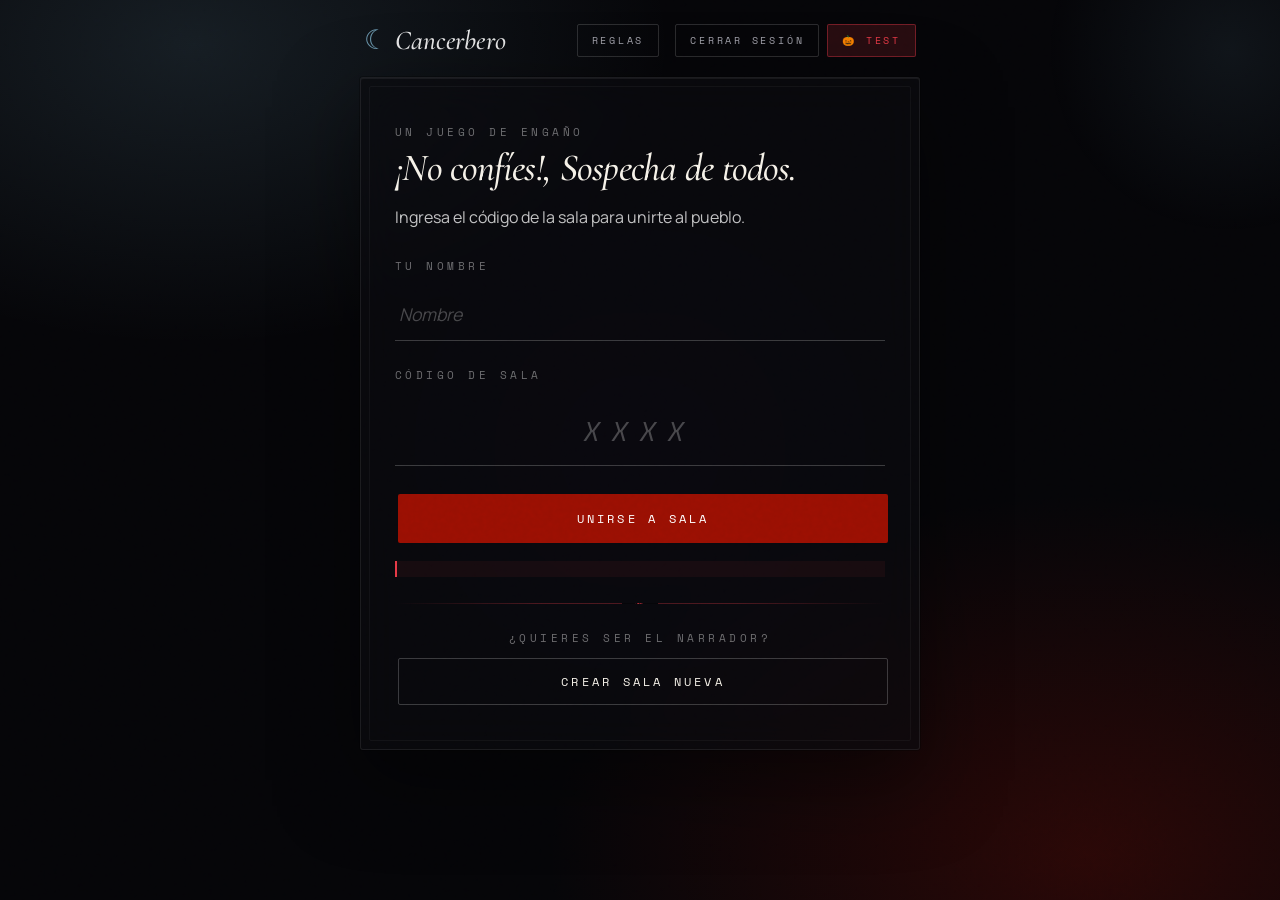
==== frontend/index.html @ 73fcdf0d "prueba de scream1" ====
<!DOCTYPE html>
<html lang="es">
<head>
<meta charset="UTF-8">
<meta name="viewport" content="width=device-width, initial-scale=1">
<title>Cancerbero · Nahuales vs Rancheros</title>
<link href="https://fonts.googleapis.com/css2?family=Cormorant+Garamond:ital,wght@0,400;0,500;0,600;0,700;1,400;1,600&family=Manrope:wght@300;400;500;600;700;800&family=Space+Mono:wght@400;700&display=swap" rel="stylesheet">
<link rel="stylesheet" href="css/style.css">
</head>
<body>

<div class="top-bar">
  <h1>Cancerbero</h1>
  <div style="display: flex; gap: 8px;">
    <button class="logout-btn" onclick="document.getElementById('modal-reglas').style.display='flex'">Reglas</button>
    <button class="logout-btn" onclick="salirDePartida()">Cerrar sesión</button>
    <button class="logout-btn" onclick="activarScreamer()" style="background:rgba(230,57,70,0.15); color:var(--blood-light); border:1px solid rgba(230,57,70,0.4);">
  🎃 Test
</button>
  </div>
</div>

<!-- PANTALLA 1: LOGIN -->
<div id="pantalla-login" class="pantalla">
  <p class="overline">Un juego de engaño</p>
  <h2 style="font-style: italic; margin-top: 4px;">¡No confíes!, Sospecha de todos.</h2>
  <p style="margin-bottom: 28px;">Ingresa el código de la sala para unirte al pueblo.</p>

  <label class="overline">Tu nombre</label>
  <input type="text" id="input-nombre" placeholder="Nombre">

  <label class="overline" style="margin-top:18px; display:block;">Código de sala</label>
  <input type="text" id="input-codigo" placeholder="XXXX" maxlength="4">

  <button onclick="unirseSala()" style="width:100%; margin-top: 20px; padding: 16px;">Unirse a sala</button>
  <p id="mensaje-error"></p>

  <hr>
  <p class="overline" style="text-align:center;">¿Quieres ser el narrador?</p>
  <button onclick="crearSala()" style="width:100%; background: transparent; color: var(--text-primary); border: 1px solid rgba(255,255,255,0.2);"
    onmouseover="this.style.background='rgba(255,255,255,0.08)'" onmouseout="this.style.background='transparent'">
    Crear sala nueva
  </button>
</div>

<!-- PANTALLA 2: LOBBY -->
<div id="pantalla-lobby" class="pantalla" style="display: none;">
  <p class="overline" id="titulo-sala">Sala activa · <span id="display-codigo"></span></p>
  <p style="margin-top: 8px;"><span id="etiqueta-rol">Tu rol · </span><strong id="display-rol">Esperando inicio…</strong></p>

  <h3 id="titulo-jugadores" style="margin-top: 22px;">Reunidos en el pueblo</h3>
  <ul id="lista-jugadores"></ul>

  <button id="btn-iniciar" onclick="iniciarPartida()" style="display:none; background-color: white; color: black; width: 100%; margin-top: 16px; padding: 18px;">
    Comenzar partida
  </button>

  <div id="seleccion-roles" style="display:none; margin-top:18px;">
    <p class="overline">Roles especiales a incluir</p>
    <label><input type="checkbox" class="rol-especial" value="Vidente" checked> Vidente</label><br>
    <label><input type="checkbox" class="rol-especial" value="Bruja" checked> Bruja</label><br>
    <label><input type="checkbox" class="rol-especial" value="Cupido" checked> Cupido</label><br>
    <label><input type="checkbox" class="rol-especial" value="Cazador" checked> Cazador</label><br>
    <label><input type="checkbox" class="rol-especial" value="Niña" checked> Niña</label>
  </div>
</div>

<!-- MODAL DE REGLAS -->
<div id="modal-reglas" class="modal-overlay" style="display: none;">
  <div class="pantalla modal-content">
    <button class="cerrar-modal" onclick="document.getElementById('modal-reglas').style.display='none'">✕</button>
    
    <p class="overline">Guía Rápida</p>
    <h2 style="margin-top: 0; margin-bottom: 4px;">¿Cómo Jugar?</h2>
    
    <div class="contenido-scroll">
        <h3 style="color: var(--daylight); margin-top: 20px;">El Objetivo del Juego</h3>
        <p>El pueblo está dividido en dos bandos. Nadie sabe quién es quién.</p>
        <ul>
            <li><strong>El Pueblo:</strong> Ganan si logran descubrir y eliminar a todos los Lobos.</li>
            <li><strong>Los Lobos:</strong> Ganan si logran eliminar a suficientes aldeanos hasta que su número sea igual o mayor al de los vivos.</li>
        </ul>

        <h3 style="color: var(--moonlight); margin-top: 32px;">La Dinámica</h3>
        <p>El juego se divide en dos fases que se repiten hasta que un bando gane:</p>
        <ul>
            <li><strong>La Noche:</strong> El Narrador despertará uno por uno a los roles especiales y a los Lobos para que usen sus poderes en secreto a través de la pantalla.</li>
            <li><strong>El Día:</strong> El Narrador anuncia quién murió. El pueblo debate y vota para linchar a un sospechoso (también pueden votar por abstenerse). El más votado es eliminado.</li>
        </ul>

        <h3 style="color: var(--blood-light); margin-top: 32px;">Los Roles</h3>
        
        <p class="overline" style="color: var(--blood-light); font-size: 0.8rem; margin-top: 16px;">El Bando Oscuro</p>
        <ul>
            <li><strong>Hombre Lobo:</strong> Cada noche, despierta junto a los otros lobos. Deben ponerse de acuerdo y votar por la misma víctima para eliminarla.</li>
        </ul>
        
        <p class="overline" style="color: var(--emerald); font-size: 0.8rem; margin-top: 24px;">El Bando del Pueblo</p>
        <ul>
            <li><strong>Aldeano:</strong> No tiene poderes nocturnos. Su arma es la deducción, el debate y su voto durante el día.</li>
            <li><strong>Vidente:</strong> Cada noche investiga a un jugador. La Bola de cristal le revelará en secreto cuál es el verdadero rol de esa persona.</li>
            <li><strong>Bruja:</strong> Tiene dos pociones de un solo uso en toda la partida:<br>
            <em style="color: var(--emerald);">Poción de Vida:</em> Salva al jugador que los lobos acaban de atacar.<br>
            <em style="color: var(--blood-light);">Poción de Muerte:</em> Elimina a cualquier jugador.</li>
            <li><strong>Cazador:</strong> Juega como un aldeano normal, pero si muere, tiene derecho a un último disparo para llevarse a cualquier jugador con él a la tumba.</li>
            <li><strong>Cupido:</strong> Despierta solo la primera noche. Elige a dos jugadores para enamorarlos. Desde ese momento, sus destinos están unidos: si uno muere, el otro morirá instantáneamente de tristeza.</li>
            <li><strong>Niña:</strong> Durante la noche puede arriesgarse a "espiar" para descubrir a un Lobo al azar. Pero cuidado: si lo hace, hay un alto riesgo de que los lobos la descubran y la devoren en ese mismo instante.</li>
        </ul>
    </div>
  </div>
</div>

<!-- MODAL DINÁMICO PARA EL JUEGO (Vidente, Niña, etc.) -->
<div id="modal-juego" class="modal-overlay" style="display: none; z-index: 2000;">
  <div class="pantalla modal-content" style="max-width: 420px; text-align: center; padding: 30px 24px; min-height: auto;">
    <h3 id="modal-juego-titulo" style="margin-top: 0; font-size: 1.8rem;">Mensaje</h3>
    <p id="modal-juego-mensaje" style="font-size: 1.15rem; margin: 18px 0; color: rgba(255,255,255,0.85);"></p>
    
    <div id="modal-juego-botones" style="display: flex; gap: 12px; justify-content: center; margin-top: 24px;">
      <!-- Los botones se inyectan desde JavaScript -->
    </div>
  </div>
</div>

<script>
        //const API_URL = "http://127.0.0.1:8000";
        let API_URL = "http://127.0.0.1:8000"; //multiples jugadores prueba 
        //const API_URL = "https://nahuales-vs-rancheros.onrender.com";   
        let miNombre = "";
        let miSala = "";
        let miToken = "";
        let intervaloActualizacion;
        let pollingPausado = false;

        //Pruebas en pantalla
        

        // Función para mostrar alertas y confirmaciones integradas al juego
        function mostrarModalJuego(titulo, mensaje, tipo, callbackConfirmacion = null) {
            document.getElementById('modal-juego-titulo').innerHTML = titulo;
            document.getElementById('modal-juego-mensaje').innerHTML = mensaje;
            
            const contenedorBotones = document.getElementById('modal-juego-botones');
            contenedorBotones.innerHTML = ''; // Limpiamos botones anteriores

            const modal = document.getElementById('modal-juego');

            if (tipo === 'confirmacion') {
                const btnCancelar = document.createElement('button');
                btnCancelar.innerText = 'Mejor no';
                btnCancelar.style.cssText = 'background: transparent !important; color: var(--text-secondary) !important; border: 1px solid rgba(255,255,255,0.2);';
                btnCancelar.onclick = () => { modal.style.display = 'none'; };

                const btnAceptar = document.createElement('button');
                btnAceptar.innerText = 'Me arriesgo';
                btnAceptar.onclick = () => { 
                    modal.style.display = 'none'; 
                    if (callbackConfirmacion) callbackConfirmacion(); 
                };

                contenedorBotones.appendChild(btnCancelar);
                contenedorBotones.appendChild(btnAceptar);
            } else {
                const btnEntendido = document.createElement('button');
                btnEntendido.innerText = 'Entendido';
                btnEntendido.style.cssText = 'background: rgba(142,202,230,0.15) !important; color: var(--moonlight) !important; border: 1px solid rgba(142,202,230,0.5);';
                btnEntendido.onclick = () => { modal.style.display = 'none'; };
                
                contenedorBotones.appendChild(btnEntendido);
            }

            modal.style.display = 'flex';
        }


        // Función maestra del Screamer
        function activarScreamer(claveUnica) {
            // La bandera ahora es por sala+jugador+muerte específica, no un flag global —
            // así cada jugador (o cada iframe en la consola de pruebas) tiene su propio candado
            // y no se pisan entre sí, pero sigue sin repetirse si el mismo jugador recarga la página.
            const clave = `screamer_visto_${claveUnica}`;
            if (sessionStorage.getItem(clave) === "true") return;

            const audio = document.getElementById("audio-screamer");
            const contenedor = document.getElementById("contenedor-screamer");

            // Reproducimos el sonido al máximo volumen
            audio.volume = 1.0;
            audio.play().catch(e => console.log("El navegador bloqueó el autoplay del audio."));

            // Mostramos la imagen aterradora
            contenedor.style.display = "flex";

            // Marcamos que ya se asustó para que no vuelva a pasar
            sessionStorage.setItem(clave, "true");

            // Ocultamos la imagen después de 2.5 segundos (el tiempo perfecto para un susto)
            setTimeout(() => {
                contenedor.style.display = "none";
            }, 2500);
        }


       // Función 1: Crear Sala
        async function crearSala() {
    miNombre = document.getElementById("input-nombre").value;
    if (!miNombre) return alert("Pon un nombre");

    const respuesta = await fetch(`${API_URL}/crear-sala`, {
        method: "POST",
        headers: {"Content-Type": "application/json"},
        body: JSON.stringify({ nombre_narrador: miNombre })
    });
    
    if (respuesta.ok) {
        const datos = await respuesta.json();
        miSala = datos.codigo;
        miToken = datos.token;
        
        localStorage.setItem("lobo_nombre", miNombre);
        localStorage.setItem("lobo_sala", miSala);
        localStorage.setItem("lobo_token", miToken);
        localStorage.setItem("es_narrador", "true");

        entrarAlLobby(true);
    }
}

        // Función 2: Unirse a Sala
        async function unirseSala() {
    miNombre = document.getElementById("input-nombre").value;
    miSala = document.getElementById("input-codigo").value.trim().toUpperCase();
    if (!miNombre || !miSala) return alert("Faltan datos");

    const respuesta = await fetch(`${API_URL}/unirse-sala`, {
        method: "POST",
        headers: {"Content-Type": "application/json"},
        body: JSON.stringify({ 
            nombre_jugador: miNombre, 
            codigo_sala: miSala,
            token: localStorage.getItem("lobo_token") || null
        })
    });

    if (respuesta.ok) {
        const datos = await respuesta.json();
        miToken = datos.token;

        localStorage.setItem("lobo_nombre", miNombre);
        localStorage.setItem("lobo_sala", miSala);
        localStorage.setItem("lobo_token", miToken);
        localStorage.setItem("es_narrador", "false");

        entrarAlLobby(false);
    } else {
        const error = await respuesta.json();
        document.getElementById("mensaje-error").innerText = error.detail;
    }
}

        function entrarAlLobby(esNarrador) {
            document.getElementById("pantalla-login").style.display = "none";
            document.getElementById("pantalla-lobby").style.display = "block";
            document.getElementById("display-codigo").innerText = miSala;
            
            // Mantenemos tu lógica original:
            if (esNarrador) {
        document.getElementById("btn-iniciar").style.display = "block";
        document.getElementById("seleccion-roles").style.display = "block";
        document.getElementById("display-rol").innerText = "NARRADOR";
    } else {
        document.getElementById("btn-iniciar").style.display = "none";
        document.getElementById("seleccion-roles").style.display = "none";
    }

            actualizarSala();

            if (intervaloActualizacion) clearInterval(intervaloActualizacion);
            
            intervaloActualizacion = setInterval(actualizarSala, 2000);
        }
            let enamoradosElegidos = [];

        function seleccionarEnamorado(nombre) {
            if (enamoradosElegidos.length >= 2) return;
            if (enamoradosElegidos.includes(nombre)) return;
            enamoradosElegidos.push(nombre);
            document.getElementById("seleccion-cupido").innerText = "Elegidos: " + enamoradosElegidos.join(" y ");
            if (enamoradosElegidos.length === 2) {
                document.getElementById("btn-confirmar-cupido").style.display = "block";
            }
        }

        async function usarCazador(nombreObjetivo) {
    await fetch(`${API_URL}/accion/cazador`, {
        method: "POST",
        headers: {"Content-Type": "application/json"},
        body: JSON.stringify({ codigo_sala: miSala, nombre_cazador: miNombre, nombre_objetivo: nombreObjetivo, token: miToken })
    });
}

async function enviarCupido() {
    await fetch(`${API_URL}/accion/cupido`, {
        method: "POST",
        headers: {"Content-Type": "application/json"},
        body: JSON.stringify({ codigo_sala: miSala, nombre_cupido: miNombre, enamorado_1: enamoradosElegidos[0], enamorado_2: enamoradosElegidos[1], token: miToken })
    });
    enamoradosElegidos = []; 
    pollingPausado = false; 
}

async function votarLobo(nombreVictima) {
    await fetch(`${API_URL}/accion/lobos`, {
        method: "POST",
        headers: {"Content-Type": "application/json"},
        body: JSON.stringify({ codigo_sala: miSala, nombre_lobo: miNombre, nombre_objetivo: nombreVictima, token: miToken })
    });
}

async function votarDia(nombreAcusado) {
    await fetch(`${API_URL}/accion/votar-dia`, {
        method: "POST",
        headers: {"Content-Type": "application/json"},
        body: JSON.stringify({ codigo_sala: miSala, nombre_votante: miNombre, nombre_acusado: nombreAcusado, token: miToken })
    });
}

async function usarVidente(nombreObjetivo) {
            const respuesta = await fetch(`${API_URL}/accion/vidente`, {
                method: "POST",
                headers: {"Content-Type": "application/json"},
                body: JSON.stringify({ codigo_sala: miSala, nombre_vidente: miNombre, nombre_objetivo: nombreObjetivo, token: miToken })
            });
            if (respuesta.ok) {
                const resultado = await respuesta.json();
                // Usamos el nuevo modal con colores para resaltar los roles
                mostrarModalJuego(
                    "Visión Revelada", 
                    `Tu bola de cristal muestra que <strong style="color:var(--emerald);">${nombreObjetivo}</strong> es <strong style="color:var(--daylight);">${resultado.rol_descubierto}</strong>`, 
                    "alerta"
                );
            } else {
                const error = await respuesta.json();
                alert("Error: " + error.detail); // Este se queda normal porque es error de sistema
            }
        }

function espiarNina() {
            mostrarModalJuego(
                "La Oscuridad",
                "Ruleta rusa: Tienes una alta probabilidad de que los lobos te descubran y mueras en el acto. <br><br>¿Te arriesgas a espiar?",
                "confirmacion",
                ejecutarEspionajeNina
            );
        }

        async function ejecutarEspionajeNina() {
            const respuesta = await fetch(`${API_URL}/accion/nina`, {
                method: "POST",
                headers: {"Content-Type": "application/json"},
                body: JSON.stringify({
                    codigo_sala: miSala,
                    nombre_nina: miNombre,
                    token: miToken
                })
            });

            if (respuesta.ok) {
                const datos = await respuesta.json();
                if (datos.hizo_ruido) {
                    mostrarModalJuego("¡Te descubrieron!...", datos.mensaje, "alerta");
                } else {
                    // Aquí personalizamos el texto usando el dato de la base de datos
                    mostrarModalJuego(
                        "Espionaje Exitoso", 
                        `Lograste acercarte en silencio... <br><br>Has descubierto que <strong style="color:var(--blood-light); font-size:1.3rem;">${datos.lobo_revelado}</strong> es un Hombre Lobo.`, 
                        "alerta"
                    );
                }
            } else {
                const error = await respuesta.json();
                alert("Error: " + error.detail);
            }
        }

async function anunciarDia() {
    await fetch(`${API_URL}/narrador/avanzar`, {
        method: "POST",
        headers: {"Content-Type": "application/json"},
        body: JSON.stringify({ codigo_sala: miSala, nombre_narrador: miNombre, token: miToken })
    });
}

async function anunciarNoche() {
    await fetch(`${API_URL}/narrador/avanzar`, {
        method: "POST",
        headers: {"Content-Type": "application/json"},
        body: JSON.stringify({ codigo_sala: miSala, nombre_narrador: miNombre, token: miToken })
    });
}

async function anunciarAmanecer() {
    await fetch(`${API_URL}/narrador/avanzar`, {
        method: "POST",
        headers: {"Content-Type": "application/json"},
        body: JSON.stringify({ codigo_sala: miSala, nombre_narrador: miNombre, token: miToken })
    });
}

async function usarBruja(salvar, objetivoMuerte) {
    await fetch(`${API_URL}/accion/bruja`, {
        method: "POST",
        headers: {"Content-Type": "application/json"},
        body: JSON.stringify({ codigo_sala: miSala, nombre_bruja: miNombre, usar_pocion_vida: salvar, objetivo_pocion_muerte: objetivoMuerte, token: miToken })
    });
}
        //let ultimoEstadoConocido = ""; 
        // Función 4: Obtener datos de la sala en tiempo real

        async function actualizarSala() {
            if (pollingPausado) return;
            const tiempo = new Date().getTime();
            const respuesta = await fetch(`${API_URL}/sala/${miSala}?t=${tiempo}`, { 
                cache: "no-store",
                headers: {
                    'Pragma': 'no-cache',
                    'Cache-Control': 'no-cache'
                }
            });

            if (respuesta.status === 404) {
                if (intervaloActualizacion) clearInterval(intervaloActualizacion);
                localStorage.clear(); // Borramos su huella del navegador
                alert("La partida ha sido reiniciada o finalizada. Volviendo al menú principal.");
                location.reload(); // Recargamos la página al inicio
                return;
            }

            const sala = await respuesta.json();
            const ul = document.getElementById("lista-jugadores");
            ul.innerHTML = ""; 
            let miRol = "narrador";
            let estoyVivo = true;

            const cicloCurrent = sala.ciclo || 1;
            const estadosNocturnosOcultos = ["turno_cupido", "turno_vidente", "turno_lobos", "turno_bruja", "confirmando_lobos", "esperando_narrador_dia", "turno_cazador"];
            sala.jugadores.forEach(jugador => {
                const li = document.createElement("li");
                const muertoEsteCiclo = jugador.ciclo_muerte === cicloCurrent;
                const esFaseNocturna = estadosNocturnosOcultos.includes(sala.estado);
                const ocultarPorNoche = muertoEsteCiclo && esFaseNocturna;
                const muertoAntes = jugador.vivo === false && (jugador.ciclo_muerte || 0) < cicloCurrent;
                const mostrarMuerto = (jugador.vivo === false && !ocultarPorNoche) || muertoAntes;

                let texto = `${jugador.nombre} - ${mostrarMuerto ? "💀 MUERTO" : "VIVO"}`;
                if (sala.estado === "esperando_jugadores" || miNombre === jugador.nombre || miNombre === sala.jugadores[0].nombre) {
                    texto += ` (${jugador.rol})`; 
                }
                li.innerText = texto;
                ul.appendChild(li);
                
                if(jugador.nombre === miNombre) {
                    miRol = jugador.rol;
                    estoyVivo = jugador.vivo;
                    if(sala.estado !== "esperando_jugadores" && miRol !== "narrador") {
                        const soyMuertoEsteCiclo = jugador.ciclo_muerte === cicloCurrent;
                        const soyMuertoAntes = !estoyVivo && (jugador.ciclo_muerte || 0) < cicloCurrent;
                        const mostrarComoMuerto = soyMuertoAntes || (!estoyVivo && !(soyMuertoEsteCiclo && esFaseNocturna));
                        document.getElementById("display-rol").innerText = miRol + (mostrarComoMuerto ? " (FANTASMA)" : "");
                    }
                }
            });

            // --- INICIO DE CAMBIO: Ocultar info a jugadores ---
            const esNarrador = (miRol === "narrador");
            document.getElementById("titulo-sala").style.display = esNarrador ? "block" : "none";
            document.getElementById("titulo-jugadores").style.display = esNarrador ? "block" : "none";
            document.getElementById("lista-jugadores").style.display = esNarrador ? "block" : "none";
            document.getElementById("etiqueta-rol").style.display = "inline"; // <-- ¡Ahora siempre será visible!
            // --- FIN DE CAMBIO ---

            // 2. Control del botón de inicio (solo Narrador)
            if(sala.estado !== "esperando_jugadores") {
                document.getElementById("btn-iniciar").style.display = "none";
                const selRoles = document.getElementById("seleccion-roles");
                if (selRoles) selRoles.style.display = "none";
            }

            // 3. MÁQUINA DE ESTADOS VISUAL (Lo que se ve en depende del turno)
           
            let controlesHTML = esNarrador ? `<h3>Estado: ${sala.estado.replace(/_/g, ' ').toUpperCase()}</h3>` : ``;

            const miJugador = sala.jugadores.find(j => j.nombre === miNombre);
            const soyMuertoEsteCicloControles = miJugador?.ciclo_muerte === cicloCurrent;
            const soyMuertoAntesControles = !estoyVivo && (miJugador?.ciclo_muerte || 0) < cicloCurrent;
            const mostrarComoMuertoEnControles = soyMuertoAntesControles || (!estoyVivo && !(soyMuertoEsteCicloControles && estadosNocturnosOcultos.includes(sala.estado)));

            // --- DETONADOR DE SCREAMER (Muerte nocturna) ---
            if (!estoyVivo && miRol !== "narrador") {
                const muertesNocturnas = sala.reporte_muertes || [];
                const moriEstaNoche = muertesNocturnas.includes(miNombre);
                
                // Solo asustar si fui víctima nocturna Y el narrador está anunciando el amanecer
                if (moriEstaNoche && ["esperando_narrador_dia", "turno_cazador"].includes(sala.estado)) {
                    // Le mandamos la clave con el ciclo actual para que sepa exactamente en qué noche murió
                    activarScreamer(`${miSala}_${miNombre}_muerte_noche_${cicloCurrent}`);
                }
            }
            // -----------------------------------------------


            if (mostrarComoMuertoEnControles && sala.estado !== "turno_cazador" && sala.estado !== "victoria_lobos" && sala.estado !== "victoria_aldeanos") {
                controlesHTML += `<p>Estás muerto. Observa en silencio.</p>`;
            }
            // TURNO: CUPIDO
            else if (sala.estado === "turno_cupido" && miRol === "Cupido") {
                pollingPausado = true; 
                controlesHTML += `<p>Selecciona a dos enamorados:</p>`;
                sala.jugadores.filter(j => j.rol !== 'narrador').forEach(j => {
                    controlesHTML += `<button onclick="seleccionarEnamorado('${j.nombre}')">${j.nombre}</button> `;
                });
                controlesHTML += `<p id="seleccion-cupido"></p>
                                <button id="btn-confirmar-cupido" style="display:none; background: #00ff00; color: black;" onclick="enviarCupido()">Lanzar Flechas</button>`;
            } 
            // TURNO: VIDENTE (Faltaba en la nueva)
            else if (sala.estado === "turno_vidente" && miRol === "Vidente") {
                controlesHTML += `<p style="color:#aaa; font-style:italic;">La oscuridad no puede ocultar todos los secretos.<br>Vidente, abre los ojos.<br>El destino te concede una oportunidad para descubrir la verdad... úsala con sabiduría.</p>`;
                controlesHTML += `<p>¿A quién quieres investigar?</p>`;
                sala.jugadores.filter(j => j.nombre !== miNombre && j.rol !== 'narrador').forEach(j => {
                    controlesHTML += `<button onclick="usarVidente('${j.nombre}')">Ver rol de ${j.nombre}</button> `;
                });
            }

            // TURNO: NIÑA (espiar durante turno de los lobos)
            else if (sala.estado === "turno_lobos" && miRol === "Niña" && estoyVivo) {
                const miJug = sala.jugadores.find(j => j.nombre === miNombre);
                const yaEspio = miJug?.espio_esta_noche;

                controlesHTML += `<p style="color:#aaa; font-style:italic;">
                    Puedes abrir un ojo en la oscuridad...<br>
                    Pero cuidado: los lobos podrían olerte.
                </p>`;

                if (yaEspio) {
                    controlesHTML += `<p style="color:#34D399">Ya espiaste esta noche. funciono ser la chismosa del pueblo.</p>`;
                } else {
                    controlesHTML += `<button onclick="espiarNina()" style="background:#8ECAE6;color:black">
                        Espiar a los lobos
                    </button>`;
                    controlesHTML += `<p style="color:gray;font-size:0.85em">
                        Si lo haces, hay un alta probabilidad de que te descubran y mueras. Si sobrevives, sabrás quién es un lobo.
                    </p>`;
                }
            }
                    
            // TURNO: LOBOS
            else if (sala.estado === "turno_lobos" && miRol === "Hombre Lobo") {
                controlesHTML += `<p style="color:#aaa; font-style:italic;">En la oscuridad... los depredadores despiertan.<br>Lobos, abran los ojos.<br>Su presa duerme sin sospechar. Elijan con cuidado... porque esta decisión cambiará el destino de la aldea.</p>`;
                const votosLobos = sala.votos_lobos || [];
                const yoVote = votosLobos.find(v => v.lobo === miNombre);

                if (yoVote) {
                    controlesHTML += `<p style="color:#00ff00">Seleccionaste a <strong>${yoVote.voto}</strong> para eliminarlo.</p>`;
                } else {
                    controlesHTML += `<p>¿A quién van a devorar?</p>`;
                    sala.jugadores.filter(j => j.vivo && j.rol !== 'narrador' && j.rol !== 'Hombre Lobo').forEach(j => {
                        controlesHTML += `<button onclick="votarLobo('${j.nombre}')">Matar a ${j.nombre}</button> `;
                    });
                }

                controlesHTML += `<p style="margin-top:10px">Votos actuales:</p>`;
                const lobosVivos = sala.jugadores.filter(j => j.rol === 'Hombre Lobo' && j.vivo);
                lobosVivos.forEach(lobo => {
                    const voto = votosLobos.find(v => v.lobo === lobo.nombre);
                    controlesHTML += `<p>${lobo.nombre}: ${voto ? `→ ${voto.voto}` : "esperando..."}</p>`;
                });

                if (votosLobos.length === lobosVivos.length && votosLobos.length > 0) {
                    const todosIgual = votosLobos.every(v => v.voto === votosLobos[0].voto);
                    if (todosIgual) {
                        controlesHTML += `<p style="color:red">¡Consenso! Eliminando a ${votosLobos[0].voto} en 5 segundos...</p>`;
                    } else {
                        controlesHTML += `<p style="color:orange">No hay unanimidad. Nadie morirá esta noche.</p>`;
                    }
                }
            }
            
            // CONFIRMACION LOBOS
            else if (sala.estado === "confirmando_lobos" && miRol === "Hombre Lobo") {
                if (sala.nina_atrapada) {
                    controlesHTML += `<p style="color:var(--blood-light); font-size:1.3rem; font-weight:bold; text-align:center;">🐺 ¡Se descubrió a ${sala.victima_lobos} espiando!</p>`;
                    controlesHTML += `<p style="color:var(--daylight); text-align:center; font-style:italic;">Su curiosidad le ha costado caro... será devorada esta noche.</p>`;
                } else {
                    const votosLobos = sala.votos_lobos || [];
                    const yoVote = votosLobos.find(v => v.lobo === miNombre);
                    const todosIgual = votosLobos.length > 0 && votosLobos.every(v => v.voto === votosLobos[0].voto);

                    if (yoVote) {
                        controlesHTML += `<p style="color:#00ff00">Seleccionaste a <strong>${yoVote.voto}</strong> para eliminarlo.</p>`;
                    }

                    controlesHTML += `<p style="margin-top:10px">Votos finales:</p>`;
                    votosLobos.forEach(v => {
                        controlesHTML += `<p>${v.lobo} → <strong>${v.voto}</strong></p>`;
                    });

                    if (todosIgual) {
                        controlesHTML += `<p style="color:red">¡Consenso! <strong>${votosLobos[0].voto}</strong> será eliminado...</p>`;
                    } else {
                        controlesHTML += `<p style="color:orange">Sin unanimidad. Nadie muere esta noche.</p>`;
                    }
                }
            }

            // TURNO: Bruja
            else if (sala.estado === "turno_bruja" && miRol === "Bruja") {
                const brujaData = sala.jugadores.find(j => j.nombre === miNombre); 
                const tienePocionVida = brujaData?.pocion_vida !== false;
                const tienePocionMuerte = brujaData?.pocion_muerte !== false;

                if (!tienePocionVida && !tienePocionMuerte) {
                    // CASO 1: Sin pociones (Oculta a la víctima y la hace disimular)
                    controlesHTML += `<p style="color:#aaa; font-style:italic;">Tus frascos están vacíos. Ya no tienes magia para alterar el destino.</p>`;
                    controlesHTML += `<p style="color:var(--text-mute); font-size:0.9rem;">Finge tomar una decisión durante unos segundos para que los lobos no descubran tu secreto.</p>`;
                    controlesHTML += `<br><button onclick="usarBruja(false, null)" style="background:transparent; color:var(--text-secondary); border:1px solid rgba(255,255,255,0.2);">Volver a dormir</button>`;
                } else {
                    // CASO 2: Con pociones (Muestra a la víctima y las opciones)
                    controlesHTML += `<p style="color:#aaa; font-style:italic;">No toda la magia sirve para destruir.<br>Bruja, despierta.<br>En tus manos está el poder de alterar el destino... salvar una vida... o dejar que la noche cobre otra víctima.</p>`;
                    const victima = sala.victima_lobos;
                    controlesHTML += `<p>Los lobos van a matar a: <strong>${victima ?? "nadie"}</strong></p>`;

                    if (victima && tienePocionVida) {
                        controlesHTML += `<button onclick="usarBruja(true, null)">Salvar a ${victima} (poción de vida)</button> `;
                    }

                    if (tienePocionMuerte) {
                        controlesHTML += `<p>¿Usar poción de muerte?</p>`;
                        sala.jugadores.filter(j => j.vivo && j.rol !== 'narrador' && j.nombre !== miNombre).forEach(j => {
                            controlesHTML += `<button onclick="usarBruja(false, '${j.nombre}')">Matar a ${j.nombre}</button> `;
                        });
                    }
                    
                    // También estilizamos este botón para que encaje mejor con el CSS oscuro
                    controlesHTML += `<br><button onclick="usarBruja(false, null)" style="background:transparent; color:var(--text-secondary); border:1px solid rgba(255,255,255,0.2);">Pasar (guardar magia)</button>`;
                }
            }

            else if (sala.estado === "turno_cazador" && miRol === "Cazador") {
                controlesHTML += `<p style="color:red; font-weight:bold;">¡ÚLTIMO ALIENTO!</p>`;
                controlesHTML += `<p>Has muerto, pero puedes llevarte a alguien contigo.</p>`;
                controlesHTML += `<p>¿A quién dispararás?</p>`;
                
                sala.jugadores.filter(j => j.vivo && j.rol !== 'narrador' && j.nombre !== miNombre).forEach(j => {
                    controlesHTML += `<button onclick="usarCazador('${j.nombre}')">Disparar a ${j.nombre}</button> `;
                });
            }
            // TURNO: DÍA (Votación)
            else if (sala.estado === "dia" && miRol !== "narrador") {
                const votosDia = sala.votos_dia || [];
                const yoVote = votosDia.find(v => v.votante === miNombre);

                // Anuncio de muertes de la noche - solo se ve cuando ya es de día
                const reporteMuertes = sala.reporte_muertes || [];
                if (reporteMuertes.length > 0) {
                    controlesHTML += `<p style="color:red">Esta noche murieron: <strong>${reporteMuertes.join(", ")}</strong></p>`;
                } else {
                    controlesHTML += `<p style="color:gray">Esta noche no murió nadie.</p>`;
                }
                const jugadoresVivos = sala.jugadores.filter(j => j.vivo && j.rol !== 'narrador');

                // En la sección else if (sala.estado === "dia" && miRol !== "narrador")
                if (yoVote) {
                    controlesHTML += `<p style="color:#00ff00">Votaste por <strong>${yoVote.acusado === 'abstencion' ? 'Abstenerse' : yoVote.acusado}</strong>.</p>`;
                } else {
                    controlesHTML += `<p>¿A quién quieren linchar?</p>`;
                    
                    // Botones para votar a jugadores
                    sala.jugadores.filter(j => j.vivo && j.rol !== 'narrador' && j.nombre !== miNombre).forEach(j => {
                        controlesHTML += `<button onclick="votarDia('${j.nombre}')">Votar por ${j.nombre}</button> `;
                    });

                    // --- NUEVO BOTÓN DE ABSTENCIÓN ---
                    controlesHTML += `<br><button onclick="votarDia('abstencion')" style="background-color: #555; color: white;"> No votar </button>`;
                }

                // Conteo de votos en tiempo real
                controlesHTML += `<p style="margin-top:10px">Votos actuales (${votosDia.length}/${jugadoresVivos.length}):</p>`;
                
                // Contar cuántos votos tiene cada acusado
                const conteo = {};
                votosDia.forEach(v => {
                    conteo[v.acusado] = (conteo[v.acusado] || 0) + v.peso;
                });

                // Mostrar a cada jugador vivo con sus votos
                sala.jugadores.filter(j => j.vivo && j.rol !== 'narrador').forEach(j => {
                    const votos = conteo[j.nombre] || 0;
                    const barra = votos > 0 ? `→ ${votos} voto${votos > 1 ? 's' : ''}` : 'sin votos';
                    controlesHTML += `<p>${j.nombre}: ${barra}</p>`;
                });
            }
            // FIN DEL JUEGO 
            else if (sala.estado === "victoria_lobos" || sala.estado === "victoria_aldeanos") {
                const ganador = sala.estado === "victoria_lobos" ? "Los Hombres Lobo ": "Los aldeanos ";
                controlesHTML += `<h2 style="color: gold;">¡JUEGO TERMINADO!</h2>
                                <h3>Ganadores: ${ganador}</h3>
                                <button onclick="location.reload()">Jugar otra vez</button>`;
            } 
            // PANEL DEL NARRADOR
else if (miRol === "narrador") {
    if (sala.estado === "esperando_jugadores") {
        controlesHTML += `<p>Esperando jugadores... cuando estén todos presiona EMPEZAR JUEGO.</p>`;
    } else {

        const diaActual = sala.ciclo || 1;
        controlesHTML += `<p class="overline" style="text-align: center; margin-bottom: 18px; border-bottom: 1px solid var(--border-subtle); padding-bottom: 12px;">
            Noches en el Pueblo · ${diaActual}
        </p>`;

        //controlesHTML += `<p style="color:yellow">--- PANEL DEL NARRADOR ---</p>`;

        // Info de enamorados (estilizado en tarjeta)
        const enamorados = sala.jugadores.filter(j => j.enamorado);
        if (enamorados.length > 0) {
            controlesHTML += `
            <div style="background: rgba(0,0,0,0.25); padding: 12px 16px; border-radius: 4px; border-left: 2px solid #EC4899; margin-bottom: 12px;">
                <p style="margin: 0; color: #EC4899; font-family: 'Cormorant Garamond', serif; font-size: 1.25rem; font-style: italic;">
                    Enamorados: <strong>${enamorados.map(j => j.nombre).join(" y ")}</strong>
                </p>
            </div>`;
        }

        // Info de la Bruja (estilizado y organizado)
        const bruja = sala.jugadores.find(j => j.rol === "Bruja" && j.vivo);
        if (bruja) {
            const pocionVida = bruja.pocion_vida 
                ? `<span style="color: var(--emerald);">Disponible</span>` 
                : `<span style="color: var(--blood-light);">Gastada</span>`;
            const pocionMuerte = bruja.pocion_muerte 
                ? `<span style="color: var(--emerald);">Disponible</span>` 
                : `<span style="color: var(--blood-light);">Gastada</span>`;
                
            controlesHTML += `
            <div style="background: rgba(0,0,0,0.25); padding: 14px 16px; border-radius: 4px; border-left: 2px solid var(--violet); margin-bottom: 24px;">
                <p style="margin: 0 0 12px 0; color: var(--violet); font-family: 'Cormorant Garamond', serif; font-size: 1.25rem; font-style: italic;">
                    Bruja: <strong>${bruja.nombre}</strong>
                </p>
                <div style="display: flex; gap: 12px; font-family: 'Space Mono', monospace; font-size: 0.8rem; text-transform: uppercase;">
                    <div style="flex: 1; background: rgba(255,255,255,0.03); padding: 10px; border-radius: 2px; border: 1px solid rgba(255,255,255,0.05); text-align: center;">
                        <span style="color: var(--text-mute); display: block; margin-bottom: 6px; font-size: 0.65rem; letter-spacing: 0.1em;">Poción Vida</span>
                        ${pocionVida}
                    </div>
                    <div style="flex: 1; background: rgba(255,255,255,0.03); padding: 10px; border-radius: 2px; border: 1px solid rgba(255,255,255,0.05); text-align: center;">
                        <span style="color: var(--text-mute); display: block; margin-bottom: 6px; font-size: 0.65rem; letter-spacing: 0.1em;">Poción Muerte</span>
                        ${pocionMuerte}
                    </div>
                </div>
            </div>`;
        }

        // Botón "Se hizo de día" - o si el Cazador murió, dale primero su turno
        if (sala.estado === "esperando_narrador_dia") {
            const reporteMuertes = sala.reporte_muertes || [];
            const cazadorMurioEstaNoche = sala.jugadores.some(j => j.rol === "Cazador" && reporteMuertes.includes(j.nombre));

            if (reporteMuertes.length > 0) {
                controlesHTML += `<p style="color:red"> Murieron esta noche: <strong>${reporteMuertes.join(", ")}</strong></p>`;
            } else {
                controlesHTML += `<p style="color:gray">Esta noche no murió nadie.</p>`;
            }

            if (cazadorMurioEstaNoche) {
                controlesHTML += `
                    <p style="color:orange">El Cazador cayó esta noche. Anúncialo y dale paso a su última bala:</p>
                    <button style="background:orange;color:black;margin-top:10px" onclick="anunciarDia()">Dar el turno al Cazador</button>
                `;
            } else {
                controlesHTML += `
                    <p style="color:gray">Anuncia las muertes y presiona:</p>
                    <button style="background:orange;color:black;margin-top:10px" onclick="anunciarDia()"> Se hizo de día</button>
                `;
            }
        }

        // Turno del Cazador en curso — el Narrador solo espera
        if (sala.estado === "turno_cazador") {
            controlesHTML += `<p style="color:orange">Esperando a que el Cazador dispare su última bala...</p>`;
        }

        // El Cazador ya disparó — ahora sí, anunciar el amanecer
        if (sala.estado === "esperando_narrador_amanecer") {
            controlesHTML += `
                <p style="color:gray">El Cazador ya disparó. Anúncialo y cuando estés listo:</p>
                <button style="background:orange;color:black;margin-top:10px" onclick="anunciarAmanecer()">☀️ Que amanezca</button>
            `;
        }

        // Fase de día - muestra el desglose de votos para el Narrador
        if (sala.estado === "dia") {
            const votosDia = sala.votos_dia || [];
            const jugadoresVivos = sala.jugadores.filter(j => j.vivo && j.rol !== "narrador");
            
            controlesHTML += `<p style="color:var(--daylight); font-family:'Space Mono', monospace; font-size:0.75rem; letter-spacing:0.25em; text-transform:uppercase; margin-bottom: 12px;">La votación del pueblo está en curso...</p>`;
            controlesHTML += `<p style="margin-bottom: 8px;">Votos emitidos: ${votosDia.length} / ${jugadoresVivos.length}</p>`;
            
            // Lógica de conteo de votos
            const conteo = {};
            votosDia.forEach(v => {
                conteo[v.acusado] = (conteo[v.acusado] || 0) + v.peso;
            });

            // Diseño tipo "tarjeta" para mostrar el progreso de la votación
            controlesHTML += `<div style="background: rgba(255,255,255,0.03); border: 1px solid var(--border-subtle); padding: 12px; border-radius: 4px;">`;
            
            sala.jugadores.filter(j => j.vivo && j.rol !== 'narrador').forEach(j => {
                const votos = conteo[j.nombre] || 0;
                // Colorear de naranja si tiene votos, gris si no tiene
                const textoVotos = votos > 0 
                    ? `<span style="color:var(--daylight)">→ ${votos} voto${votos > 1 ? 's' : ''}</span>` 
                    : `<span style="color:var(--text-mute)">sin votos</span>`;
                controlesHTML += `<p style="margin: 4px 0;">${j.nombre}: ${textoVotos}</p>`;
            });

            // Añadir el conteo de abstenciones al final de la lista si alguien votó por no linchar
            const votosAbstencion = conteo['abstencion'] || 0;
            if (votosAbstencion > 0) {
                controlesHTML += `<p style="margin: 4px 0; border-top: 1px solid var(--border-subtle); padding-top: 8px; margin-top: 8px;">Abstención: <span style="color:var(--daylight)">→ ${votosAbstencion} voto${votosAbstencion > 1 ? 's' : ''}</span></p>`;
            }
            
            controlesHTML += `</div>`;
        }

        // Botón "Se hizo de noche" - cuando la votación terminó y el narrador anuncia
        if (sala.estado === "esperando_narrador_noche") {
            const ultimoLinchado = sala.ultimo_linchado || [];
            if (ultimoLinchado.length > 0) {
                controlesHTML += `<p style="color:red"> Eliminados: <strong>${ultimoLinchado.join(", ")}</strong></p>`;
            } else {
                controlesHTML += `<p style="color:gray">Hubo empate, nadie fue eliminado.</p>`;
            }
            controlesHTML += `
                <p style="color:gray">Anuncia al eliminado y presiona:</p>
                <button style="background:yellow;color:black;margin-top:10px" onclick="anunciarNoche()">🌙 Se hizo de noche</button>
            `;
        }
    }
}

            // ESPERANDO QUE EL NARRADOR ANUNCIE EL DÍA
            else if (sala.estado === "esperando_narrador_dia" && miRol !== "narrador") {
                controlesHTML += `<p style="color:#aaa; font-style:italic;">La noche termina... y los primeros rayos del sol iluminan la aldea.<br>Pero no todos despertarán esta mañana.<br>Abran los ojos...</p>`;
            }

            // ESPERANDO AL DISPARO DEL CAZADOR O AL AMANECER
            else if ((sala.estado === "esperando_narrador_amanecer") && miRol !== "narrador") {
                controlesHTML += `<p style="color:#aaa; font-style:italic;">Un último disparo rompe el silencio de la noche.<br>El Cazador se ha ido... pero aún falta que amanezca.</p>`;
            }

            // ESPERANDO QUE EL NARRADOR ANUNCIE LA NOCHE
            else if (sala.estado === "esperando_narrador_noche" && miRol !== "narrador") {
                const ultimoLinchado = sala.ultimo_linchado || [];
                if (ultimoLinchado.length > 0) {
                    controlesHTML += `<p style="color:red"> Eliminados: <strong>${ultimoLinchado.join(", ")}</strong></p>`;
                } else {
                    controlesHTML += `<p style="color:gray">Hubo empate, nadie fue eliminado.</p>`;
                }
                controlesHTML += `<p> El día termina se esta ocultando el sol...</p>`;
            }

            // ESPERA jugadores normales
            else {
                const esDeNoche = ["turno_cupido", "turno_vidente", "turno_lobos", "confirmando_lobos", "turno_bruja", "turno_cazador", "esperando_narrador_noche"].includes(sala.estado);
                
                if (esDeNoche) {
                    controlesHTML += `<p style="color:#aaa; font-style:italic;">El sol desaparece detrás de las montañas.<br>Una niebla cubre la aldea y el silencio reemplaza las risas.<br>Cierren los ojos... la noche ha comenzado.<br>Y recuerden... quien abra los ojos cuando no debe... podría descubrir algo que desearía no haber visto jamás.</p>`;
                } else {
                    controlesHTML += `<p>Espera tu turno...</p>`;
                }
            }

            // Inyectamos los controles en un div nuevo
            let divControles = document.getElementById("controles-juego");
            if (!divControles) {
                divControles = document.createElement("div");
                divControles.id = "controles-juego";
                document.getElementById("pantalla-lobby").appendChild(divControles);
            }
            divControles.innerHTML = controlesHTML;
        }

        // Función 5: Iniciar Juego (Solo Narrador)
        async function iniciarPartida() {
            const rolesSeleccionados = Array.from(document.querySelectorAll(".rol-especial:checked")).map(cb => cb.value);

            const respuesta = await fetch(`${API_URL}/iniciar-juego`, {
                method: "POST",
                headers: {"Content-Type": "application/json"},
                body: JSON.stringify({
                    codigo_sala: miSala,
                    nombre_narrador: miNombre,
                    token: miToken,
                    roles_seleccionados: rolesSeleccionados
                })
            });

            if (!respuesta.ok) {
                const error = await respuesta.json();
                alert("No se pudo iniciar: " + error.detail);
            }
        }

        // Para volver Al cargar la página, revisamos si ya había una sesión activa
        window.onload = async function() {

            // --- MODO DEBUG: si la URL trae estos datos, entra directo sin tocar localStorage ---
            const params = new URLSearchParams(window.location.search);
            const debugNombre = params.get("debug_nombre");
            const debugSala = params.get("debug_sala");
            const debugToken = params.get("debug_token");
            const debugApi = params.get("debug_api");

            if (debugNombre && debugSala && debugToken) {
                if (debugApi) API_URL = debugApi;
                miNombre = debugNombre;
                miSala = debugSala;
                miToken = debugToken;
                entrarAlLobby(params.get("debug_narrador") === "true");
                return; // no usamos localStorage aquí, así cada iframe queda independiente
            }

            // Borrar solo para pruebas 

    const nombreGuardado = localStorage.getItem("lobo_nombre");
    const salaGuardada = localStorage.getItem("lobo_sala");
    const tokenGuardado = localStorage.getItem("lobo_token");
    const eraNarrador = localStorage.getItem("es_narrador") === "true";

    if (nombreGuardado && salaGuardada && tokenGuardado) {
        const verificacion = await fetch(`${API_URL}/sala/${salaGuardada}`);
        if (!verificacion.ok) {
            localStorage.clear();
            return;
        }
        const sala = await verificacion.json();
        if (sala.estado === "victoria_lobos" || sala.estado === "victoria_aldeanos") {
            localStorage.clear();
            return;
        }

        miNombre = nombreGuardado;
        miSala = salaGuardada;
        miToken = tokenGuardado;

        if (eraNarrador) {
            entrarAlLobby(true);
            return;
        }

        const estoyEnLaSala = sala.jugadores.some(j => j.nombre.toLowerCase() === miNombre.toLowerCase());
        if (estoyEnLaSala) {
            entrarAlLobby(false);
        } else {
            localStorage.clear();
            location.reload();
        }
    }
};

        function salirDePartida() {
        if(confirm("¿Seguro que quieres salir? no puedes regresar al juego actual.")) {
            localStorage.clear(); // Limpia la memoria
            location.reload();    // Recarga al login
        }
}



</script>

<!-- SISTEMA DE SCREAMER -->
<audio id="audio-screamer" src="media/lobo_atacando.mp3" preload="auto"></audio>
<div id="contenedor-screamer" style="display: none;">
    <img src="media/screamer_lobo.jpg" alt="Screamer">
</div>

</body>
</html>
---- frontend/css/style.css ----
:root{
  --bg-base:#050508; --bg-card:rgba(10,10,15,0.72); --bg-elev:rgba(20,20,30,0.55);
  --text-primary:#F5F1E8; --text-secondary:#A1A1AA; --text-mute:rgba(255,255,255,0.4);
  --blood-red:#990F02; --blood-light:#E63946; --moonlight:#8ECAE6;
  --daylight:#F59E0B; --parchment:#F0E6D2; --violet:#A78BFA; --emerald:#34D399;
  --border-subtle:rgba(255,255,255,0.08); --border-focus:rgba(230,57,70,0.4);
}
*{box-sizing:border-box}
html,body{margin:0;min-height:100vh;background:var(--bg-base);color:var(--text-primary);
  font-family:'Manrope',system-ui,sans-serif;-webkit-font-smoothing:antialiased}
body{
  background:
    radial-gradient(ellipse 800px 500px at 15% 5%, rgba(142,202,230,.12) 0%, transparent 60%),
    radial-gradient(ellipse 900px 600px at 85% 95%, rgba(153,15,2,.25) 0%, transparent 60%),
    radial-gradient(circle 400px at 50% 50%, rgba(40,20,60,.15) 0%, transparent 70%),
    var(--bg-base);
  background-attachment:fixed;padding:24px 16px;overflow-x:hidden;position:relative;
}
body::before{content:"";position:fixed;inset:0;pointer-events:none;z-index:100;opacity:.09;mix-blend-mode:overlay;
  background-image:url("data:image/svg+xml;utf8,<svg viewBox='0 0 200 200' xmlns='http://www.w3.org/2000/svg'><filter id='n'><feTurbulence type='fractalNoise' baseFrequency='0.9' numOctaves='3' stitchTiles='stitch'/></filter><rect width='100%25' height='100%25' filter='url(%23n)'/></svg>")}
body::after{content:"";position:fixed;top:-150px;right:-150px;width:400px;height:400px;border-radius:50%;pointer-events:none;z-index:0;
  background:radial-gradient(circle,rgba(142,202,230,.08) 0%,transparent 65%);animation:moonPulse 8s ease-in-out infinite}
@keyframes moonPulse{0%,100%{transform:scale(1);opacity:.7}50%{transform:scale(1.08);opacity:1}}

h1,h2,h3{font-family:'Cormorant Garamond',serif;font-weight:500;letter-spacing:-.015em;margin:.4em 0}
h1{font-size:clamp(2.5rem,6vw,4.5rem);line-height:.95}
h2{font-size:clamp(1.6rem,4vw,2.4rem);line-height:1.05}
h3{font-size:1.4rem;color:#d5d0c0}
p{line-height:1.65;color:rgba(255,255,255,.75);margin:.6em 0}
strong{color:#fff;font-weight:600}
em,i{color:rgba(255,255,255,.85);font-family:'Cormorant Garamond',serif;font-style:italic}
hr{border:none;height:1px;background:linear-gradient(to right,transparent,rgba(230,57,70,.3) 30%,rgba(230,57,70,.3) 70%,transparent);margin:26px 0;position:relative}
hr::after{content:"❦";position:absolute;left:50%;top:50%;transform:translate(-50%,-50%);background:var(--bg-base);color:var(--blood-light);padding:0 12px;font-size:.9rem}

.pantalla{position:relative;background:var(--bg-card);backdrop-filter:blur(20px) saturate(1.2);-webkit-backdrop-filter:blur(20px) saturate(1.2);
  border:1px solid var(--border-subtle);box-shadow:inset 0 1px 1px rgba(255,255,255,.07),0 30px 80px rgba(0,0,0,.5),0 0 0 1px rgba(0,0,0,.3);
  padding:40px 34px;max-width:560px;margin:20px auto;border-radius:3px;animation:cardIn .6s cubic-bezier(.22,1,.36,1)}
.pantalla::before{content:"";position:absolute;inset:8px;border:1px solid rgba(255,255,255,.04);pointer-events:none;border-radius:2px}
@keyframes cardIn{from{opacity:0;transform:translateY(20px)}to{opacity:1;transform:translateY(0)}}

input,input[type=text]{background:transparent;border:none;border-bottom:1px solid rgba(255,255,255,.2);outline:none;
  color:var(--text-primary);font-family:'Manrope',sans-serif;font-size:1.1rem;padding:14px 4px;width:100%;
  transition:border-color .3s ease,transform .2s ease;margin:8px 0}
input:focus{border-color:var(--blood-light);box-shadow:0 1px 0 0 rgba(230,57,70,.4)}
input::placeholder{color:rgba(255,255,255,.25);font-style:italic}
input#input-codigo{font-family:'Space Mono',monospace;letter-spacing:.4em;text-transform:uppercase;text-align:center;font-size:1.7rem;color:var(--daylight)}

button{background:var(--blood-red);color:#fff;border:none;font-family:'Space Mono',monospace;font-size:.72rem;
  letter-spacing:.28em;text-transform:uppercase;padding:14px 22px;cursor:pointer;position:relative;overflow:hidden;
  transition:background-color .25s,transform .15s,box-shadow .25s,letter-spacing .25s;margin:4px 3px;border-radius:2px}
button:hover{background:var(--blood-light);box-shadow:0 0 32px rgba(230,57,70,.4),inset 0 1px 0 rgba(255,255,255,.15);letter-spacing:.32em}
button:active{transform:scale(.96)}
button:disabled{opacity:.3;cursor:not-allowed;pointer-events:none}
button::after{content:"";position:absolute;top:0;left:-100%;width:100%;height:100%;background:linear-gradient(90deg,transparent,rgba(255,255,255,.15),transparent);transition:left .5s}
button:hover::after{left:100%}

button[style*="background:#8ECAE6"],
button[style*="background: #8ECAE6"] {
    background: rgba(142,202,230,0.15) !important;
    color: var(--moonlight) !important;
    border: 1px solid rgba(142,202,230,0.5);
}
button[style*="background:#8ECAE6"]:hover {
    background: rgba(142,202,230,0.25) !important;
    box-shadow: 0 0 24px rgba(142,202,230,0.4);
}

button[style*="background: #00ff00"],button[style*="background:#00ff00"]{background:rgba(52,211,153,.15)!important;color:var(--emerald)!important;border:1px solid rgba(52,211,153,.5)}
button[style*="background: #00ff00"]:hover,button[style*="background:#00ff00"]:hover{background:rgba(52,211,153,.25)!important;box-shadow:0 0 24px rgba(52,211,153,.4)}
button[style*="background: red"],button[style*="background:red"]{background:rgba(230,57,70,.18)!important;color:var(--blood-light)!important;border:1px solid rgba(230,57,70,.5)}
button[style*="background: orange"],button[style*="background:orange"],button[style*="background:yellow"]{background:rgba(245,158,11,.14)!important;color:var(--daylight)!important;border:1px solid rgba(245,158,11,.45)}
button[style*="background: orange"]:hover,button[style*="background:orange"]:hover,button[style*="background:yellow"]:hover{background:rgba(245,158,11,.22)!important;box-shadow:0 0 24px rgba(245,158,11,.4)}
button[style*="background:#555"],button[style*="background: #555"]{background:transparent!important;color:var(--text-secondary)!important;border:1px solid rgba(255,255,255,.2)}
button[style*="background-color: white"]{background:var(--blood-red)!important;color:#fff!important;animation:pulseBlood 2.6s ease-in-out infinite;font-size:.82rem;padding:18px 24px}
@keyframes pulseBlood{0%,100%{box-shadow:0 0 0 0 rgba(230,57,70,.5),inset 0 1px 0 rgba(255,255,255,.15)}50%{box-shadow:0 0 44px 8px rgba(230,57,70,0),inset 0 1px 0 rgba(255,255,255,.15)}}

label{color:var(--text-secondary);font-size:.92rem;display:inline-block;margin:6px 0;cursor:pointer;transition:color .2s}
label:hover{color:var(--text-primary)}
label input[type=checkbox]{accent-color:var(--blood-light);margin-right:10px;transform:scale(1.1)}

ul{list-style:none;padding:0;margin:12px 0}
ul li{padding:12px 16px;border:1px solid var(--border-subtle);margin:8px 0;font-family:'Cormorant Garamond',serif;
  font-size:1.25rem;background:var(--bg-elev);border-radius:2px;transition:border-color .2s,transform .2s;position:relative;padding-left:32px}
ul li:hover{border-color:rgba(255,255,255,.2)}
ul li::before{content:"◆";position:absolute;left:14px;top:50%;transform:translateY(-50%);color:var(--blood-light);font-size:.6rem;opacity:.6}

#display-codigo{font-family:'Space Mono',monospace;letter-spacing:.35em;
  background:linear-gradient(180deg,#F59E0B 0%,#E63946 65%,#990F02 100%);
  -webkit-background-clip:text;background-clip:text;color:transparent;font-size:2.4rem;font-weight:700;
  text-shadow:0 0 40px rgba(230,57,70,.3)}
#display-rol{font-family:'Cormorant Garamond',serif;font-size:1.6rem;font-style:italic;
  background:linear-gradient(180deg,#F5F1E8 0%,#8ECAE6 100%);
  -webkit-background-clip:text;background-clip:text;color:transparent}
#mensaje-error{font-size:.85rem;color:var(--blood-light)!important;font-family:'Space Mono',monospace;letter-spacing:.1em;margin-top:14px;padding:8px 12px;border-left:2px solid var(--blood-light);background:rgba(230,57,70,.06)}
#etiqueta-rol{color:var(--text-mute);font-family:'Space Mono',monospace;font-size:.68rem;text-transform:uppercase;letter-spacing:.3em}
#seleccion-cupido{color:#EC4899;font-family:'Cormorant Garamond',serif;font-size:1.4rem;font-style:italic;margin:12px 0}
#seleccion-roles{background:rgba(0,0,0,.35);padding:20px 22px;border:1px solid var(--border-subtle)!important;border-radius:3px;margin-top:20px}
#seleccion-roles label{display:block;padding:6px 0}

#controles-juego{margin-top:28px;padding-top:24px;border-top:1px solid var(--border-subtle);animation:fadeUp .5s ease}
#controles-juego p{margin:12px 0}
#controles-juego h2,#controles-juego h3{color:#fff;margin-top:20px;font-style:italic}
#controles-juego p[style*="color:#aaa"]{background:rgba(0,0,0,.3);border-left:2px solid rgba(255,255,255,.15);padding:14px 18px;font-family:'Cormorant Garamond',serif;font-size:1.15rem;line-height:1.5}
#controles-juego p[style*="color:red"]{color:var(--blood-light)!important;font-family:'Cormorant Garamond',serif;font-size:1.3rem;font-style:italic}
#controles-juego p[style*="color:#00ff00"]{color:var(--emerald)!important;font-family:'Space Mono',monospace;font-size:.85rem;letter-spacing:.15em;padding:8px 12px;background:rgba(52,211,153,.08);border-left:2px solid var(--emerald)}
#controles-juego p[style*="color:orange"]{color:var(--daylight)!important;font-style:italic}
#controles-juego p[style*="color:yellow"]{color:var(--daylight)!important;font-family:'Space Mono',monospace;font-size:.75rem;letter-spacing:.25em;text-transform:uppercase}
#controles-juego p[style*="color:gold"]{background:linear-gradient(180deg,#F59E0B,#E63946);-webkit-background-clip:text;background-clip:text;color:transparent!important;font-family:'Cormorant Garamond',serif;font-size:2.2rem!important;font-style:italic}
#controles-juego p[style*="color:gray"]{color:var(--text-mute)!important;font-size:.9rem}
@keyframes fadeUp{from{opacity:0;transform:translateY(8px)}to{opacity:1;transform:translateY(0)}}

.top-bar{max-width:560px;margin:0 auto 16px;display:flex;justify-content:space-between;align-items:center;padding:0 4px}
.top-bar h1{font-size:1.7rem;font-style:italic;margin:0;color:rgba(255,255,255,.9);letter-spacing:.01em}
.top-bar h1::before{content:"☾ ";color:var(--moonlight);font-style:normal;opacity:.7}
.top-bar .logout-btn{background:transparent;color:var(--text-secondary);border:1px solid rgba(255,255,255,.15);padding:8px 14px;font-size:.62rem;margin:0}
.top-bar .logout-btn:hover{background:rgba(230,57,70,.1);color:var(--blood-light);border-color:rgba(230,57,70,.4);box-shadow:none}

.overline{font-family:'Space Mono',monospace;font-size:.68rem;letter-spacing:.32em;text-transform:uppercase;color:var(--text-mute);display:block;margin:6px 0}

::selection{background:rgba(230,57,70,.4);color:#fff}
::-webkit-scrollbar{width:6px;height:6px}
::-webkit-scrollbar-track{background:transparent}
::-webkit-scrollbar-thumb{background:rgba(255,255,255,.1);border-radius:3px}
::-webkit-scrollbar-thumb:hover{background:rgba(230,57,70,.4)}

@media(max-width:520px){
  body{padding:16px 12px}
  .pantalla{padding:28px 20px}
  h1{font-size:2.2rem}
  #display-codigo{font-size:1.9rem}
  button{padding:12px 16px;font-size:.68rem;letter-spacing:.22em}
}

/* --- MODAL DE REGLAS --- */
.modal-overlay {
  position: fixed; inset: 0; background: rgba(5,5,8,0.85); backdrop-filter: blur(8px); -webkit-backdrop-filter: blur(8px);
  display: flex; justify-content: center; align-items: center; z-index: 1000; padding: 16px;
  animation: fadeIn 0.3s ease;
}
.modal-content {
  width: 100%; max-width: 650px; padding: 30px 24px 20px; margin: 0; position: relative;
  max-height: 85vh; display: flex; flex-direction: column;
}
.contenido-scroll {
  overflow-y: auto; padding-right: 12px; margin-top: 10px;
}
.cerrar-modal {
  position: absolute; top: 16px; right: 16px; background: transparent !important; 
  color: var(--text-secondary) !important; border: none; font-size: 1.5rem; 
  padding: 0 8px; margin: 0; box-shadow: none !important; letter-spacing: 0; width: auto;
}
.cerrar-modal::after { display: none !important; }
.cerrar-modal:hover { color: var(--blood-light) !important; background: transparent !important; transform: scale(1.1); }
@keyframes fadeIn { from { opacity: 0; } to { opacity: 1; } }

/* Estilizado del texto dentro del scroll */
.contenido-scroll ul li { font-size: 1.05rem; }
.contenido-scroll p { font-size: 1rem; }

/* --- SCREAMER JUMPSCARE --- */
#contenedor-screamer {
    position: fixed;
    top: 0; left: 0; width: 100vw; height: 100vh;
    background-color: black;
    z-index: 9999; /* Por encima de cualquier modal */
    display: flex;
    justify-content: center;
    align-items: center;
    pointer-events: none; /* Para que no bloquee clics por accidente */
}

#contenedor-screamer img {
    width: 100%;
    height: 100%;
    object-fit: cover; /* Asegura que no queden bordes negros */
    animation: vibrarScreamer 0.1s infinite, flashRojo 0.2s infinite;
}

@keyframes vibrarScreamer {
    0% { transform: translate(0, 0) scale(1.1); }
    25% { transform: translate(-15px, 15px) scale(1.15); }
    50% { transform: translate(15px, -15px) scale(1.1); }
    75% { transform: translate(-15px, -15px) scale(1.15); }
    100% { transform: translate(15px, 15px) scale(1.1); }
}

@keyframes flashRojo {
    0%, 100% { filter: contrast(1.5) brightness(1) sepia(1) hue-rotate(-50deg) saturate(3); }
    50% { filter: contrast(2) brightness(1.5); }
}



/* ============ SCREAMER OVERLAY ============ */
#screamer-overlay {
  display: none;
  position: fixed;
  inset: 0;
  z-index: 99999;
  background: #000;
  animation: screamerShake 0.35s infinite, screamerFadeIn 0.15s ease-out;
}
#screamer-overlay img,
#screamer-overlay #screamer-img {
  width: 100%;
  height: 100%;
  object-fit: cover;
  filter: contrast(1.15) saturate(1.1) brightness(0.95);
}
#screamer-overlay::after {
  content: "";
  position: absolute;
  inset: 0;
  background:
    radial-gradient(circle at center, transparent 40%, rgba(120,0,0,0.55) 100%),
    repeating-linear-gradient(0deg, rgba(0,0,0,0.15) 0px, rgba(0,0,0,0.15) 2px, transparent 2px, transparent 4px);
  pointer-events: none;
  mix-blend-mode: multiply;
}
@keyframes screamerShake {
  0%,100% { transform: translate(0,0) scale(1.02); }
  15% { transform: translate(-12px,6px) scale(1.03); }
  30% { transform: translate(10px,-8px) scale(1.01); }
  45% { transform: translate(-6px,10px) scale(1.04); }
  60% { transform: translate(12px,4px) scale(1.02); }
  75% { transform: translate(-10px,-6px) scale(1.03); }
  90% { transform: translate(8px,8px) scale(1.01); }
}
@keyframes screamerFadeIn {
  from { opacity: 0; } to { opacity: 1; }
}

/* ============ MODAL DE REGLAS (gótico) ============ */
.modal-reglas,
#modal-reglas {
  background: rgba(5,5,8,0.85) !important;
  backdrop-filter: blur(12px);
  -webkit-backdrop-filter: blur(12px);
}
.modal-reglas .contenido,
#modal-reglas > div {
  background: var(--bg-card) !important;
  backdrop-filter: blur(24px) saturate(1.2);
  border: 1px solid var(--border-subtle) !important;
  box-shadow: inset 0 1px 1px rgba(255,255,255,.07), 0 40px 100px rgba(0,0,0,.7);
  border-radius: 3px !important;
  padding: 40px 34px !important;
  position: relative;
}
.modal-reglas .contenido::before,
#modal-reglas > div::before {
  content: "";
  position: absolute;
  inset: 8px;
  border: 1px solid rgba(255,255,255,.04);
  pointer-events: none;
  border-radius: 2px;
}
.modal-reglas h2,
#modal-reglas h2 {
  font-family: 'Cormorant Garamond', serif !important;
  font-style: italic;
  background: linear-gradient(180deg, #F5F1E8 0%, #8ECAE6 100%);
  -webkit-background-clip: text; background-clip: text; color: transparent;
}
.modal-reglas h3,
#modal-reglas h3 {
  font-family: 'Cormorant Garamond', serif !important;
  color: var(--blood-light) !important;
  font-style: italic;
  border-bottom: 1px solid rgba(230,57,70,.2);
  padding-bottom: 8px;
  margin-top: 24px;
}
.modal-reglas ul,
#modal-reglas ul { padding-left: 8px; }
.modal-reglas ul li,
#modal-reglas ul li {
  background: transparent !important;
  border: none !important;
  border-left: 2px solid rgba(230,57,70,.25) !important;
  border-radius: 0 !important;
  padding: 10px 16px !important;
  font-family: 'Manrope', sans-serif !important;
  font-size: 0.95rem !important;
  color: rgba(255,255,255,0.78) !important;
}
.modal-reglas ul li::before,
#modal-reglas ul li::before { display: none; }
.modal-reglas ul li strong,
#modal-reglas ul li strong {
  font-family: 'Cormorant Garamond', serif;
  font-size: 1.15rem;
  color: var(--daylight);
  font-style: italic;
}
.modal-reglas .cerrar,
#modal-reglas .cerrar,
#modal-reglas button[onclick*="close"],
#modal-reglas button[onclick*="cerrar"] {
  position: absolute;
  top: 16px; right: 16px;
  background: transparent !important;
  color: var(--text-secondary) !important;
  border: 1px solid rgba(255,255,255,.15) !important;
  width: 36px; height: 36px;
  padding: 0 !important;
  font-size: 1rem !important;
  letter-spacing: 0 !important;
  border-radius: 50% !important;
}
.modal-reglas .cerrar:hover,
#modal-reglas .cerrar:hover {
  background: rgba(230,57,70,.15) !important;
  color: var(--blood-light) !important;
  border-color: rgba(230,57,70,.4) !important;
}

/* Botón "Reglas" en la top-bar */
.top-bar button[onclick*="reglas"],
.top-bar button[onclick*="Reglas"],
#btn-reglas {
  background: transparent !important;
  color: var(--text-secondary) !important;
  border: 1px solid rgba(255,255,255,.15) !important;
  padding: 8px 14px !important;
  font-size: .62rem !important;
  margin: 0 8px 0 0;
}
.top-bar button[onclick*="reglas"]:hover,
#btn-reglas:hover {
  background: rgba(142,202,230,.1) !important;
  color: var(--moonlight) !important;
  border-color: rgba(142,202,230,.4) !important;
  box-shadow: none !important;
}
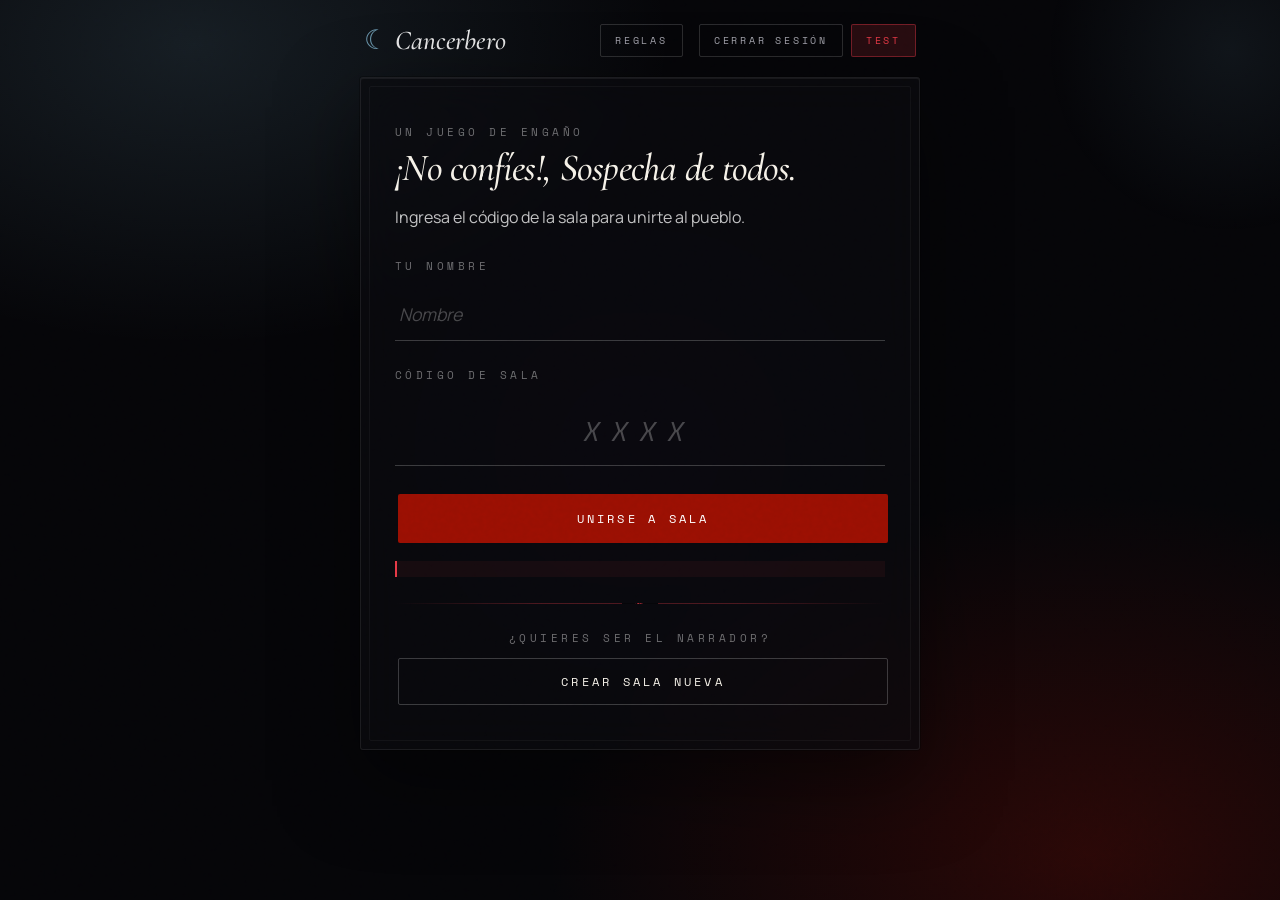
==== commit a61f18aa: "prueba de scream2" ====
--- a/frontend/index.html
+++ b/frontend/index.html
@@ -14,8 +14,8 @@
   <div style="display: flex; gap: 8px;">
     <button class="logout-btn" onclick="document.getElementById('modal-reglas').style.display='flex'">Reglas</button>
     <button class="logout-btn" onclick="salirDePartida()">Cerrar sesión</button>
-    <button class="logout-btn" onclick="activarScreamer()" style="background:rgba(230,57,70,0.15); color:var(--blood-light); border:1px solid rgba(230,57,70,0.4);">
-  🎃 Test
+    <button class="logout-btn" onclick="activarScreamer('test_' + Date.now())" style="background:rgba(230,57,70,0.15); color:var(--blood-light); border:1px solid rgba(230,57,70,0.4);">
+  Test
 </button>
   </div>
 </div>
@@ -124,8 +124,8 @@
 
 <script>
         //const API_URL = "http://127.0.0.1:8000";
-        let API_URL = "http://127.0.0.1:8000"; //multiples jugadores prueba 
-        //const API_URL = "https://nahuales-vs-rancheros.onrender.com";   
+        //let API_URL = "http://127.0.0.1:8000"; //multiples jugadores prueba 
+        const API_URL = "https://nahuales-vs-rancheros.onrender.com";   
         let miNombre = "";
         let miSala = "";
         let miToken = "";
@@ -174,30 +174,38 @@
 
 
         // Función maestra del Screamer
-        function activarScreamer(claveUnica) {
-            // La bandera ahora es por sala+jugador+muerte específica, no un flag global —
-            // así cada jugador (o cada iframe en la consola de pruebas) tiene su propio candado
-            // y no se pisan entre sí, pero sigue sin repetirse si el mismo jugador recarga la página.
+        function activarScreamer(claveUnica, duracionMs = 2500) {
             const clave = `screamer_visto_${claveUnica}`;
             if (sessionStorage.getItem(clave) === "true") return;
 
+            const overlay = document.getElementById("contenedor-screamer");
             const audio = document.getElementById("audio-screamer");
-            const contenedor = document.getElementById("contenedor-screamer");
-
-            // Reproducimos el sonido al máximo volumen
-            audio.volume = 1.0;
-            audio.play().catch(e => console.log("El navegador bloqueó el autoplay del audio."));
-
-            // Mostramos la imagen aterradora
-            contenedor.style.display = "flex";
-
-            // Marcamos que ya se asustó para que no vuelva a pasar
+            if (!overlay) return;
+
+            // Forzar reset de animación (por si alguna vez se llama dos veces seguidas)
+            overlay.style.display = "none";
+            overlay.style.animation = "none";
+            void overlay.offsetWidth; // fuerza al navegador a "olvidar" el estado
+            overlay.style.animation = "";
+            overlay.style.display = "flex"; // tu CSS de #contenedor-screamer centra con flex
+
+            if (audio) {
+                audio.currentTime = 0;
+                audio.volume = 1.0;
+                audio.play().catch(err => console.log("Audio bloqueado:", err));
+            }
+
+            if (navigator.vibrate) navigator.vibrate([100, 50, 200, 50, 300]);
+
             sessionStorage.setItem(clave, "true");
 
-            // Ocultamos la imagen después de 2.5 segundos (el tiempo perfecto para un susto)
             setTimeout(() => {
-                contenedor.style.display = "none";
-            }, 2500);
+                overlay.style.display = "none";
+                if (audio) {
+                    audio.pause();
+                    audio.currentTime = 0;
+                }
+            }, duracionMs);
         }
 
 
@@ -980,7 +988,7 @@
 <!-- SISTEMA DE SCREAMER -->
 <audio id="audio-screamer" src="media/lobo_atacando.mp3" preload="auto"></audio>
 <div id="contenedor-screamer" style="display: none;">
-    <img src="media/screamer_lobo.jpg" alt="Screamer">
+    <img src="media/screamer_lobo.webp" alt="Screamer">
 </div>
 
 </body>
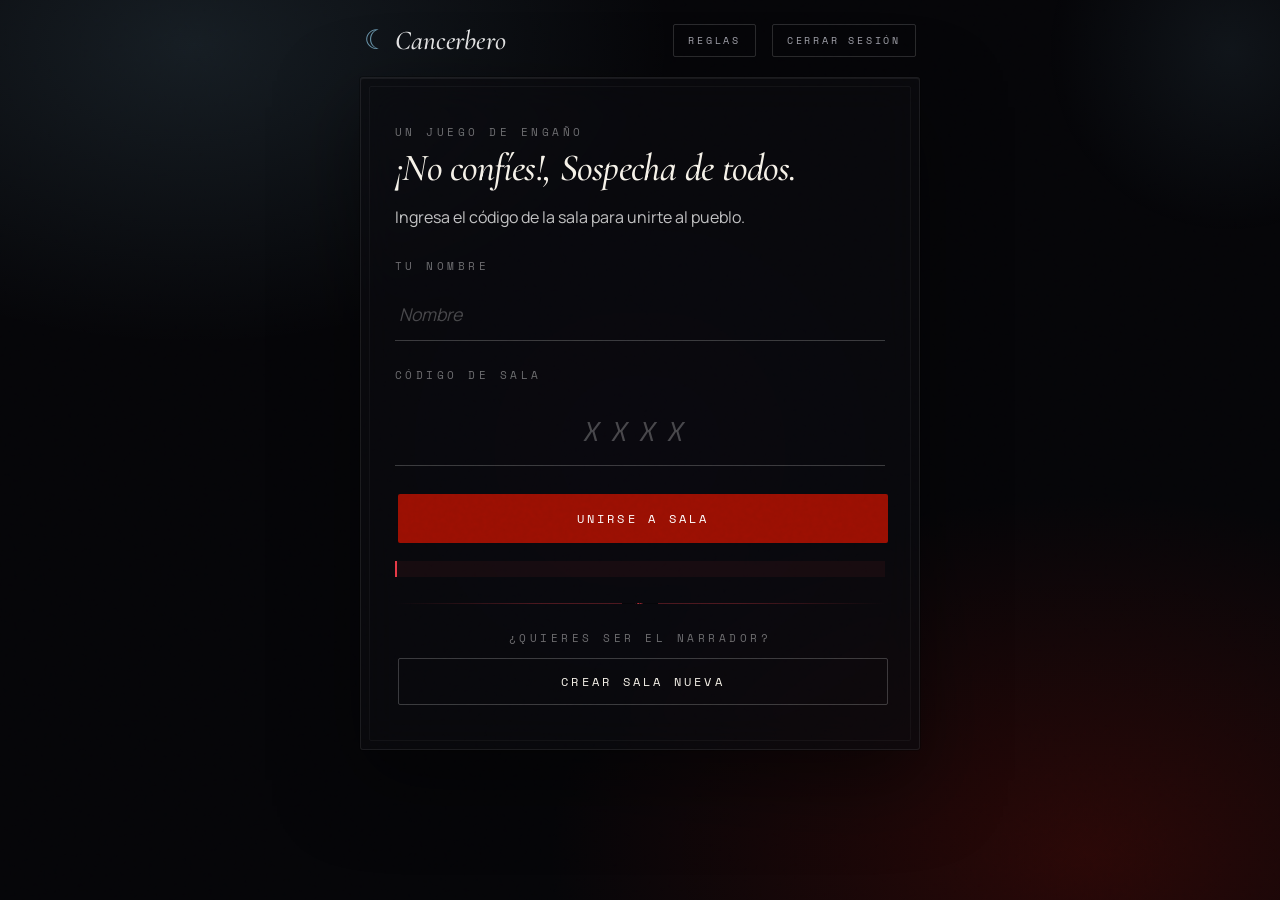
==== commit fc8d931a: "Actualizacion de base de datos" ====
--- a/frontend/index.html
+++ b/frontend/index.html
@@ -14,9 +14,9 @@
   <div style="display: flex; gap: 8px;">
     <button class="logout-btn" onclick="document.getElementById('modal-reglas').style.display='flex'">Reglas</button>
     <button class="logout-btn" onclick="salirDePartida()">Cerrar sesión</button>
-    <button class="logout-btn" onclick="activarScreamer('test_' + Date.now())" style="background:rgba(230,57,70,0.15); color:var(--blood-light); border:1px solid rgba(230,57,70,0.4);">
+    <!-- <button class="logout-btn" onclick="activarScreamer('test_' + Date.now())" style="background:rgba(230,57,70,0.15); color:var(--blood-light); border:1px solid rgba(230,57,70,0.4);">
   Test
-</button>
+</button> -->
   </div>
 </div>
 
@@ -209,6 +209,48 @@
         }
 
 
+        // --- SISTEMA DE AUDIO AMBIENTAL ---
+        let timeoutSonidoAleatorio;
+        
+        // Lista exacta de tus archivos de media (puedes quitar o agregar los que quieras)
+        const listaSonidosAmbientales = [
+            "media/aleteo_pajaros.mp3",
+            "media/alguien_entre_los_arbustos.mp3",
+            "media/aullido_lobo.mp3",
+            "media/buho.mp3",
+            "media/caminata_sobre_hojas.mp3",
+            "media/cuervos.mp3",
+            "media/grillos.mp3",
+            "media/ramas_quebrandose.mp3",
+            "media/viento_misterioso.mp3",
+            "media/viento.mp3"
+        ];
+
+        function iniciarSonidosAleatorios() {
+            // Elige un tiempo de espera al azar entre 10 y 35 segundos
+            const tiempoEspera = Math.floor(Math.random() * (60000 - 30000 + 1)) + 30000;            
+            timeoutSonidoAleatorio = setTimeout(() => {
+                const reproductorRandom = document.getElementById("audio-random");
+                
+                if (reproductorRandom) {
+                    // 1. Escoge un archivo al azar de tu lista
+                    const sonidoElegido = listaSonidosAmbientales[Math.floor(Math.random() * listaSonidosAmbientales.length)];
+                    reproductorRandom.src = sonidoElegido;
+                    
+                    // 2. Le da un volumen aleatorio (entre 30% y 80%) para simular cercanía/lejanía
+                    reproductorRandom.volume = Math.random() * 0.5 + 0.3;
+                    
+                    // 3. Lo reproduce
+                    reproductorRandom.play().catch(e => console.log("Navegador bloqueó el audio", e));
+                }
+                
+                // 4. Vuelve a llamarse a sí misma para crear el ciclo infinito
+                iniciarSonidosAleatorios();
+            }, tiempoEspera);
+        }
+        // ----------------------------------
+
+
        // Función 1: Crear Sala
         async function crearSala() {
     miNombre = document.getElementById("input-nombre").value;
@@ -234,11 +276,20 @@
     }
 }
 
-        // Función 2: Unirse a Sala
-        async function unirseSala() {
+    // Función 2: Unirse a Sala
+async function unirseSala() {
     miNombre = document.getElementById("input-nombre").value;
     miSala = document.getElementById("input-codigo").value.trim().toUpperCase();
     if (!miNombre || !miSala) return alert("Faltan datos");
+
+    // --- NUEVO: Bloquear el botón para evitar doble clic ---
+    const btnUnirse = document.querySelector("button[onclick='unirseSala()']");
+    if (btnUnirse) {
+        btnUnirse.disabled = true;
+        btnUnirse.innerText = "Entrando...";
+        btnUnirse.style.opacity = "0.5"; // Lo hace ver "apagado"
+    }
+    // -------------------------------------------------------
 
     const respuesta = await fetch(`${API_URL}/unirse-sala`, {
         method: "POST",
@@ -263,6 +314,13 @@
     } else {
         const error = await respuesta.json();
         document.getElementById("mensaje-error").innerText = error.detail;
+        // --- NUEVO: Reactivar el botón si hubo un error (ej. contraseña mal) ---
+                if (btnUnirse) {
+                    btnUnirse.disabled = false;
+                    btnUnirse.innerText = "Unirse a sala";
+                    btnUnirse.style.opacity = "1";
+                }
+                // -----------------------------------------------------------------------
     }
 }
 
@@ -271,25 +329,37 @@
             document.getElementById("pantalla-lobby").style.display = "block";
             document.getElementById("display-codigo").innerText = miSala;
             
+            // --- ACTIVACIÓN DE AUDIO POR ROL ---
+            if (esNarrador) {
+                // El Narrador escucha el loop de fondo suavemente
+                const audioNarrador = document.getElementById("audio-bosque-loop");
+                audioNarrador.volume = 0.4; 
+                audioNarrador.play().catch(e => console.log("Audio de narrador bloqueado"));
+            } else {
+                // Los jugadores comienzan a recibir sonidos aleatorios
+                iniciarSonidosAleatorios(); 
+            }
+            // -----------------------------------
+
             // Mantenemos tu lógica original:
             if (esNarrador) {
-        document.getElementById("btn-iniciar").style.display = "block";
-        document.getElementById("seleccion-roles").style.display = "block";
-        document.getElementById("display-rol").innerText = "NARRADOR";
-    } else {
-        document.getElementById("btn-iniciar").style.display = "none";
-        document.getElementById("seleccion-roles").style.display = "none";
-    }
+            document.getElementById("btn-iniciar").style.display = "block";
+            document.getElementById("seleccion-roles").style.display = "block";
+            document.getElementById("display-rol").innerText = "NARRADOR";
+            } else {
+            document.getElementById("btn-iniciar").style.display = "none";
+            document.getElementById("seleccion-roles").style.display = "none";
+            }
 
             actualizarSala();
 
             if (intervaloActualizacion) clearInterval(intervaloActualizacion);
             
             intervaloActualizacion = setInterval(actualizarSala, 2000);
-        }
+            }
             let enamoradosElegidos = [];
 
-        function seleccionarEnamorado(nombre) {
+            function seleccionarEnamorado(nombre) {
             if (enamoradosElegidos.length >= 2) return;
             if (enamoradosElegidos.includes(nombre)) return;
             enamoradosElegidos.push(nombre);
@@ -445,6 +515,23 @@
             }
 
             const sala = await respuesta.json();
+
+            // --- NUEVO DETONADOR DE SCREAMER (Frena la interfaz) ---
+            const datosScreamer = sala.jugadores.find(j => j.nombre === miNombre);
+            if (datosScreamer && !datosScreamer.vivo && datosScreamer.rol !== "narrador") {
+                const muertesNocturnas = sala.reporte_muertes || [];
+                
+                // ¡REGLA ESTRICTA! Solo se activa en "dia" o "turno_cazador"
+                if (muertesNocturnas.includes(miNombre) && ["dia", "turno_cazador"].includes(sala.estado)) {
+                    const claveSusto = `${miSala}_${miNombre}_muerte_noche_${sala.ciclo || 1}`;
+                    
+                    if (sessionStorage.getItem("screamer_visto_" + claveSusto) !== "true") {
+                        activarScreamer(claveSusto);
+                        return; // 🛑 Frena la actualización para que el texto de muerte no haga spoiler
+                    }
+                }
+            }
+            // -------------------------------------------------------
             const ul = document.getElementById("lista-jugadores");
             ul.innerHTML = ""; 
             let miRol = "narrador";
@@ -494,6 +581,7 @@
                 if (selRoles) selRoles.style.display = "none";
             }
 
+
             // 3. MÁQUINA DE ESTADOS VISUAL (Lo que se ve en depende del turno)
            
             let controlesHTML = esNarrador ? `<h3>Estado: ${sala.estado.replace(/_/g, ' ').toUpperCase()}</h3>` : ``;
@@ -502,19 +590,6 @@
             const soyMuertoEsteCicloControles = miJugador?.ciclo_muerte === cicloCurrent;
             const soyMuertoAntesControles = !estoyVivo && (miJugador?.ciclo_muerte || 0) < cicloCurrent;
             const mostrarComoMuertoEnControles = soyMuertoAntesControles || (!estoyVivo && !(soyMuertoEsteCicloControles && estadosNocturnosOcultos.includes(sala.estado)));
-
-            // --- DETONADOR DE SCREAMER (Muerte nocturna) ---
-            if (!estoyVivo && miRol !== "narrador") {
-                const muertesNocturnas = sala.reporte_muertes || [];
-                const moriEstaNoche = muertesNocturnas.includes(miNombre);
-                
-                // Solo asustar si fui víctima nocturna Y el narrador está anunciando el amanecer
-                if (moriEstaNoche && ["esperando_narrador_dia", "turno_cazador"].includes(sala.estado)) {
-                    // Le mandamos la clave con el ciclo actual para que sepa exactamente en qué noche murió
-                    activarScreamer(`${miSala}_${miNombre}_muerte_noche_${cicloCurrent}`);
-                }
-            }
-            // -----------------------------------------------
 
 
             if (mostrarComoMuertoEnControles && sala.estado !== "turno_cazador" && sala.estado !== "victoria_lobos" && sala.estado !== "victoria_aldeanos") {
@@ -658,7 +733,13 @@
                 controlesHTML += `<p>Has muerto, pero puedes llevarte a alguien contigo.</p>`;
                 controlesHTML += `<p>¿A quién dispararás?</p>`;
                 
-                sala.jugadores.filter(j => j.vivo && j.rol !== 'narrador' && j.nombre !== miNombre).forEach(j => {
+                sala.jugadores.filter(j => {
+                    // Para evitar spoilers, incluimos a los vivos Y a los que murieron ESTA MISMA noche
+                    const murioEstaNoche = (j.vivo === false && j.ciclo_muerte === cicloCurrent);
+                    const esBlancoValido = (j.vivo || murioEstaNoche);
+                    
+                    return esBlancoValido && j.rol !== 'narrador' && j.nombre !== miNombre;
+                }).forEach(j => {
                     controlesHTML += `<button onclick="usarCazador('${j.nombre}')">Disparar a ${j.nombre}</button> `;
                 });
             }
@@ -991,5 +1072,11 @@
     <img src="media/screamer_lobo.webp" alt="Screamer">
 </div>
 
+<!-- SISTEMA DE AMBIENTE -->
+<!-- Loop infinito para el Narrador -->
+<audio id="audio-bosque-loop" src="media/loop_bosque_noche.mp3" loop preload="auto"></audio>
+<!-- Reproductor dinámico para los sustos de los jugadores -->
+<audio id="audio-random" preload="auto"></audio>
+
 </body>
 </html>
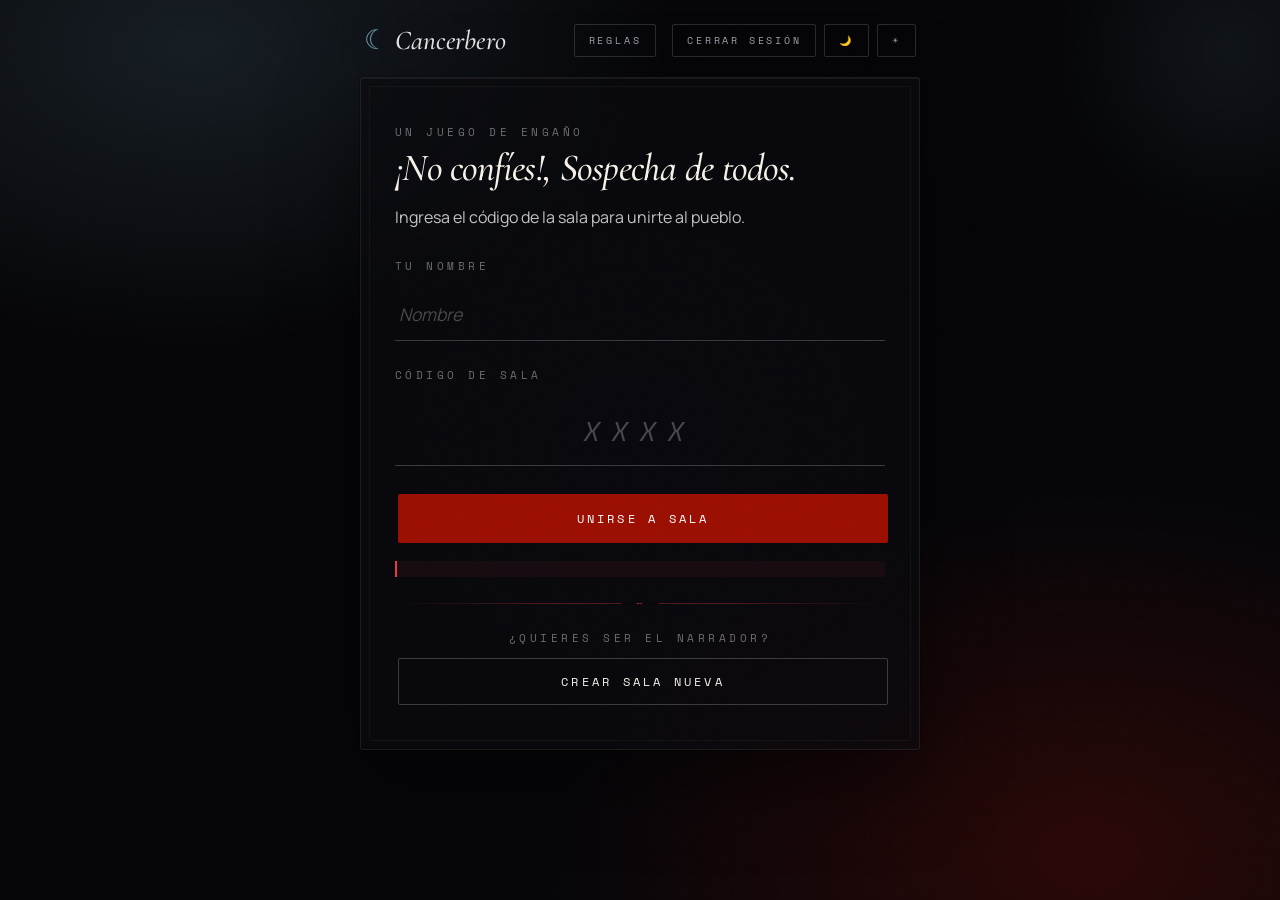
==== commit 438479ce: "cartas,qr y animaciones de dia/ noche" ====
--- a/frontend/index.html
+++ b/frontend/index.html
@@ -14,6 +14,10 @@
   <div style="display: flex; gap: 8px;">
     <button class="logout-btn" onclick="document.getElementById('modal-reglas').style.display='flex'">Reglas</button>
     <button class="logout-btn" onclick="salirDePartida()">Cerrar sesión</button>
+
+    <button class="logout-btn" onclick="mostrarTransicionCiclo('noche')">🌙</button>
+    <button class="logout-btn" onclick="mostrarTransicionCiclo('dia')">☀️</button>
+
     <!-- <button class="logout-btn" onclick="activarScreamer('test_' + Date.now())" style="background:rgba(230,57,70,0.15); color:var(--blood-light); border:1px solid rgba(230,57,70,0.4);">
   Test
 </button> -->
@@ -45,8 +49,21 @@
 
 <!-- PANTALLA 2: LOBBY -->
 <div id="pantalla-lobby" class="pantalla" style="display: none;">
-  <p class="overline" id="titulo-sala">Sala activa · <span id="display-codigo"></span></p>
-  <p style="margin-top: 8px;"><span id="etiqueta-rol">Tu rol · </span><strong id="display-rol">Esperando inicio…</strong></p>
+  
+<p class="overline" id="titulo-sala">Sala activa · <span id="display-codigo"></span></p>
+  
+  <!-- NUEVO CONTENEDOR FLEX: Alinea el texto y la carta horizontalmente -->
+  <div style="display: flex; align-items: center; gap: 16px; margin-top: 12px; margin-bottom: 24px;">
+    <p style="margin: 0;"><span id="etiqueta-rol">Tu rol · </span><strong id="display-rol">Esperando inicio…</strong></p>
+    
+    <!-- La mini carta ahora vive aquí -->
+    <div class="mini-carta" id="mini-carta" style="display:none;" onclick="verMiCartaOtraVez()">
+      <img id="mini-carta-img" src="">
+    </div>
+  </div>
+
+  <!-- ✅ AQUÍ AGREGAMOS EL CONTENEDOR EXCLUSIVO PARA EL QR -->
+  <div id="contenedor-qr-sala" style="display: none; text-align: center; margin-bottom: 24px;"></div>
 
   <h3 id="titulo-jugadores" style="margin-top: 22px;">Reunidos en el pueblo</h3>
   <ul id="lista-jugadores"></ul>
@@ -132,7 +149,59 @@
         let intervaloActualizacion;
         let pollingPausado = false;
 
-        //Pruebas en pantalla
+        // codigo qr 
+        window.addEventListener('DOMContentLoaded', (event) => {
+            // Leemos la barra de direcciones del navegador
+            const parametros = new URLSearchParams(window.location.search);
+            const salaEscaneada = parametros.get("sala"); // Busca si dice ?sala=ALGO
+
+                if (salaEscaneada) {
+                    // Reemplaza 'input-codigo-sala' por el ID real que tenga tu cuadro de texto donde escriben el código
+                    const inputSala = document.getElementById("input-codigo-sala"); 
+                        
+                    if (inputSala) {
+                        inputSala.value = salaEscaneada.toUpperCase(); // Escribe el código automáticamente
+                            
+                        // (Opcional) Si tienes tu menú dividido en "Pantalla de inicio" y "Pantalla para unirse", 
+                        // aquí podrías ocultar el inicio y mostrar directamente el formulario de unirse 
+                        // para que el jugador solo tenga que escribir su nombre.
+                    }
+                }
+        });
+            //codigo qr
+
+        // --- Historial persistente de la partida (vive mientras no recargues la página) ---
+        let historialEventos = [];
+        let historialClavesRegistradas = new Set();
+
+        function registrarHistorialSiNuevo(sala) {
+            const ciclo = sala.ciclo || 1;
+
+            const claveNoche = `noche_${ciclo}`;
+            if (!historialClavesRegistradas.has(claveNoche) &&
+                ["esperando_narrador_dia", "turno_cazador", "esperando_narrador_amanecer", "dia"].includes(sala.estado)) {
+                const muertes = sala.reporte_muertes || [];
+                historialClavesRegistradas.add(claveNoche);
+                historialEventos.push(
+                    muertes.length > 0
+                        ? ` Noche ${ciclo}: murieron <strong>${muertes.join(", ")}</strong>.`
+                        : ` Noche ${ciclo}: nadie murió.`
+                );
+            }
+
+            const claveDia = `dia_${ciclo}`;
+            if (!historialClavesRegistradas.has(claveDia) && sala.estado === "esperando_narrador_noche") {
+                const linchados = sala.ultimo_linchado || [];
+                historialClavesRegistradas.add(claveDia);
+                historialEventos.push(
+                    linchados.length > 0
+                        ? ` Día ${ciclo}: el pueblo linchó a <strong>${linchados.join(", ")}</strong>.`
+                        : ` Día ${ciclo}: hubo empate, nadie fue linchado.`
+                );
+            }
+        }
+
+        //------------------------------------------
         
 
         // Función para mostrar alertas y confirmaciones integradas al juego
@@ -206,6 +275,64 @@
                     audio.currentTime = 0;
                 }
             }, duracionMs);
+
+            //
+            const miniCarta = document.getElementById("mini-carta");
+            if (miniCarta) miniCarta.classList.add("carta-muerte");
+            //
+
+        }
+
+
+        // ============ SISTEMA DE CARTAS ============
+        const cartasRuta = {
+        "Aldeano": "media/aldeano_carta.webp",
+        "Vidente": "media/vidente_carta.webp",
+        "Bruja": "media/bruja_carta.webp",
+        "Cupido": "media/cupido_carta.webp",
+        "Cazador": "media/cazador_carta.webp",
+        "Niña": "media/nina_carta.webp",
+        "Hombre Lobo": "media/lobo_carta.webp"
+        };
+
+        let cartaYaMostrada = false;
+
+        function mostrarMiCarta(rol) {
+        if (cartaYaMostrada || rol === "narrador" || rol === "por_asignar") return;
+        cartaYaMostrada = true;
+
+        const modal = document.getElementById("modal-carta");
+        const img = document.getElementById("mi-carta-img");
+        const carta = document.getElementById("mi-carta");
+
+        img.src = cartasRuta[rol] || "media/aldeano_carta.webp";
+        carta.classList.remove("volteada");
+        modal.classList.add("activo");
+
+        // Actualizar mini-carta también
+        document.getElementById("mini-carta-img").src = cartasRuta[rol];
+        document.getElementById("mini-carta").style.display = "block";
+        }
+
+        function cerrarCarta() {
+        document.getElementById("modal-carta").classList.remove("activo");
+        }
+
+        function verMiCartaOtraVez() {
+        const modal = document.getElementById("modal-carta");
+        document.getElementById("mi-carta").classList.add("volteada"); // ya revelada
+        modal.classList.add("activo");
+        }
+
+        function mostrarRevealVidente(nombreObjetivo, rolDescubierto) {
+        const reveal = document.getElementById("reveal-vidente");
+        document.getElementById("reveal-img").src = cartasRuta[rolDescubierto] || "media/aldeano_carta.webp";
+        document.getElementById("reveal-texto").innerText = `${nombreObjetivo} es ${rolDescubierto}`;
+        reveal.classList.add("activo");
+        }
+
+        function cerrarReveal() {
+        document.getElementById("reveal-vidente").classList.remove("activo");
         }
 
 
@@ -333,7 +460,7 @@
             if (esNarrador) {
                 // El Narrador escucha el loop de fondo suavemente
                 const audioNarrador = document.getElementById("audio-bosque-loop");
-                audioNarrador.volume = 0.4; 
+                audioNarrador.volume = 0.7; 
                 audioNarrador.play().catch(e => console.log("Audio de narrador bloqueado"));
             } else {
                 // Los jugadores comienzan a recibir sonidos aleatorios
@@ -485,6 +612,16 @@
     });
 }
 
+//
+async function revelarResultado() {
+    await fetch(`${API_URL}/narrador/avanzar`, {
+        method: "POST",
+        headers: {"Content-Type": "application/json"},
+        body: JSON.stringify({ codigo_sala: miSala, nombre_narrador: miNombre, token: miToken })
+    });
+}
+//
+
 async function usarBruja(salvar, objetivoMuerte) {
     await fetch(`${API_URL}/accion/bruja`, {
         method: "POST",
@@ -506,7 +643,7 @@
                 }
             });
 
-            if (respuesta.status === 404) {
+if (respuesta.status === 404) {
                 if (intervaloActualizacion) clearInterval(intervaloActualizacion);
                 localStorage.clear(); // Borramos su huella del navegador
                 alert("La partida ha sido reiniciada o finalizada. Volviendo al menú principal.");
@@ -516,7 +653,7 @@
 
             const sala = await respuesta.json();
 
-            // --- NUEVO DETONADOR DE SCREAMER (Frena la interfaz) ---
+            // --- DETONADOR DE SCREAMER (Tu versión original) ---
             const datosScreamer = sala.jugadores.find(j => j.nombre === miNombre);
             if (datosScreamer && !datosScreamer.vivo && datosScreamer.rol !== "narrador") {
                 const muertesNocturnas = sala.reporte_muertes || [];
@@ -527,12 +664,18 @@
                     
                     if (sessionStorage.getItem("screamer_visto_" + claveSusto) !== "true") {
                         activarScreamer(claveSusto);
-                        return; // 🛑 Frena la actualización para que el texto de muerte no haga spoiler
+                        return; // Frena la actualización de UI para que el texto de muerte no haga spoiler
                     }
                 }
             }
             // -------------------------------------------------------
+
+            // EL ÚNICO CAMBIO: Le pasamos 'sala' entera en lugar de 'sala.estado'
+            detectarCambioCiclo(sala);
+
+            // 3. CONTINUAMOS ACTUALIZANDO LOS TEXTOS Y PANTALLAS
             const ul = document.getElementById("lista-jugadores");
+            
             ul.innerHTML = ""; 
             let miRol = "narrador";
             let estoyVivo = true;
@@ -556,6 +699,11 @@
                 
                 if(jugador.nombre === miNombre) {
                     miRol = jugador.rol;
+                    //
+                    if (miRol && miRol !== "narrador" && miRol !== "por_asignar") {
+                        mostrarMiCarta(miRol);
+                    }
+                    //
                     estoyVivo = jugador.vivo;
                     if(sala.estado !== "esperando_jugadores" && miRol !== "narrador") {
                         const soyMuertoEsteCiclo = jugador.ciclo_muerte === cicloCurrent;
@@ -565,13 +713,20 @@
                     }
                 }
             });
-
-            // --- INICIO DE CAMBIO: Ocultar info a jugadores ---
+            //posible remplazo
+
             const esNarrador = (miRol === "narrador");
             document.getElementById("titulo-sala").style.display = esNarrador ? "block" : "none";
-            document.getElementById("titulo-jugadores").style.display = esNarrador ? "block" : "none";
-            document.getElementById("lista-jugadores").style.display = esNarrador ? "block" : "none";
-            document.getElementById("etiqueta-rol").style.display = "inline"; // <-- ¡Ahora siempre será visible!
+            document.getElementById("titulo-jugadores").style.display = "none"; // el Registro General de abajo ya lo reemplaza
+            document.getElementById("lista-jugadores").style.display = "none"; // el Registro General de abajo ya lo reemplaza
+            document.getElementById("etiqueta-rol").style.display = "inline";
+
+            // --- INICIO DE CAMBIO: Ocultar info a jugadores ---
+            //const esNarrador = (miRol === "narrador");
+            //document.getElementById("titulo-sala").style.display = esNarrador ? "block" : "none";
+            //document.getElementById("titulo-jugadores").style.display = esNarrador ? "block" : "none";
+            //document.getElementById("lista-jugadores").style.display = esNarrador ? "block" : "none";
+            //document.getElementById("etiqueta-rol").style.display = "inline"; // <-- ¡Ahora siempre será visible!
             // --- FIN DE CAMBIO ---
 
             // 2. Control del botón de inicio (solo Narrador)
@@ -584,8 +739,8 @@
 
             // 3. MÁQUINA DE ESTADOS VISUAL (Lo que se ve en depende del turno)
            
-            let controlesHTML = esNarrador ? `<h3>Estado: ${sala.estado.replace(/_/g, ' ').toUpperCase()}</h3>` : ``;
-
+            //let controlesHTML = esNarrador ? `<h3>Estado: ${sala.estado.replace(/_/g, ' ').toUpperCase()}</h3>` : ``;
+            let controlesHTML = (esNarrador && sala.estado !== "esperando_jugadores") ? `<h3>Estado: ${sala.estado.replace(/_/g, ' ').toUpperCase()}</h3>` : ``;
             const miJugador = sala.jugadores.find(j => j.nombre === miNombre);
             const soyMuertoEsteCicloControles = miJugador?.ciclo_muerte === cicloCurrent;
             const soyMuertoAntesControles = !estoyVivo && (miJugador?.ciclo_muerte || 0) < cicloCurrent;
@@ -795,142 +950,272 @@
                                 <h3>Ganadores: ${ganador}</h3>
                                 <button onclick="location.reload()">Jugar otra vez</button>`;
             } 
+            // --- CONTROL DEL QR EN LA PARTE SUPERIOR ---
+            const qrContainer = document.getElementById("contenedor-qr-sala");
+            if (qrContainer) {
+                if (esNarrador && sala.estado === "esperando_jugadores") {
+                    qrContainer.style.display = "block"; // Lo mostramos
+                    
+                    if (qrContainer.innerHTML === "") { // Solo lo dibujamos una vez
+                        const urlBase = "https://incredible-cupcake-22a8f8.netlify.app/"; // <-- website base donde se aloja el juego
+                        const urlInvitacion = encodeURIComponent(`${urlBase}?sala=${miSala}`);
+                        qrContainer.innerHTML = `
+                            <p style="color:var(--text-mute); font-size: 0.85rem; margin-bottom: 12px;">Escanea este código para unirte a la sala:</p>
+                            <div style="background: white; padding: 12px; border-radius: 8px; display: inline-block;">
+                                <img src="https://api.qrserver.com/v1/create-qr-code/?size=150x150&data=${urlInvitacion}" width="150" height="150" alt="QR Sala">
+                            </div>
+                        `;
+                    }
+                } else {
+                    qrContainer.style.display = "none"; // Lo ocultamos cuando el juego empiece
+                }
+            }
+            // -------------------------------------------
+
             // PANEL DEL NARRADOR
-else if (miRol === "narrador") {
-    if (sala.estado === "esperando_jugadores") {
-        controlesHTML += `<p>Esperando jugadores... cuando estén todos presiona EMPEZAR JUEGO.</p>`;
-    } else {
+            else if (miRol === "narrador") {
+                if (sala.estado === "esperando_jugadores") {
+                    // Lo dejamos completamente vacío para que no estorbe en el diseño de abajo
+                    controlesHTML += ``; 
+                } else {
 
         const diaActual = sala.ciclo || 1;
         controlesHTML += `<p class="overline" style="text-align: center; margin-bottom: 18px; border-bottom: 1px solid var(--border-subtle); padding-bottom: 12px;">
             Noches en el Pueblo · ${diaActual}
         </p>`;
 
-        //controlesHTML += `<p style="color:yellow">--- PANEL DEL NARRADOR ---</p>`;
-
-        // Info de enamorados (estilizado en tarjeta)
+        // BALANCE DE PODER
+        const lobosVivosCount = sala.jugadores.filter(j => j.rol === "Hombre Lobo" && j.vivo).length;
+        const aldeanosVivosCount = sala.jugadores.filter(j => j.rol !== "Hombre Lobo" && j.rol !== "narrador" && j.vivo).length;
+        const totalVivos = lobosVivosCount + aldeanosVivosCount;
+        const pctLobos = totalVivos > 0 ? (lobosVivosCount / totalVivos * 100) : 0;
+        controlesHTML += `
+        <div style="margin-bottom:18px;">
+            <div style="display:flex; justify-content:space-between; font-size:0.7rem; color:var(--text-mute); text-transform:uppercase; letter-spacing:0.08em; margin-bottom:4px;">
+                <span>Lobos: ${lobosVivosCount}</span>
+                <span>Aldeanos: ${aldeanosVivosCount}</span>
+            </div>
+            <div style="height:8px; border-radius:4px; overflow:hidden; background:var(--emerald); display:flex;">
+                <div style="width:${pctLobos}%; background:var(--blood-red);"></div>
+            </div>
+            ${lobosVivosCount >= aldeanosVivosCount && totalVivos > 0 ? `<p style="color:var(--blood-light); font-size:0.75rem; text-align:center; margin-top:6px;"> Los lobos están en paridad o mayoría — la próxima muerte puede terminar el juego.</p>` : ''}
+        </div>`;
+
+        // REGISTRO GENERAL (reemplaza la lista vieja de jugadores)
+        controlesHTML += `
+        <div style="background: rgba(0,0,0,0.4); border: 1px solid rgba(255,255,255,0.1); border-radius: 6px; padding: 14px; margin-bottom: 20px; box-shadow: inset 0 2px 10px rgba(0,0,0,0.5);">
+            <p class="overline" style="margin-top: 0; color: var(--moonlight); border-bottom: 1px solid rgba(142,202,230,0.2); padding-bottom: 6px;"> Registro General</p>
+            <div style="display: grid; grid-template-columns: 1fr 1fr; gap: 8px;">`;
+
+        sala.jugadores.filter(j => j.rol !== 'narrador').forEach(j => {
+            const colorVivo = j.vivo ? "#fff" : "var(--blood-red)";
+            const opacidad = j.vivo ? "1" : "0.5";
+            const tachado = j.vivo ? "none" : "line-through";
+            const iconoMuerto = j.vivo ? "" : " muerto";
+            const iconoAmor = j.enamorado ? " enamorado" : "";
+            const iconoEspia = (j.rol === "Niña" && j.espio_esta_noche) ? " espio" : "";
+
+            let colorBorde = "var(--emerald)";
+            if (j.rol === "Hombre Lobo") colorBorde = "var(--blood-light)";
+            else if (["Vidente", "Bruja", "Cupido", "Cazador", "Niña"].includes(j.rol)) colorBorde = "var(--daylight)";
+
+            controlesHTML += `
+            <div style="background: rgba(255,255,255,0.03); border-left: 3px solid ${colorBorde}; padding: 6px 10px; border-radius: 3px; opacity: ${opacidad};">
+                <strong style="color: ${colorVivo}; text-decoration: ${tachado}; font-size: 0.95rem;">${j.nombre}${iconoMuerto}${iconoAmor}${iconoEspia}</strong><br>
+                <span style="color: var(--text-mute); font-family: 'Space Mono', monospace; font-size: 0.65rem; text-transform: uppercase;">${j.rol}</span>
+            </div>`;
+        });
+        controlesHTML += `</div></div>`;
+
+        // ALERTA: Niña espiando
+        const ninaViva = sala.jugadores.find(j => j.rol === "Niña" && j.vivo);
+        if (ninaViva && ninaViva.espio_esta_noche && (sala.estado === "turno_lobos" || sala.estado === "confirmando_lobos")) {
+            controlesHTML += `
+            <div style="background: rgba(230,57,70,0.15); border: 1px dashed var(--blood-light); padding: 12px; border-radius: 4px; margin-bottom: 16px; text-align: center; animation: pulse 1.5s infinite;">
+                <span style="font-size: 1.2rem;">""</span><br>
+                <strong style="color: var(--blood-light); font-size: 0.9rem;">¡ALERTA! La Niña (${ninaViva.nombre}) está espiando esta noche.</strong>
+            </div>`;
+        }
+
+        // Enamorados + Bruja, lado a lado
         const enamorados = sala.jugadores.filter(j => j.enamorado);
-        if (enamorados.length > 0) {
-            controlesHTML += `
-            <div style="background: rgba(0,0,0,0.25); padding: 12px 16px; border-radius: 4px; border-left: 2px solid #EC4899; margin-bottom: 12px;">
-                <p style="margin: 0; color: #EC4899; font-family: 'Cormorant Garamond', serif; font-size: 1.25rem; font-style: italic;">
-                    Enamorados: <strong>${enamorados.map(j => j.nombre).join(" y ")}</strong>
-                </p>
+        const bruja = sala.jugadores.find(j => j.rol === "Bruja");
+        if (enamorados.length > 0 || bruja) {
+            controlesHTML += `<div style="display:flex; gap:12px; margin-bottom: 20px; flex-wrap:wrap;">`;
+            if (enamorados.length > 0) {
+                const vivos1 = enamorados[0].vivo ? "#fff" : "var(--blood-red)";
+                const vivos2 = enamorados[1] ? (enamorados[1].vivo ? "#fff" : "var(--blood-red)") : "#fff";
+                controlesHTML += `
+                <div style="flex:1; min-width:140px; background: rgba(0,0,0,0.25); border-left: 2px solid #EC4899; padding: 10px; border-radius: 4px;">
+                    <span style="color: #EC4899; font-size: 0.7rem; text-transform: uppercase; letter-spacing: 0.1em; display:block; margin-bottom:4px;">Enamorados</span>
+                    <span style="color:${vivos1}; font-size: 0.85rem;">${enamorados[0].nombre}</span>${enamorados[1] ? ` & <span style="color:${vivos2}; font-size: 0.85rem;">${enamorados[1].nombre}</span>` : ''}
+                </div>`;
+            }
+            if (bruja) {
+                const pVida = bruja.pocion_vida ? `<span style="color:var(--emerald)">✓</span>` : `<span style="color:var(--blood-light)">✗</span>`;
+                const pMuerte = bruja.pocion_muerte ? `<span style="color:var(--emerald)">✓</span>` : `<span style="color:var(--blood-light)">✗</span>`;
+                const estadoBruja = bruja.vivo ? "Viva" : "Muerta";
+                controlesHTML += `
+                <div style="flex:1; min-width:140px; background: rgba(0,0,0,0.25); border-left: 2px solid var(--violet); padding: 10px; border-radius: 4px;">
+                    <span style="color: var(--violet); font-size: 0.7rem; text-transform: uppercase; letter-spacing: 0.1em; display:block; margin-bottom:4px;">Bruja (${estadoBruja})</span>
+                    <span style="font-size: 0.85rem; color: #fff;">Vida: ${pVida} | Muerte: ${pMuerte}</span>
+                </div>`;
+            }
+            controlesHTML += `</div>`;
+        }
+
+        // ZONA DE ACCIÓN EN VIVO
+        //controlesHTML += `<p class="overline" style="color: var(--daylight); border-bottom: 1px solid rgba(245, 158, 11, 0.2); padding-bottom: 6px;"> En vivo: ${sala.estado.replace(/_/g, ' ').toUpperCase()}</p>`;
+
+        if (sala.estado === "turno_cupido") {
+            const cupido = sala.jugadores.find(j => j.rol === "Cupido");
+            controlesHTML += `<div style="background: rgba(236,72,153,0.08); border: 1px dashed #EC4899; padding: 12px; border-radius: 4px; margin-bottom: 16px; text-align:center;">
+                <span style="font-size:1.2rem;">enamorados</span><br>
+                <span style="color:#EC4899; font-size:0.9rem;">Esperando a que <strong>${cupido ? cupido.nombre : "Cupido"}</strong> elija a los enamorados...</span>
             </div>`;
         }
 
-        // Info de la Bruja (estilizado y organizado)
-        const bruja = sala.jugadores.find(j => j.rol === "Bruja" && j.vivo);
-        if (bruja) {
-            const pocionVida = bruja.pocion_vida 
-                ? `<span style="color: var(--emerald);">Disponible</span>` 
-                : `<span style="color: var(--blood-light);">Gastada</span>`;
-            const pocionMuerte = bruja.pocion_muerte 
-                ? `<span style="color: var(--emerald);">Disponible</span>` 
-                : `<span style="color: var(--blood-light);">Gastada</span>`;
-                
-            controlesHTML += `
-            <div style="background: rgba(0,0,0,0.25); padding: 14px 16px; border-radius: 4px; border-left: 2px solid var(--violet); margin-bottom: 24px;">
-                <p style="margin: 0 0 12px 0; color: var(--violet); font-family: 'Cormorant Garamond', serif; font-size: 1.25rem; font-style: italic;">
-                    Bruja: <strong>${bruja.nombre}</strong>
-                </p>
-                <div style="display: flex; gap: 12px; font-family: 'Space Mono', monospace; font-size: 0.8rem; text-transform: uppercase;">
-                    <div style="flex: 1; background: rgba(255,255,255,0.03); padding: 10px; border-radius: 2px; border: 1px solid rgba(255,255,255,0.05); text-align: center;">
-                        <span style="color: var(--text-mute); display: block; margin-bottom: 6px; font-size: 0.65rem; letter-spacing: 0.1em;">Poción Vida</span>
-                        ${pocionVida}
-                    </div>
-                    <div style="flex: 1; background: rgba(255,255,255,0.03); padding: 10px; border-radius: 2px; border: 1px solid rgba(255,255,255,0.05); text-align: center;">
-                        <span style="color: var(--text-mute); display: block; margin-bottom: 6px; font-size: 0.65rem; letter-spacing: 0.1em;">Poción Muerte</span>
-                        ${pocionMuerte}
-                    </div>
-                </div>
+        else if (sala.estado === "turno_vidente") {
+            const vidente = sala.jugadores.find(j => j.rol === "Vidente" && j.vivo);
+            controlesHTML += `<div style="background: rgba(142,202,230,0.08); border: 1px dashed var(--moonlight); padding: 12px; border-radius: 4px; margin-bottom: 16px; text-align:center;">
+                <span style="font-size:1.2rem;">revelacion</span><br>
+                <span style="color:var(--moonlight); font-size:0.9rem;">Esperando a que <strong>${vidente ? vidente.nombre : "la Vidente"}</strong> investigue a alguien...</span>
             </div>`;
         }
 
-        // Botón "Se hizo de día" - o si el Cazador murió, dale primero su turno
-        if (sala.estado === "esperando_narrador_dia") {
+        else if (sala.estado === "turno_lobos" || sala.estado === "confirmando_lobos") {
+            const votosLobos = sala.votos_lobos || [];
+            const lobosVivos = sala.jugadores.filter(j => j.rol === 'Hombre Lobo' && j.vivo);
+            controlesHTML += `<div style="background: rgba(255,255,255,0.03); border: 1px dashed rgba(230,57,70,0.3); padding: 12px; border-radius: 4px; margin-bottom: 16px;">`;
+            controlesHTML += `<p style="margin:0 0 10px 0; color:var(--text-primary); font-size:0.9rem;">🐺 <strong>El debate de la manada:</strong></p>`;
+            lobosVivos.forEach(lobo => {
+                const voto = votosLobos.find(v => v.lobo === lobo.nombre);
+                const textoVoto = voto ? `<strong style="color:var(--blood-light);">${voto.voto}</strong>` : `<span style="color:var(--text-mute); font-style:italic;">decidiendo...</span>`;
+                controlesHTML += `<p style="margin: 4px 0; font-size: 0.95rem;">${lobo.nombre} ➔ ${textoVoto}</p>`;
+            });
+            controlesHTML += `</div>`;
+        }
+
+        else if (sala.estado === "turno_bruja") {
+            const brujaViva = sala.jugadores.find(j => j.rol === "Bruja" && j.vivo);
+            const victima = sala.victima_lobos;
+            controlesHTML += `<div style="background: rgba(167,139,250,0.08); border: 1px dashed var(--violet); padding: 12px; border-radius: 4px; margin-bottom: 16px; text-align:center;">
+                <span style="font-size:1.2rem;">pocion</span><br>
+                <span style="color:var(--violet); font-size:0.9rem;">Los lobos eligieron a <strong>${victima ?? "nadie"}</strong>. Esperando la decisión de <strong>${brujaViva ? brujaViva.nombre : "la Bruja"}</strong>...</span>
+            </div>`;
+        }
+
+        else if (sala.estado === "esperando_narrador_dia") {
             const reporteMuertes = sala.reporte_muertes || [];
             const cazadorMurioEstaNoche = sala.jugadores.some(j => j.rol === "Cazador" && reporteMuertes.includes(j.nombre));
 
+            controlesHTML += `
+            <div style="background: linear-gradient(180deg, rgba(20,30,40,0.8) 0%, rgba(10,15,20,0.9) 100%); border: 1px solid var(--moonlight); padding: 16px; border-radius: 6px; margin-bottom: 20px; box-shadow: 0 10px 30px rgba(0,0,0,0.5);">
+                <h3 style="margin-top:0; color:var(--moonlight); border-bottom:1px solid rgba(142,202,230,0.2); padding-bottom:8px; font-size:1.3rem;"> Guion del Amanecer</h3>
+                <p style="color:var(--text-mute); font-size:0.8rem; text-transform:uppercase; margin-bottom:12px;">Lee esto en voz alta:</p>`;
+
             if (reporteMuertes.length > 0) {
-                controlesHTML += `<p style="color:red"> Murieron esta noche: <strong>${reporteMuertes.join(", ")}</strong></p>`;
+                controlesHTML += `<p style="font-size: 1.15rem; font-style: italic; color: #fff; line-height: 1.6;">"La aldea despierta... pero una espesa bruma trae olor a sangre. Esta noche, la tragedia se ha llevado a <strong>${reporteMuertes.length}</strong> de los nuestros..."</p>`;
+                controlesHTML += `<div style="background:rgba(0,0,0,0.4); padding:10px; border-radius:4px; margin-top:12px;">`;
+                reporteMuertes.forEach(nombreMuerto => {
+                    const jMuerto = sala.jugadores.find(j => j.nombre === nombreMuerto);
+                    let nota = "Asesinato";
+                    if (jMuerto?.enamorado) nota += " o Suicidio por amor";
+                    controlesHTML += `<p style="margin:6px 0; font-size:1rem;"><strong style="color:var(--blood-light);">${nombreMuerto}</strong> <span style="color:var(--text-mute); font-size:0.85rem;">(Era: <strong style="color:var(--daylight);">${jMuerto ? jMuerto.rol : '?'}</strong>)</span> <br><span style="color:gray; font-size:0.75rem;">Causa: ${nota}</span></p>`;
+                });
+                controlesHTML += `</div>`;
             } else {
-                controlesHTML += `<p style="color:gray">Esta noche no murió nadie.</p>`;
-            }
-
-            if (cazadorMurioEstaNoche) {
+                controlesHTML += `<p style="font-size: 1.15rem; font-style: italic; color: var(--emerald); line-height: 1.6;">"Abran los ojos. Un milagro ha ocurrido... A pesar de los aullidos en la oscuridad y el peligro acechante, <strong>todos</strong> han logrado sobrevivir esta noche."</p>`;
+            }
+            controlesHTML += `</div>`;
+
+            if (sala.victoria_pendiente) {
                 controlesHTML += `
-                    <p style="color:orange">El Cazador cayó esta noche. Anúncialo y dale paso a su última bala:</p>
-                    <button style="background:orange;color:black;margin-top:10px" onclick="anunciarDia()">Dar el turno al Cazador</button>
-                `;
+                <div style="background: linear-gradient(180deg, rgba(245,158,11,0.15), rgba(230,57,70,0.1)); border: 1px solid var(--daylight); padding: 16px; border-radius: 6px; text-align:center;">
+                    <p style="color:var(--daylight); font-weight:bold; margin:0 0 10px 0;"> Esto termina la partida. Narra el desenlace con calma y, cuando estés listo:</p>
+                    <button style="background:var(--daylight); color:#000; width:100%; font-weight:bold;" onclick="revelarResultado()"> Revelar resultado final</button>
+                </div>`;
+            } else if (cazadorMurioEstaNoche) {
+                controlesHTML += `<p style="color:var(--daylight); text-align:center; font-style:italic;">El Cazador ha caído. Anúncialo y dale su turno:</p>`;
+                controlesHTML += `<button style="background:var(--daylight); color:#000; width:100%; margin-top:8px; font-weight:bold;" onclick="anunciarDia()">Dar Turno al Cazador </button>`;
             } else {
-                controlesHTML += `
-                    <p style="color:gray">Anuncia las muertes y presiona:</p>
-                    <button style="background:orange;color:black;margin-top:10px" onclick="anunciarDia()"> Se hizo de día</button>
-                `;
-            }
-        }
-
-        // Turno del Cazador en curso — el Narrador solo espera
-        if (sala.estado === "turno_cazador") {
-            controlesHTML += `<p style="color:orange">Esperando a que el Cazador dispare su última bala...</p>`;
-        }
-
-        // El Cazador ya disparó — ahora sí, anunciar el amanecer
-        if (sala.estado === "esperando_narrador_amanecer") {
-            controlesHTML += `
-                <p style="color:gray">El Cazador ya disparó. Anúncialo y cuando estés listo:</p>
-                <button style="background:orange;color:black;margin-top:10px" onclick="anunciarAmanecer()">☀️ Que amanezca</button>
-            `;
-        }
-
-        // Fase de día - muestra el desglose de votos para el Narrador
-        if (sala.estado === "dia") {
+                controlesHTML += `<button style="background:var(--daylight); color:#000; width:100%; margin-top:8px; font-weight:bold;" onclick="anunciarDia()"> Declarar que es de Día</button>`;
+            }
+        }
+
+        else if (sala.estado === "turno_cazador") {
+            controlesHTML += `<p style="color:var(--daylight); font-style:italic; text-align:center;">El Cazador está agonizando y a punto de disparar... espera su decisión.</p>`;
+        }
+
+        else if (sala.estado === "esperando_narrador_amanecer") {
+            controlesHTML += `<p style="color:var(--text-mute); text-align:center;">El disparo ha sonado. Ya puedes declarar el amanecer.</p>`;
+            controlesHTML += `<button style="background:var(--daylight); color:#000; width:100%; font-weight:bold; margin-top:10px;" onclick="anunciarAmanecer()"> Que amanezca</button>`;
+        }
+
+        else if (sala.estado === "dia") {
             const votosDia = sala.votos_dia || [];
             const jugadoresVivos = sala.jugadores.filter(j => j.vivo && j.rol !== "narrador");
-            
-            controlesHTML += `<p style="color:var(--daylight); font-family:'Space Mono', monospace; font-size:0.75rem; letter-spacing:0.25em; text-transform:uppercase; margin-bottom: 12px;">La votación del pueblo está en curso...</p>`;
-            controlesHTML += `<p style="margin-bottom: 8px;">Votos emitidos: ${votosDia.length} / ${jugadoresVivos.length}</p>`;
-            
-            // Lógica de conteo de votos
+            controlesHTML += `<div style="background: rgba(255,255,255,0.03); border: 1px solid var(--border-subtle); padding: 14px; border-radius: 4px;">`;
+            controlesHTML += `<p style="margin-top:0; color:var(--text-mute); font-size:0.85rem;">Votos emitidos: <strong style="color:#fff;">${votosDia.length} / ${jugadoresVivos.length}</strong></p>`;
             const conteo = {};
-            votosDia.forEach(v => {
-                conteo[v.acusado] = (conteo[v.acusado] || 0) + v.peso;
-            });
-
-            // Diseño tipo "tarjeta" para mostrar el progreso de la votación
-            controlesHTML += `<div style="background: rgba(255,255,255,0.03); border: 1px solid var(--border-subtle); padding: 12px; border-radius: 4px;">`;
-            
+            votosDia.forEach(v => { conteo[v.acusado] = (conteo[v.acusado] || 0) + v.peso; });
             sala.jugadores.filter(j => j.vivo && j.rol !== 'narrador').forEach(j => {
                 const votos = conteo[j.nombre] || 0;
-                // Colorear de naranja si tiene votos, gris si no tiene
-                const textoVotos = votos > 0 
-                    ? `<span style="color:var(--daylight)">→ ${votos} voto${votos > 1 ? 's' : ''}</span>` 
-                    : `<span style="color:var(--text-mute)">sin votos</span>`;
-                controlesHTML += `<p style="margin: 4px 0;">${j.nombre}: ${textoVotos}</p>`;
+                const barra = votos > 0
+                    ? `<span style="color:var(--daylight); font-weight:bold;">${'█'.repeat(votos)} ${votos}</span>`
+                    : `<span style="color:var(--text-mute); font-size:0.8rem;">0</span>`;
+                controlesHTML += `<div style="display:flex; justify-content:space-between; margin-bottom:6px; font-size:0.95rem;"><span>${j.nombre}</span> ${barra}</div>`;
             });
-
-            // Añadir el conteo de abstenciones al final de la lista si alguien votó por no linchar
-            const votosAbstencion = conteo['abstencion'] || 0;
-            if (votosAbstencion > 0) {
-                controlesHTML += `<p style="margin: 4px 0; border-top: 1px solid var(--border-subtle); padding-top: 8px; margin-top: 8px;">Abstención: <span style="color:var(--daylight)">→ ${votosAbstencion} voto${votosAbstencion > 1 ? 's' : ''}</span></p>`;
-            }
-            
+            const votosAbs = conteo['abstencion'] || 0;
+            if (votosAbs > 0) {
+                controlesHTML += `<div style="display:flex; justify-content:space-between; margin-top:10px; padding-top:10px; border-top:1px solid rgba(255,255,255,0.1); font-size:0.95rem;">
+                    <span style="color:var(--text-mute)">Abstención</span>
+                    <span style="color:var(--daylight); font-weight:bold;">${'█'.repeat(votosAbs)} ${votosAbs}</span>
+                </div>`;
+            }
             controlesHTML += `</div>`;
         }
 
-        // Botón "Se hizo de noche" - cuando la votación terminó y el narrador anuncia
-        if (sala.estado === "esperando_narrador_noche") {
+        else if (sala.estado === "esperando_narrador_noche") {
             const ultimoLinchado = sala.ultimo_linchado || [];
+
+            controlesHTML += `<div style="background: rgba(20,20,30,0.8); border: 1px solid var(--moonlight); padding: 16px; border-radius: 6px; margin-bottom: 20px; box-shadow: 0 10px 30px rgba(0,0,0,0.5);">`;
+            controlesHTML += `<h3 style="margin-top:0; color:var(--moonlight); border-bottom:1px solid rgba(142,202,230,0.2); padding-bottom:8px; font-size:1.3rem;"> Votacion del Pueblo</h3>`;
+
             if (ultimoLinchado.length > 0) {
-                controlesHTML += `<p style="color:red"> Eliminados: <strong>${ultimoLinchado.join(", ")}</strong></p>`;
+                controlesHTML += `<p style="font-size: 1.15rem; font-style: italic; color: #fff; line-height: 1.6;">"La aldea ha tomado una decisión. Hoy, el pueblo ha decidido ejecutar a..."</p>`;
+                controlesHTML += `<div style="background:rgba(0,0,0,0.4); padding:10px; border-radius:4px; margin-top:12px;">`;
+                ultimoLinchado.forEach(nombreMuerto => {
+                    const jMuerto = sala.jugadores.find(j => j.nombre === nombreMuerto);
+                    controlesHTML += `<p style="margin:6px 0; font-size:1rem;"><strong style="color:var(--blood-light);">${nombreMuerto}</strong> <span style="color:var(--text-mute); font-size:0.85rem;">(Era: <strong style="color:var(--daylight);">${jMuerto ? jMuerto.rol : '?'}</strong>)</span></p>`;
+                });
+                controlesHTML += `</div>`;
             } else {
-                controlesHTML += `<p style="color:gray">Hubo empate, nadie fue eliminado.</p>`;
-            }
+                controlesHTML += `<p style="font-size: 1.15rem; font-style: italic; color: var(--text-mute); line-height: 1.6;">"El pueblo no logró llegar a un acuerdo. Nadie será ejecutado hoy... pero la noche se acerca."</p>`;
+            }
+            controlesHTML += `</div>`;
+
+            if (sala.victoria_pendiente) {
+                controlesHTML += `
+                <div style="background: linear-gradient(180deg, rgba(245,158,11,0.15), rgba(230,57,70,0.1)); border: 1px solid var(--daylight); padding: 16px; border-radius: 6px; text-align:center;">
+                    <p style="color:var(--daylight); font-weight:bold; margin:0 0 10px 0;"> Esto termina la partida. Narra el desenlace con calma y, cuando estés listo:</p>
+                    <button style="background:var(--daylight); color:#000; width:100%; font-weight:bold;" onclick="revelarResultado()"> Revelar resultado final</button>
+                </div>`;
+            } else {
+                controlesHTML += `<button style="background:var(--moonlight); color:#000; width:100%; margin-top:8px; font-weight:bold;" onclick="anunciarNoche()"> Declarar la Noche</button>`;
+            }
+        }
+
+        // HISTORIAL DE LA PARTIDA
+        registrarHistorialSiNuevo(sala);
+        if (historialEventos.length > 0) {
             controlesHTML += `
-                <p style="color:gray">Anuncia al eliminado y presiona:</p>
-                <button style="background:yellow;color:black;margin-top:10px" onclick="anunciarNoche()">🌙 Se hizo de noche</button>
-            `;
+            <details style="margin-top:24px; border-top:1px solid var(--border-subtle); padding-top:14px;">
+                <summary style="cursor:pointer; color:var(--text-mute); font-family:'Space Mono',monospace; font-size:0.75rem; text-transform:uppercase; letter-spacing:0.1em;"> Historial de la partida (${historialEventos.length})</summary>
+                <div style="margin-top:10px; max-height:220px; overflow-y:auto;">
+                    ${historialEventos.slice().reverse().map(ev => `<p style="font-size:0.85rem; color:var(--text-secondary); margin:6px 0; padding-left:10px; border-left:2px solid var(--border-subtle);">${ev}</p>`).join('')}
+                </div>
+            </details>`;
         }
     }
 }
@@ -943,6 +1228,11 @@
             // ESPERANDO AL DISPARO DEL CAZADOR O AL AMANECER
             else if ((sala.estado === "esperando_narrador_amanecer") && miRol !== "narrador") {
                 controlesHTML += `<p style="color:#aaa; font-style:italic;">Un último disparo rompe el silencio de la noche.<br>El Cazador se ha ido... pero aún falta que amanezca.</p>`;
+            }
+
+            // MIENTRAS EL CAZADOR DISPARA (Visto por los demás jugadores)
+            else if (sala.estado === "turno_cazador" && miRol !== "narrador") {
+                controlesHTML += `<p style="color:#aaa; font-style:italic;">La noche termina... y los primeros rayos del sol iluminan la aldea.<br>Pero la tragedia asoma: el Cazador ha caído y está levantando su arma.<br>Espera a que dispare su última bala...</p>`;
             }
 
             // ESPERANDO QUE EL NARRADOR ANUNCIE LA NOCHE
@@ -958,7 +1248,7 @@
 
             // ESPERA jugadores normales
             else {
-                const esDeNoche = ["turno_cupido", "turno_vidente", "turno_lobos", "confirmando_lobos", "turno_bruja", "turno_cazador", "esperando_narrador_noche"].includes(sala.estado);
+                const esDeNoche = ["turno_cupido", "turno_vidente", "turno_lobos", "confirmando_lobos", "turno_bruja", "esperando_narrador_noche"].includes(sala.estado);
                 
                 if (esDeNoche) {
                     controlesHTML += `<p style="color:#aaa; font-style:italic;">El sol desaparece detrás de las montañas.<br>Una niebla cubre la aldea y el silencio reemplaza las risas.<br>Cierren los ojos... la noche ha comenzado.<br>Y recuerden... quien abra los ojos cuando no debe... podría descubrir algo que desearía no haber visto jamás.</p>`;
@@ -1010,31 +1300,33 @@
 
             if (debugNombre && debugSala && debugToken) {
                 if (debugApi) API_URL = debugApi;
-                miNombre = debugNombre;
-                miSala = debugSala;
-                miToken = debugToken;
-                entrarAlLobby(params.get("debug_narrador") === "true");
+                    miNombre = debugNombre;
+                    miSala = debugSala;
+                    miToken = debugToken;
+                    entrarAlLobby(params.get("debug_narrador") === "true");
                 return; // no usamos localStorage aquí, así cada iframe queda independiente
             }
 
-            // Borrar solo para pruebas 
-
-    const nombreGuardado = localStorage.getItem("lobo_nombre");
-    const salaGuardada = localStorage.getItem("lobo_sala");
-    const tokenGuardado = localStorage.getItem("lobo_token");
-    const eraNarrador = localStorage.getItem("es_narrador") === "true";
-
-    if (nombreGuardado && salaGuardada && tokenGuardado) {
-        const verificacion = await fetch(`${API_URL}/sala/${salaGuardada}`);
-        if (!verificacion.ok) {
-            localStorage.clear();
-            return;
-        }
-        const sala = await verificacion.json();
-        if (sala.estado === "victoria_lobos" || sala.estado === "victoria_aldeanos") {
-            localStorage.clear();
-            return;
-        }
+            
+
+            // Borrar solo para pruebas }
+
+            const nombreGuardado = localStorage.getItem("lobo_nombre");
+            const salaGuardada = localStorage.getItem("lobo_sala");
+            const tokenGuardado = localStorage.getItem("lobo_token");
+            const eraNarrador = localStorage.getItem("es_narrador") === "true";
+
+            if (nombreGuardado && salaGuardada && tokenGuardado) {
+                const verificacion = await fetch(`${API_URL}/sala/${salaGuardada}`);
+                if (!verificacion.ok) {
+                    localStorage.clear();
+                    return;
+                }
+                const sala = await verificacion.json();
+                if (sala.estado === "victoria_lobos" || sala.estado === "victoria_aldeanos") {
+                    localStorage.clear();
+                    return;
+                }
 
         miNombre = nombreGuardado;
         miSala = salaGuardada;
@@ -1056,12 +1348,76 @@
 };
 
         function salirDePartida() {
-        if(confirm("¿Seguro que quieres salir? no puedes regresar al juego actual.")) {
-            localStorage.clear(); // Limpia la memoria
-            location.reload();    // Recarga al login
-        }
+            if(confirm("¿Seguro que quieres salir? no puedes regresar al juego actual.")) {
+                localStorage.clear(); // Limpia la memoria
+                location.reload();    // Recarga al login
+                }
+        }
+
+
+// ============ TRANSICIÓN DÍA / NOCHE ============
+let ultimoCiclo = null;
+
+function mostrarTransicionCiclo(tipo) {
+  const overlay = document.getElementById("ciclo-overlay");
+  const texto = document.getElementById("ciclo-texto");
+  const subtexto = document.getElementById("ciclo-subtexto");
+  if (!overlay) return;
+
+  const frases = {
+    noche: {
+      titulo: "Cae la noche",
+      sub: "El pueblo cierra los ojos"
+    },
+    dia: {
+      titulo: "Amanece",
+      sub: "Todos abren los ojos"
+    }
+  };
+
+  texto.innerText = frases[tipo].titulo;
+  subtexto.innerText = frases[tipo].sub;
+
+  // Reset animación
+  overlay.classList.remove("activo", "noche", "dia");
+  void overlay.offsetWidth;
+  overlay.classList.add("activo", tipo);
+
+  // Cambia el fondo global del body
+  document.body.classList.remove("modo-noche", "modo-dia");
+  document.body.classList.add("modo-" + tipo);
+
+  setTimeout(() => {
+    overlay.classList.remove("activo");
+  }, 3600);
 }
 
+function detectarCambioCiclo(sala) {
+  const estado = sala.estado;
+  
+  // Revisamos en silencio si estás vivo y si eres el narrador
+  const miJugador = sala.jugadores.find(j => j.nombre === miNombre);
+  const estoyVivo = miJugador ? miJugador.vivo : true;
+  const esNarrador = miJugador ? miJugador.rol === "narrador" : false;
+
+  const estadosNoche = [
+    "turno_cupido", "turno_vidente", "turno_lobos",
+    "confirmando_lobos", "turno_bruja", "turno_cazador",
+    "esperando_narrador_dia"
+  ];
+  const esNoche = estadosNoche.includes(estado);
+  const cicloActual = esNoche ? "noche" : (estado === "dia" || estado === "esperando_narrador_noche" ? "dia" : null);
+
+  if (cicloActual && cicloActual !== ultimoCiclo) {
+    
+    // Solo mostramos la animación gráfica si estás vivo o eres el narrador
+    if (estoyVivo || esNarrador) {
+        mostrarTransicionCiclo(cicloActual);
+    }
+    
+    ultimoCiclo = cicloActual;
+  }
+}
 
 
 </script>
@@ -1078,5 +1434,45 @@
 <!-- Reproductor dinámico para los sustos de los jugadores -->
 <audio id="audio-random" preload="auto"></audio>
 
+<div id="ciclo-overlay">
+  <div class="fondo"></div>
+  <div class="astro"></div>
+  <div class="texto" id="ciclo-texto">Cae la noche</div>
+  <div class="subtexto" id="ciclo-subtexto">El pueblo cierra los ojos</div>
+</div>
+
+<!-- Modal de revelación de rol al iniciar -->
+<div id="modal-carta">
+  <div class="carta-3d" id="mi-carta" onclick="this.classList.toggle('volteada')">
+    <div class="carta-3d-inner">
+      <div class="carta-cara">
+        <img src="media/carta.webp" alt="Reverso">
+      </div>
+      <div class="carta-cara carta-frente">
+        <img id="mi-carta-img" src="" alt="Tu rol">
+      </div>
+    </div>
+  </div>
+  <p class="instruccion">Toca la carta para revelar tu rol</p>
+  <button class="cerrar-carta" onclick="cerrarCarta()">Entendido, cerrar</button>
+</div>
+
+<!-- Reveal grande (vidente descubre) -->
+<div class="carta-reveal" id="reveal-vidente">
+  <div>
+    <div class="carta-3d volteada">
+      <div class="carta-3d-inner">
+        <div class="carta-cara"><img src="media/carta.webp"></div>
+        <div class="carta-cara carta-frente"><img id="reveal-img" src=""></div>
+      </div>
+    </div>
+    <p style="text-align:center; margin-top:20px; font-family:'Cormorant Garamond',serif; font-size:1.8rem; font-style:italic; color:#8ECAE6;" id="reveal-texto"></p>
+    <div style="text-align:center; margin-top:16px;">
+      <button onclick="cerrarReveal()">Cerrar</button>
+    </div>
+  </div>
+</div>
+
+
 </body>
 </html>
--- a/frontend/css/style.css
+++ b/frontend/css/style.css
@@ -333,4 +333,292 @@
   color: var(--moonlight) !important;
   border-color: rgba(142,202,230,.4) !important;
   box-shadow: none !important;
+}
+
+
+
+
+
+/* ============ TRANSICIÓN CINEMATOGRÁFICA DÍA/NOCHE ============ */
+#ciclo-overlay {
+  display: none;
+  position: fixed;
+  inset: 0;
+  z-index: 9998;
+  pointer-events: none;
+  align-items: center;
+  justify-content: center;
+  flex-direction: column;
+  overflow: hidden;
+}
+#ciclo-overlay.activo { display: flex; }
+
+#ciclo-overlay .fondo {
+  position: absolute; inset: 0;
+  animation: cicloFadeInOut 3.5s ease-in-out forwards;
+}
+#ciclo-overlay.noche .fondo {
+  background:
+    radial-gradient(ellipse at 50% 30%, rgba(142,202,230,0.25) 0%, transparent 55%),
+    radial-gradient(ellipse at 50% 100%, rgba(20,10,40,0.9) 0%, transparent 70%),
+    linear-gradient(180deg, #050510 0%, #0a0a1a 50%, #000 100%);
+}
+#ciclo-overlay.dia .fondo {
+  background:
+    radial-gradient(ellipse at 50% 30%, rgba(245,158,11,0.5) 0%, transparent 55%),
+    radial-gradient(ellipse at 50% 100%, rgba(150,60,10,0.4) 0%, transparent 70%),
+    linear-gradient(180deg, #2a1810 0%, #4a2818 40%, #8a4a20 100%);
+}
+
+/* Luna / Sol */
+#ciclo-overlay .astro {
+  position: absolute;
+  border-radius: 50%;
+  animation: cicloAstroRise 3.5s cubic-bezier(0.22, 1, 0.36, 1) forwards;
+}
+#ciclo-overlay.noche .astro {
+  width: 140px; height: 140px;
+  background: radial-gradient(circle at 35% 35%, #F5F1E8 0%, #C8D6E5 50%, #8ECAE6 100%);
+  box-shadow: 0 0 80px rgba(142,202,230,0.6), 0 0 160px rgba(142,202,230,0.3);
+}
+#ciclo-overlay.dia .astro {
+  width: 180px; height: 180px;
+  background: radial-gradient(circle at 40% 40%, #FFF8E7 0%, #F59E0B 60%, #E63946 100%);
+  box-shadow: 0 0 100px rgba(245,158,11,0.7), 0 0 200px rgba(230,57,70,0.4);
+}
+
+/* Texto */
+#ciclo-overlay .texto {
+  position: relative;
+  z-index: 2;
+  font-family: 'Cormorant Garamond', serif;
+  font-style: italic;
+  font-size: clamp(3rem, 9vw, 6rem);
+  letter-spacing: 0.05em;
+  animation: cicloTextoIn 3.5s ease-out forwards;
+  text-align: center;
+}
+#ciclo-overlay.noche .texto {
+  background: linear-gradient(180deg, #F5F1E8 0%, #8ECAE6 100%);
+  -webkit-background-clip: text; background-clip: text; color: transparent;
+  text-shadow: 0 0 60px rgba(142,202,230,0.4);
+}
+#ciclo-overlay.dia .texto {
+  background: linear-gradient(180deg, #FFF8E7 0%, #F59E0B 60%, #E63946 100%);
+  -webkit-background-clip: text; background-clip: text; color: transparent;
+  text-shadow: 0 0 60px rgba(245,158,11,0.5);
+}
+
+#ciclo-overlay .subtexto {
+  position: relative; z-index: 2;
+  margin-top: 20px;
+  font-family: 'Space Mono', monospace;
+  font-size: 0.85rem;
+  letter-spacing: 0.4em;
+  text-transform: uppercase;
+  color: rgba(255,255,255,0.6);
+  animation: cicloTextoIn 3.5s ease-out 0.4s forwards;
+  opacity: 0;
+}
+
+/* Estrellas parpadeando (noche) */
+#ciclo-overlay.noche::after {
+  content: "";
+  position: absolute; inset: 0;
+  background-image:
+    radial-gradient(1px 1px at 20% 30%, #fff, transparent),
+    radial-gradient(1px 1px at 60% 70%, #fff, transparent),
+    radial-gradient(1px 1px at 80% 20%, #fff, transparent),
+    radial-gradient(1px 1px at 30% 80%, #fff, transparent),
+    radial-gradient(2px 2px at 70% 40%, #fff, transparent),
+    radial-gradient(1px 1px at 40% 50%, #fff, transparent),
+    radial-gradient(1px 1px at 90% 60%, #fff, transparent);
+  animation: estrellasTitilan 2s ease-in-out infinite alternate;
+  opacity: 0.6;
+}
+@keyframes estrellasTitilan {
+  from { opacity: 0.3; } to { opacity: 0.8; }
+}
+
+/* Niebla (día - amanecer) */
+#ciclo-overlay.dia::after {
+  content: "";
+  position: absolute; inset: 0;
+  background: linear-gradient(180deg, transparent 40%, rgba(255,200,150,0.15) 70%, rgba(200,100,50,0.2) 100%);
+  animation: nieblaFlota 3.5s ease-in-out forwards;
+}
+@keyframes nieblaFlota {
+  from { transform: translateY(20px); opacity: 0; }
+  50%  { opacity: 1; }
+  to   { transform: translateY(0); opacity: 0.8; }
+}
+
+@keyframes cicloFadeInOut {
+  0%   { opacity: 0; }
+  15%  { opacity: 1; }
+  75%  { opacity: 1; }
+  100% { opacity: 0; }
+}
+@keyframes cicloAstroRise {
+  0%   { transform: translateY(200px) scale(0.4); opacity: 0; }
+  30%  { opacity: 1; }
+  60%  { transform: translateY(-40px) scale(1); opacity: 1; }
+  100% { transform: translateY(-80px) scale(1.05); opacity: 0; }
+}
+@keyframes cicloTextoIn {
+  0%   { opacity: 0; transform: translateY(30px) scale(0.9); letter-spacing: 0.2em; }
+  40%  { opacity: 1; transform: translateY(0) scale(1); letter-spacing: 0.05em; }
+  75%  { opacity: 1; }
+  100% { opacity: 0; transform: translateY(-20px) scale(1); }
+}
+
+/* Ambient permanente: el fondo del body cambia sutil según el ciclo */
+body.modo-noche {
+  background:
+    radial-gradient(ellipse 900px 600px at 15% 5%, rgba(142,202,230,0.14) 0%, transparent 60%),
+    radial-gradient(ellipse 900px 600px at 85% 95%, rgba(30,20,60,0.35) 0%, transparent 60%),
+    #050510 !important;
+  transition: background 2s ease-in-out;
+}
+body.modo-dia {
+  background:
+    radial-gradient(ellipse 900px 600px at 50% 0%, rgba(245,158,11,0.20) 0%, transparent 60%),
+    radial-gradient(ellipse 900px 600px at 50% 100%, rgba(153,15,2,0.25) 0%, transparent 60%),
+    #0a0808 !important;
+  transition: background 2s ease-in-out;
+}
+
+
+/* ============ CARTAS DE ROL ============ */
+.carta-3d {
+  perspective: 1200px;
+  width: 280px;
+  height: 420px;
+  margin: 20px auto;
+  cursor: pointer;
+}
+.carta-3d-inner {
+  position: relative;
+  width: 100%;
+  height: 100%;
+  transform-style: preserve-3d;
+  transition: transform 1s cubic-bezier(0.22, 1, 0.36, 1);
+}
+.carta-3d.volteada .carta-3d-inner {
+  transform: rotateY(180deg);
+}
+.carta-cara {
+  position: absolute;
+  inset: 0;
+  backface-visibility: hidden;
+  -webkit-backface-visibility: hidden;
+  border-radius: 8px;
+  overflow: hidden;
+  border: 1px solid rgba(255,255,255,0.15);
+  box-shadow: 0 30px 60px rgba(0,0,0,0.6), 0 0 0 1px rgba(230,57,70,0.2);
+}
+.carta-cara img {
+  width: 100%; height: 100%;
+  object-fit: cover;
+  display: block;
+}
+.carta-cara::after {
+  content: "";
+  position: absolute; inset: 0;
+  box-shadow: inset 0 0 40px rgba(0,0,0,0.4);
+  pointer-events: none;
+}
+.carta-frente { transform: rotateY(180deg); }
+
+/* Modal de revelación al iniciar */
+#modal-carta {
+  display: none;
+  position: fixed; inset: 0; z-index: 9990;
+  background: rgba(0,0,0,0.9);
+  backdrop-filter: blur(20px);
+  align-items: center; justify-content: center;
+  flex-direction: column;
+  animation: modalFadeIn 0.4s ease;
+}
+#modal-carta.activo { display: flex; }
+#modal-carta .instruccion {
+  color: rgba(255,255,255,0.5);
+  font-family: 'Space Mono', monospace;
+  font-size: 0.7rem;
+  letter-spacing: 0.35em;
+  text-transform: uppercase;
+  margin-top: 24px;
+  animation: pulse 2s ease-in-out infinite;
+}
+#modal-carta .cerrar-carta {
+  margin-top: 32px;
+  background: transparent;
+  border: 1px solid rgba(255,255,255,0.3);
+  padding: 12px 32px;
+}
+@keyframes modalFadeIn { from{opacity:0} to{opacity:1} }
+@keyframes pulse { 0%,100%{opacity:0.5} 50%{opacity:1} }
+
+/* Mini carta persistente (ahora alineada junto al texto) */
+.mini-carta {
+  display: inline-block;
+  width: 50px; /* Ajustado para que se vea bien junto a las letras */
+  height: 75px;
+  border-radius: 4px;
+  border: 1px solid rgba(255,255,255,0.15);
+  box-shadow: 0 4px 12px rgba(0,0,0,0.4);
+  overflow: hidden;
+  cursor: pointer;
+  transition: transform 0.2s ease, box-shadow 0.2s ease;
+}
+.mini-carta:hover { 
+  transform: scale(1.1); 
+  box-shadow: 0 6px 16px rgba(0,0,0,0.6);
+}
+.mini-carta img { width: 100%; height: 100%; object-fit: cover; display: block; }
+
+/* Reveal grande (vidente / game over) */
+.carta-reveal {
+  display: none;
+  position: fixed; inset: 0; z-index: 9985;
+  background: rgba(0,0,0,0.85);
+  backdrop-filter: blur(16px);
+  align-items: center; justify-content: center;
+  animation: modalFadeIn 0.3s ease;
+}
+.carta-reveal.activo { display: flex; }
+.carta-reveal .carta-3d {
+  animation: revealZoom 0.6s cubic-bezier(0.22, 1, 0.36, 1);
+}
+@keyframes revealZoom {
+  from { transform: scale(0.3) rotateY(180deg); opacity: 0; }
+  to   { transform: scale(1) rotateY(0deg); opacity: 1; }
+}
+
+/* Muerte: carta recibe un impacto, se mancha de sangre y se apaga */
+.carta-muerte {
+  animation: cartaMuere 1.5s ease-out forwards;
+  pointer-events: none; /* Para que un jugador muerto ya no pueda clickearla */
+}
+
+@keyframes cartaMuere {
+  0% { 
+    filter: grayscale(0) brightness(1); 
+    transform: rotate(0) scale(1); 
+  }
+  30% { 
+    /* El momento del impacto: destello rojo y salto hacia adelante */
+    filter: grayscale(1) brightness(0.6) sepia(1) hue-rotate(-50deg) saturate(5); 
+    transform: rotate(6deg) scale(1.15); 
+    box-shadow: 0 0 25px rgba(230, 57, 70, 0.9);
+    border-color: rgba(230, 57, 70, 1);
+  }
+  100% { 
+    /* El estado final: Muerta, oscura, gris y con sangre seca */
+    filter: grayscale(1) brightness(0.25) contrast(1.2); 
+    transform: rotate(-6deg) translateY(12px); 
+    border-color: rgba(230, 57, 70, 0.4); 
+    box-shadow: 0 5px 15px rgba(0, 0, 0, 0.8); 
+    opacity: 0.95; /* Casi nada de transparencia para que siga viéndose sólida */
+  }
 }
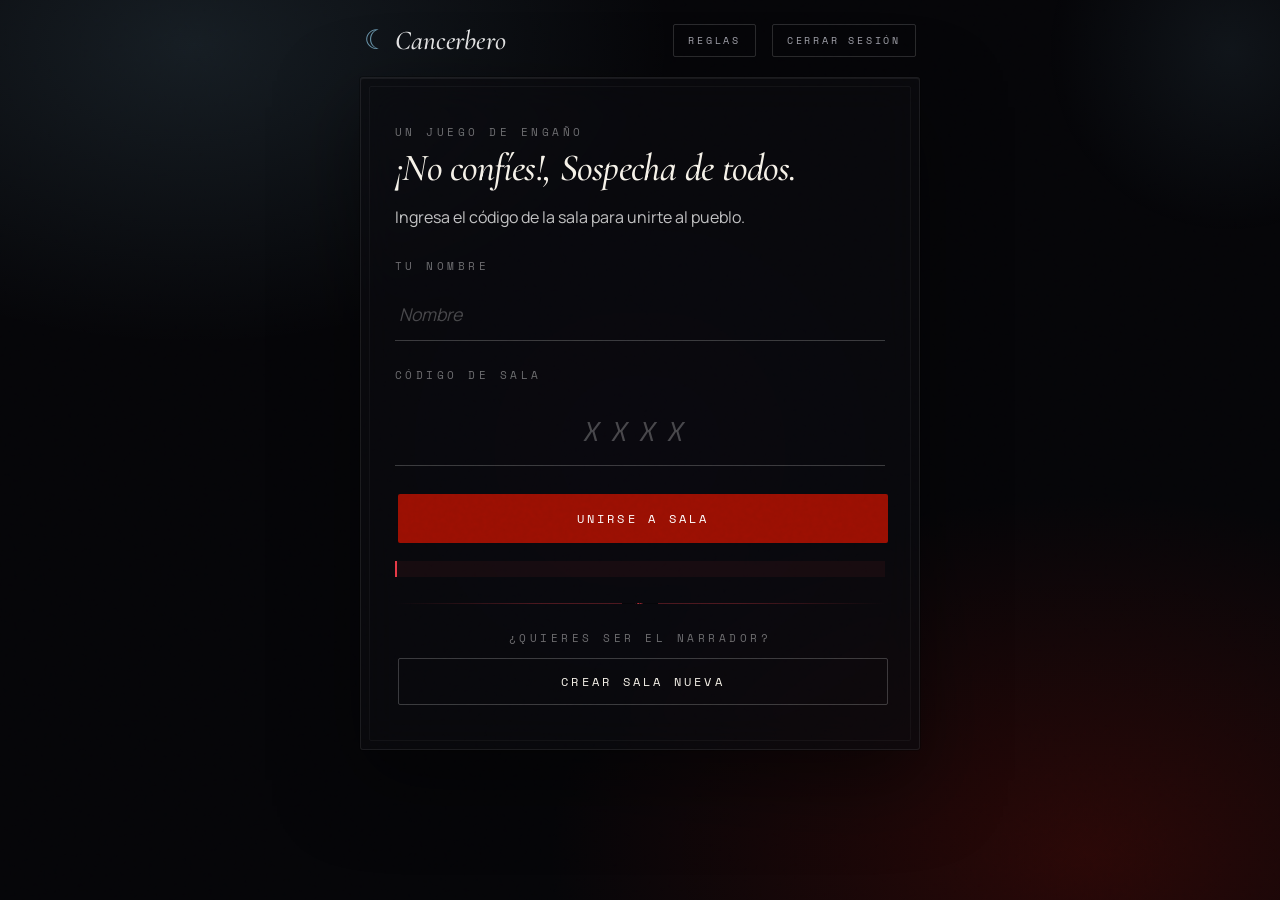
==== commit 6a9d849c: "cartas,qr y animaciones de dia/noche 2" ====
--- a/frontend/index.html
+++ b/frontend/index.html
@@ -15,8 +15,8 @@
     <button class="logout-btn" onclick="document.getElementById('modal-reglas').style.display='flex'">Reglas</button>
     <button class="logout-btn" onclick="salirDePartida()">Cerrar sesión</button>
 
-    <button class="logout-btn" onclick="mostrarTransicionCiclo('noche')">🌙</button>
-    <button class="logout-btn" onclick="mostrarTransicionCiclo('dia')">☀️</button>
+    <!--<button class="logout-btn" onclick="mostrarTransicionCiclo('noche')">🌙</button>-->
+    <!--<button class="logout-btn" onclick="mostrarTransicionCiclo('dia')">☀️</button>-->
 
     <!-- <button class="logout-btn" onclick="activarScreamer('test_' + Date.now())" style="background:rgba(230,57,70,0.15); color:var(--blood-light); border:1px solid rgba(230,57,70,0.4);">
   Test
@@ -62,7 +62,7 @@
     </div>
   </div>
 
-  <!-- ✅ AQUÍ AGREGAMOS EL CONTENEDOR EXCLUSIVO PARA EL QR -->
+  <!--  AQUÍ AGREGAMOS EL CONTENEDOR EXCLUSIVO PARA EL QR -->
   <div id="contenedor-qr-sala" style="display: none; text-align: center; margin-bottom: 24px;"></div>
 
   <h3 id="titulo-jugadores" style="margin-top: 22px;">Reunidos en el pueblo</h3>
@@ -149,26 +149,6 @@
         let intervaloActualizacion;
         let pollingPausado = false;
 
-        // codigo qr 
-        window.addEventListener('DOMContentLoaded', (event) => {
-            // Leemos la barra de direcciones del navegador
-            const parametros = new URLSearchParams(window.location.search);
-            const salaEscaneada = parametros.get("sala"); // Busca si dice ?sala=ALGO
-
-                if (salaEscaneada) {
-                    // Reemplaza 'input-codigo-sala' por el ID real que tenga tu cuadro de texto donde escriben el código
-                    const inputSala = document.getElementById("input-codigo-sala"); 
-                        
-                    if (inputSala) {
-                        inputSala.value = salaEscaneada.toUpperCase(); // Escribe el código automáticamente
-                            
-                        // (Opcional) Si tienes tu menú dividido en "Pantalla de inicio" y "Pantalla para unirse", 
-                        // aquí podrías ocultar el inicio y mostrar directamente el formulario de unirse 
-                        // para que el jugador solo tenga que escribir su nombre.
-                    }
-                }
-        });
-            //codigo qr
 
         // --- Historial persistente de la partida (vive mientras no recargues la página) ---
         let historialEventos = [];
@@ -177,27 +157,88 @@
         function registrarHistorialSiNuevo(sala) {
             const ciclo = sala.ciclo || 1;
 
+            // 1. EVENTO CUPIDO (Se registra en cuanto termina su turno)
+            const claveCupido = `cupido_${ciclo}`;
+            if (!historialClavesRegistradas.has(claveCupido) && sala.estado !== "turno_cupido" && sala.estado !== "esperando_jugadores") {
+                const enamorados = sala.jugadores.filter(j => j.enamorado).map(j => j.nombre);
+                if (enamorados.length === 2) {
+                    historialClavesRegistradas.add(claveCupido);
+                    historialEventos.push(` <strong>Cupido</strong> flechó a <strong style="color:#EC4899;">${enamorados[0]}</strong> y <strong style="color:#EC4899;">${enamorados[1]}</strong>.`);
+                }
+            }
+
+            // 2. EVENTO VIDENTE (Requiere que el backend envíe 'sala.reporte_vidente')
+            const claveVidente = `vidente_${ciclo}`;
+            if (!historialClavesRegistradas.has(claveVidente) && ["turno_lobos", "confirmando_lobos", "turno_bruja", "esperando_narrador_dia", "dia"].includes(sala.estado)) {
+                historialClavesRegistradas.add(claveVidente);
+                if (sala.reporte_vidente) {
+                    historialEventos.push(` <strong>La Vidente</strong> investigó a <strong>${sala.reporte_vidente.objetivo}</strong> y descubrió que es ${sala.reporte_vidente.rol}.`);
+                }
+            }
+
+            // 3. EVENTO LOBOS Y NIÑA (Se registra cuando los lobos terminan)
+            const claveLobos = `lobos_${ciclo}`;
+            if (!historialClavesRegistradas.has(claveLobos) && ["turno_bruja", "esperando_narrador_dia", "turno_cazador", "esperando_narrador_amanecer", "dia"].includes(sala.estado)) {
+                historialClavesRegistradas.add(claveLobos);
+                
+                // Acción de la Niña
+                const nina = sala.jugadores.find(j => j.rol === "Niña");
+                if (nina && nina.espio_esta_noche) {
+                    if (sala.nina_atrapada) {
+                        historialEventos.push(` <strong>La Niña</strong> (${nina.nombre}) espió a los lobos y <strong style="color:var(--blood-red);">fue descubierta</strong>.`);
+                    } else {
+                        historialEventos.push(` <strong>La Niña</strong> (${nina.nombre}) espió a los lobos con éxito y sin ser vista.`);
+                    }
+                }
+
+                // Acción de los Lobos
+                if (sala.victima_lobos) {
+                    historialEventos.push(` <strong>Los Lobos</strong> intentaron cazar a <strong style="color:var(--blood-light);">${sala.victima_lobos}</strong>.`);
+                }
+            }
+
+            // 4. EVENTO BRUJA (Requiere que el backend envíe 'sala.reporte_bruja')
+            const claveBruja = `bruja_${ciclo}`;
+            if (!historialClavesRegistradas.has(claveBruja) && ["esperando_narrador_dia", "turno_cazador", "esperando_narrador_amanecer", "dia"].includes(sala.estado)) {
+                historialClavesRegistradas.add(claveBruja);
+                if (sala.reporte_bruja) {
+                    if (sala.reporte_bruja.salvo) historialEventos.push(` <strong>La Bruja</strong> usó su poción de VIDA para salvar a <strong>${sala.reporte_bruja.salvo}</strong>.`);
+                    if (sala.reporte_bruja.mato) historialEventos.push(` <strong>La Bruja</strong> usó su poción de MUERTE en <strong>${sala.reporte_bruja.mato}</strong>.`);
+                }
+            }
+
+            // 5. RESUMEN DE MUERTES DE LA NOCHE
             const claveNoche = `noche_${ciclo}`;
             if (!historialClavesRegistradas.has(claveNoche) &&
                 ["esperando_narrador_dia", "turno_cazador", "esperando_narrador_amanecer", "dia"].includes(sala.estado)) {
                 const muertes = sala.reporte_muertes || [];
                 historialClavesRegistradas.add(claveNoche);
-                historialEventos.push(
-                    muertes.length > 0
-                        ? ` Noche ${ciclo}: murieron <strong>${muertes.join(", ")}</strong>.`
-                        : ` Noche ${ciclo}: nadie murió.`
-                );
-            }
-
+                if (muertes.length > 0) {
+                    historialEventos.push(` <strong>Resumen Noche ${ciclo}:</strong> Murieron <strong>${muertes.join(", ")}</strong>.`);
+                } else {
+                    historialEventos.push(` <strong>Resumen Noche ${ciclo}:</strong> Nadie murió esta noche.`);
+                }
+            }
+
+            // 6. EVENTO CAZADOR (Requiere que el backend envíe 'sala.victima_cazador')
+            const claveCazador = `cazador_${ciclo}`;
+            if (!historialClavesRegistradas.has(claveCazador) && ["esperando_narrador_amanecer", "dia", "esperando_narrador_noche"].includes(sala.estado)) {
+                historialClavesRegistradas.add(claveCazador);
+                if (sala.victima_cazador) {
+                    historialEventos.push(` <strong>El Cazador</strong> en su último aliento disparó a <strong style="color:var(--blood-light);">${sala.victima_cazador}</strong>.`);
+                }
+            }
+
+            // 7. EVENTO DÍA (Linchamiento)
             const claveDia = `dia_${ciclo}`;
             if (!historialClavesRegistradas.has(claveDia) && sala.estado === "esperando_narrador_noche") {
                 const linchados = sala.ultimo_linchado || [];
                 historialClavesRegistradas.add(claveDia);
-                historialEventos.push(
-                    linchados.length > 0
-                        ? ` Día ${ciclo}: el pueblo linchó a <strong>${linchados.join(", ")}</strong>.`
-                        : ` Día ${ciclo}: hubo empate, nadie fue linchado.`
-                );
+                if (linchados.length > 0) {
+                    historialEventos.push(` <strong>Día ${ciclo}:</strong> El pueblo linchó a <strong style="color:var(--blood-red);">${linchados.join(", ")}</strong>.`);
+                } else {
+                    historialEventos.push(` <strong>Día ${ciclo}:</strong> Hubo empate o abstención, nadie fue linchado.`);
+                }
             }
         }
 
@@ -746,6 +787,25 @@
             const soyMuertoAntesControles = !estoyVivo && (miJugador?.ciclo_muerte || 0) < cicloCurrent;
             const mostrarComoMuertoEnControles = soyMuertoAntesControles || (!estoyVivo && !(soyMuertoEsteCicloControles && estadosNocturnosOcultos.includes(sala.estado)));
 
+            const qrContainer = document.getElementById("contenedor-qr-sala");
+            if (qrContainer) {
+                if (esNarrador && sala.estado === "esperando_jugadores") {
+                    qrContainer.style.display = "block"; // Lo mostramos
+                    
+                    if (qrContainer.innerHTML === "") { // Solo lo dibujamos una vez
+                        const urlBase = "https://incredible-cupcake-22a8f8.netlify.app/"; // <-- website base donde se aloja el juego
+                        const urlInvitacion = encodeURIComponent(`${urlBase}?sala=${miSala}`);
+                        qrContainer.innerHTML = `
+                            <p style="color:var(--text-mute); font-size: 0.85rem; margin-bottom: 12px;">Escanea este código para unirte a la sala:</p>
+                            <div style="background: white; padding: 12px; border-radius: 8px; display: inline-block;">
+                                <img src="https://api.qrserver.com/v1/create-qr-code/?size=150x150&data=${urlInvitacion}" width="150" height="150" alt="QR Sala">
+                            </div>
+                        `;
+                    }
+                } else {
+                    qrContainer.style.display = "none"; // Lo ocultamos cuando el juego empiece
+                }
+            }
 
             if (mostrarComoMuertoEnControles && sala.estado !== "turno_cazador" && sala.estado !== "victoria_lobos" && sala.estado !== "victoria_aldeanos") {
                 controlesHTML += `<p>Estás muerto. Observa en silencio.</p>`;
@@ -758,7 +818,7 @@
                     controlesHTML += `<button onclick="seleccionarEnamorado('${j.nombre}')">${j.nombre}</button> `;
                 });
                 controlesHTML += `<p id="seleccion-cupido"></p>
-                                <button id="btn-confirmar-cupido" style="display:none; background: #00ff00; color: black;" onclick="enviarCupido()">Lanzar Flechas</button>`;
+                                <button id="btn-confirmar-cupido" style="display:none; background: rgba(236, 72, 153, 0.15); color: #EC4899; border: 1px solid #EC4899; font-weight: bold;" onclick="enviarCupido()">Lanzar Flechas</button>`;
             } 
             // TURNO: VIDENTE (Faltaba en la nueva)
             else if (sala.estado === "turno_vidente" && miRol === "Vidente") {
@@ -826,7 +886,7 @@
             // CONFIRMACION LOBOS
             else if (sala.estado === "confirmando_lobos" && miRol === "Hombre Lobo") {
                 if (sala.nina_atrapada) {
-                    controlesHTML += `<p style="color:var(--blood-light); font-size:1.3rem; font-weight:bold; text-align:center;">🐺 ¡Se descubrió a ${sala.victima_lobos} espiando!</p>`;
+                    controlesHTML += `<p style="color:var(--blood-light); font-size:1.3rem; font-weight:bold; text-align:center;"> ¡Se descubrió a ${sala.victima_lobos} espiando!</p>`;
                     controlesHTML += `<p style="color:var(--daylight); text-align:center; font-style:italic;">Su curiosidad le ha costado caro... será devorada esta noche.</p>`;
                 } else {
                     const votosLobos = sala.votos_lobos || [];
@@ -950,28 +1010,7 @@
                                 <h3>Ganadores: ${ganador}</h3>
                                 <button onclick="location.reload()">Jugar otra vez</button>`;
             } 
-            // --- CONTROL DEL QR EN LA PARTE SUPERIOR ---
-            const qrContainer = document.getElementById("contenedor-qr-sala");
-            if (qrContainer) {
-                if (esNarrador && sala.estado === "esperando_jugadores") {
-                    qrContainer.style.display = "block"; // Lo mostramos
-                    
-                    if (qrContainer.innerHTML === "") { // Solo lo dibujamos una vez
-                        const urlBase = "https://incredible-cupcake-22a8f8.netlify.app/"; // <-- website base donde se aloja el juego
-                        const urlInvitacion = encodeURIComponent(`${urlBase}?sala=${miSala}`);
-                        qrContainer.innerHTML = `
-                            <p style="color:var(--text-mute); font-size: 0.85rem; margin-bottom: 12px;">Escanea este código para unirte a la sala:</p>
-                            <div style="background: white; padding: 12px; border-radius: 8px; display: inline-block;">
-                                <img src="https://api.qrserver.com/v1/create-qr-code/?size=150x150&data=${urlInvitacion}" width="150" height="150" alt="QR Sala">
-                            </div>
-                        `;
-                    }
-                } else {
-                    qrContainer.style.display = "none"; // Lo ocultamos cuando el juego empiece
-                }
-            }
-            // -------------------------------------------
-
+            
             // PANEL DEL NARRADOR
             else if (miRol === "narrador") {
                 if (sala.estado === "esperando_jugadores") {
@@ -979,246 +1018,246 @@
                     controlesHTML += ``; 
                 } else {
 
-        const diaActual = sala.ciclo || 1;
-        controlesHTML += `<p class="overline" style="text-align: center; margin-bottom: 18px; border-bottom: 1px solid var(--border-subtle); padding-bottom: 12px;">
-            Noches en el Pueblo · ${diaActual}
-        </p>`;
-
-        // BALANCE DE PODER
-        const lobosVivosCount = sala.jugadores.filter(j => j.rol === "Hombre Lobo" && j.vivo).length;
-        const aldeanosVivosCount = sala.jugadores.filter(j => j.rol !== "Hombre Lobo" && j.rol !== "narrador" && j.vivo).length;
-        const totalVivos = lobosVivosCount + aldeanosVivosCount;
-        const pctLobos = totalVivos > 0 ? (lobosVivosCount / totalVivos * 100) : 0;
-        controlesHTML += `
-        <div style="margin-bottom:18px;">
-            <div style="display:flex; justify-content:space-between; font-size:0.7rem; color:var(--text-mute); text-transform:uppercase; letter-spacing:0.08em; margin-bottom:4px;">
-                <span>Lobos: ${lobosVivosCount}</span>
-                <span>Aldeanos: ${aldeanosVivosCount}</span>
-            </div>
-            <div style="height:8px; border-radius:4px; overflow:hidden; background:var(--emerald); display:flex;">
-                <div style="width:${pctLobos}%; background:var(--blood-red);"></div>
-            </div>
-            ${lobosVivosCount >= aldeanosVivosCount && totalVivos > 0 ? `<p style="color:var(--blood-light); font-size:0.75rem; text-align:center; margin-top:6px;"> Los lobos están en paridad o mayoría — la próxima muerte puede terminar el juego.</p>` : ''}
-        </div>`;
-
-        // REGISTRO GENERAL (reemplaza la lista vieja de jugadores)
-        controlesHTML += `
-        <div style="background: rgba(0,0,0,0.4); border: 1px solid rgba(255,255,255,0.1); border-radius: 6px; padding: 14px; margin-bottom: 20px; box-shadow: inset 0 2px 10px rgba(0,0,0,0.5);">
-            <p class="overline" style="margin-top: 0; color: var(--moonlight); border-bottom: 1px solid rgba(142,202,230,0.2); padding-bottom: 6px;"> Registro General</p>
-            <div style="display: grid; grid-template-columns: 1fr 1fr; gap: 8px;">`;
-
-        sala.jugadores.filter(j => j.rol !== 'narrador').forEach(j => {
-            const colorVivo = j.vivo ? "#fff" : "var(--blood-red)";
-            const opacidad = j.vivo ? "1" : "0.5";
-            const tachado = j.vivo ? "none" : "line-through";
-            const iconoMuerto = j.vivo ? "" : " muerto";
-            const iconoAmor = j.enamorado ? " enamorado" : "";
-            const iconoEspia = (j.rol === "Niña" && j.espio_esta_noche) ? " espio" : "";
-
-            let colorBorde = "var(--emerald)";
-            if (j.rol === "Hombre Lobo") colorBorde = "var(--blood-light)";
-            else if (["Vidente", "Bruja", "Cupido", "Cazador", "Niña"].includes(j.rol)) colorBorde = "var(--daylight)";
-
-            controlesHTML += `
-            <div style="background: rgba(255,255,255,0.03); border-left: 3px solid ${colorBorde}; padding: 6px 10px; border-radius: 3px; opacity: ${opacidad};">
-                <strong style="color: ${colorVivo}; text-decoration: ${tachado}; font-size: 0.95rem;">${j.nombre}${iconoMuerto}${iconoAmor}${iconoEspia}</strong><br>
-                <span style="color: var(--text-mute); font-family: 'Space Mono', monospace; font-size: 0.65rem; text-transform: uppercase;">${j.rol}</span>
-            </div>`;
-        });
-        controlesHTML += `</div></div>`;
-
-        // ALERTA: Niña espiando
-        const ninaViva = sala.jugadores.find(j => j.rol === "Niña" && j.vivo);
-        if (ninaViva && ninaViva.espio_esta_noche && (sala.estado === "turno_lobos" || sala.estado === "confirmando_lobos")) {
-            controlesHTML += `
-            <div style="background: rgba(230,57,70,0.15); border: 1px dashed var(--blood-light); padding: 12px; border-radius: 4px; margin-bottom: 16px; text-align: center; animation: pulse 1.5s infinite;">
-                <span style="font-size: 1.2rem;">""</span><br>
-                <strong style="color: var(--blood-light); font-size: 0.9rem;">¡ALERTA! La Niña (${ninaViva.nombre}) está espiando esta noche.</strong>
-            </div>`;
-        }
-
-        // Enamorados + Bruja, lado a lado
-        const enamorados = sala.jugadores.filter(j => j.enamorado);
-        const bruja = sala.jugadores.find(j => j.rol === "Bruja");
-        if (enamorados.length > 0 || bruja) {
-            controlesHTML += `<div style="display:flex; gap:12px; margin-bottom: 20px; flex-wrap:wrap;">`;
-            if (enamorados.length > 0) {
-                const vivos1 = enamorados[0].vivo ? "#fff" : "var(--blood-red)";
-                const vivos2 = enamorados[1] ? (enamorados[1].vivo ? "#fff" : "var(--blood-red)") : "#fff";
-                controlesHTML += `
-                <div style="flex:1; min-width:140px; background: rgba(0,0,0,0.25); border-left: 2px solid #EC4899; padding: 10px; border-radius: 4px;">
-                    <span style="color: #EC4899; font-size: 0.7rem; text-transform: uppercase; letter-spacing: 0.1em; display:block; margin-bottom:4px;">Enamorados</span>
-                    <span style="color:${vivos1}; font-size: 0.85rem;">${enamorados[0].nombre}</span>${enamorados[1] ? ` & <span style="color:${vivos2}; font-size: 0.85rem;">${enamorados[1].nombre}</span>` : ''}
-                </div>`;
-            }
-            if (bruja) {
-                const pVida = bruja.pocion_vida ? `<span style="color:var(--emerald)">✓</span>` : `<span style="color:var(--blood-light)">✗</span>`;
-                const pMuerte = bruja.pocion_muerte ? `<span style="color:var(--emerald)">✓</span>` : `<span style="color:var(--blood-light)">✗</span>`;
-                const estadoBruja = bruja.vivo ? "Viva" : "Muerta";
-                controlesHTML += `
-                <div style="flex:1; min-width:140px; background: rgba(0,0,0,0.25); border-left: 2px solid var(--violet); padding: 10px; border-radius: 4px;">
-                    <span style="color: var(--violet); font-size: 0.7rem; text-transform: uppercase; letter-spacing: 0.1em; display:block; margin-bottom:4px;">Bruja (${estadoBruja})</span>
-                    <span style="font-size: 0.85rem; color: #fff;">Vida: ${pVida} | Muerte: ${pMuerte}</span>
-                </div>`;
-            }
-            controlesHTML += `</div>`;
-        }
-
-        // ZONA DE ACCIÓN EN VIVO
-        //controlesHTML += `<p class="overline" style="color: var(--daylight); border-bottom: 1px solid rgba(245, 158, 11, 0.2); padding-bottom: 6px;"> En vivo: ${sala.estado.replace(/_/g, ' ').toUpperCase()}</p>`;
-
-        if (sala.estado === "turno_cupido") {
-            const cupido = sala.jugadores.find(j => j.rol === "Cupido");
-            controlesHTML += `<div style="background: rgba(236,72,153,0.08); border: 1px dashed #EC4899; padding: 12px; border-radius: 4px; margin-bottom: 16px; text-align:center;">
-                <span style="font-size:1.2rem;">enamorados</span><br>
-                <span style="color:#EC4899; font-size:0.9rem;">Esperando a que <strong>${cupido ? cupido.nombre : "Cupido"}</strong> elija a los enamorados...</span>
-            </div>`;
-        }
-
-        else if (sala.estado === "turno_vidente") {
-            const vidente = sala.jugadores.find(j => j.rol === "Vidente" && j.vivo);
-            controlesHTML += `<div style="background: rgba(142,202,230,0.08); border: 1px dashed var(--moonlight); padding: 12px; border-radius: 4px; margin-bottom: 16px; text-align:center;">
-                <span style="font-size:1.2rem;">revelacion</span><br>
-                <span style="color:var(--moonlight); font-size:0.9rem;">Esperando a que <strong>${vidente ? vidente.nombre : "la Vidente"}</strong> investigue a alguien...</span>
-            </div>`;
-        }
-
-        else if (sala.estado === "turno_lobos" || sala.estado === "confirmando_lobos") {
-            const votosLobos = sala.votos_lobos || [];
-            const lobosVivos = sala.jugadores.filter(j => j.rol === 'Hombre Lobo' && j.vivo);
-            controlesHTML += `<div style="background: rgba(255,255,255,0.03); border: 1px dashed rgba(230,57,70,0.3); padding: 12px; border-radius: 4px; margin-bottom: 16px;">`;
-            controlesHTML += `<p style="margin:0 0 10px 0; color:var(--text-primary); font-size:0.9rem;">🐺 <strong>El debate de la manada:</strong></p>`;
-            lobosVivos.forEach(lobo => {
-                const voto = votosLobos.find(v => v.lobo === lobo.nombre);
-                const textoVoto = voto ? `<strong style="color:var(--blood-light);">${voto.voto}</strong>` : `<span style="color:var(--text-mute); font-style:italic;">decidiendo...</span>`;
-                controlesHTML += `<p style="margin: 4px 0; font-size: 0.95rem;">${lobo.nombre} ➔ ${textoVoto}</p>`;
-            });
-            controlesHTML += `</div>`;
-        }
-
-        else if (sala.estado === "turno_bruja") {
-            const brujaViva = sala.jugadores.find(j => j.rol === "Bruja" && j.vivo);
-            const victima = sala.victima_lobos;
-            controlesHTML += `<div style="background: rgba(167,139,250,0.08); border: 1px dashed var(--violet); padding: 12px; border-radius: 4px; margin-bottom: 16px; text-align:center;">
-                <span style="font-size:1.2rem;">pocion</span><br>
-                <span style="color:var(--violet); font-size:0.9rem;">Los lobos eligieron a <strong>${victima ?? "nadie"}</strong>. Esperando la decisión de <strong>${brujaViva ? brujaViva.nombre : "la Bruja"}</strong>...</span>
-            </div>`;
-        }
-
-        else if (sala.estado === "esperando_narrador_dia") {
-            const reporteMuertes = sala.reporte_muertes || [];
-            const cazadorMurioEstaNoche = sala.jugadores.some(j => j.rol === "Cazador" && reporteMuertes.includes(j.nombre));
-
-            controlesHTML += `
-            <div style="background: linear-gradient(180deg, rgba(20,30,40,0.8) 0%, rgba(10,15,20,0.9) 100%); border: 1px solid var(--moonlight); padding: 16px; border-radius: 6px; margin-bottom: 20px; box-shadow: 0 10px 30px rgba(0,0,0,0.5);">
-                <h3 style="margin-top:0; color:var(--moonlight); border-bottom:1px solid rgba(142,202,230,0.2); padding-bottom:8px; font-size:1.3rem;"> Guion del Amanecer</h3>
-                <p style="color:var(--text-mute); font-size:0.8rem; text-transform:uppercase; margin-bottom:12px;">Lee esto en voz alta:</p>`;
-
-            if (reporteMuertes.length > 0) {
-                controlesHTML += `<p style="font-size: 1.15rem; font-style: italic; color: #fff; line-height: 1.6;">"La aldea despierta... pero una espesa bruma trae olor a sangre. Esta noche, la tragedia se ha llevado a <strong>${reporteMuertes.length}</strong> de los nuestros..."</p>`;
-                controlesHTML += `<div style="background:rgba(0,0,0,0.4); padding:10px; border-radius:4px; margin-top:12px;">`;
-                reporteMuertes.forEach(nombreMuerto => {
-                    const jMuerto = sala.jugadores.find(j => j.nombre === nombreMuerto);
-                    let nota = "Asesinato";
-                    if (jMuerto?.enamorado) nota += " o Suicidio por amor";
-                    controlesHTML += `<p style="margin:6px 0; font-size:1rem;"><strong style="color:var(--blood-light);">${nombreMuerto}</strong> <span style="color:var(--text-mute); font-size:0.85rem;">(Era: <strong style="color:var(--daylight);">${jMuerto ? jMuerto.rol : '?'}</strong>)</span> <br><span style="color:gray; font-size:0.75rem;">Causa: ${nota}</span></p>`;
-                });
-                controlesHTML += `</div>`;
-            } else {
-                controlesHTML += `<p style="font-size: 1.15rem; font-style: italic; color: var(--emerald); line-height: 1.6;">"Abran los ojos. Un milagro ha ocurrido... A pesar de los aullidos en la oscuridad y el peligro acechante, <strong>todos</strong> han logrado sobrevivir esta noche."</p>`;
-            }
-            controlesHTML += `</div>`;
-
-            if (sala.victoria_pendiente) {
-                controlesHTML += `
-                <div style="background: linear-gradient(180deg, rgba(245,158,11,0.15), rgba(230,57,70,0.1)); border: 1px solid var(--daylight); padding: 16px; border-radius: 6px; text-align:center;">
-                    <p style="color:var(--daylight); font-weight:bold; margin:0 0 10px 0;"> Esto termina la partida. Narra el desenlace con calma y, cuando estés listo:</p>
-                    <button style="background:var(--daylight); color:#000; width:100%; font-weight:bold;" onclick="revelarResultado()"> Revelar resultado final</button>
-                </div>`;
-            } else if (cazadorMurioEstaNoche) {
-                controlesHTML += `<p style="color:var(--daylight); text-align:center; font-style:italic;">El Cazador ha caído. Anúncialo y dale su turno:</p>`;
-                controlesHTML += `<button style="background:var(--daylight); color:#000; width:100%; margin-top:8px; font-weight:bold;" onclick="anunciarDia()">Dar Turno al Cazador </button>`;
-            } else {
-                controlesHTML += `<button style="background:var(--daylight); color:#000; width:100%; margin-top:8px; font-weight:bold;" onclick="anunciarDia()"> Declarar que es de Día</button>`;
-            }
-        }
-
-        else if (sala.estado === "turno_cazador") {
-            controlesHTML += `<p style="color:var(--daylight); font-style:italic; text-align:center;">El Cazador está agonizando y a punto de disparar... espera su decisión.</p>`;
-        }
-
-        else if (sala.estado === "esperando_narrador_amanecer") {
-            controlesHTML += `<p style="color:var(--text-mute); text-align:center;">El disparo ha sonado. Ya puedes declarar el amanecer.</p>`;
-            controlesHTML += `<button style="background:var(--daylight); color:#000; width:100%; font-weight:bold; margin-top:10px;" onclick="anunciarAmanecer()"> Que amanezca</button>`;
-        }
-
-        else if (sala.estado === "dia") {
-            const votosDia = sala.votos_dia || [];
-            const jugadoresVivos = sala.jugadores.filter(j => j.vivo && j.rol !== "narrador");
-            controlesHTML += `<div style="background: rgba(255,255,255,0.03); border: 1px solid var(--border-subtle); padding: 14px; border-radius: 4px;">`;
-            controlesHTML += `<p style="margin-top:0; color:var(--text-mute); font-size:0.85rem;">Votos emitidos: <strong style="color:#fff;">${votosDia.length} / ${jugadoresVivos.length}</strong></p>`;
-            const conteo = {};
-            votosDia.forEach(v => { conteo[v.acusado] = (conteo[v.acusado] || 0) + v.peso; });
-            sala.jugadores.filter(j => j.vivo && j.rol !== 'narrador').forEach(j => {
-                const votos = conteo[j.nombre] || 0;
-                const barra = votos > 0
-                    ? `<span style="color:var(--daylight); font-weight:bold;">${'█'.repeat(votos)} ${votos}</span>`
-                    : `<span style="color:var(--text-mute); font-size:0.8rem;">0</span>`;
-                controlesHTML += `<div style="display:flex; justify-content:space-between; margin-bottom:6px; font-size:0.95rem;"><span>${j.nombre}</span> ${barra}</div>`;
-            });
-            const votosAbs = conteo['abstencion'] || 0;
-            if (votosAbs > 0) {
-                controlesHTML += `<div style="display:flex; justify-content:space-between; margin-top:10px; padding-top:10px; border-top:1px solid rgba(255,255,255,0.1); font-size:0.95rem;">
-                    <span style="color:var(--text-mute)">Abstención</span>
-                    <span style="color:var(--daylight); font-weight:bold;">${'█'.repeat(votosAbs)} ${votosAbs}</span>
-                </div>`;
-            }
-            controlesHTML += `</div>`;
-        }
-
-        else if (sala.estado === "esperando_narrador_noche") {
-            const ultimoLinchado = sala.ultimo_linchado || [];
-
-            controlesHTML += `<div style="background: rgba(20,20,30,0.8); border: 1px solid var(--moonlight); padding: 16px; border-radius: 6px; margin-bottom: 20px; box-shadow: 0 10px 30px rgba(0,0,0,0.5);">`;
-            controlesHTML += `<h3 style="margin-top:0; color:var(--moonlight); border-bottom:1px solid rgba(142,202,230,0.2); padding-bottom:8px; font-size:1.3rem;"> Votacion del Pueblo</h3>`;
-
-            if (ultimoLinchado.length > 0) {
-                controlesHTML += `<p style="font-size: 1.15rem; font-style: italic; color: #fff; line-height: 1.6;">"La aldea ha tomado una decisión. Hoy, el pueblo ha decidido ejecutar a..."</p>`;
-                controlesHTML += `<div style="background:rgba(0,0,0,0.4); padding:10px; border-radius:4px; margin-top:12px;">`;
-                ultimoLinchado.forEach(nombreMuerto => {
-                    const jMuerto = sala.jugadores.find(j => j.nombre === nombreMuerto);
-                    controlesHTML += `<p style="margin:6px 0; font-size:1rem;"><strong style="color:var(--blood-light);">${nombreMuerto}</strong> <span style="color:var(--text-mute); font-size:0.85rem;">(Era: <strong style="color:var(--daylight);">${jMuerto ? jMuerto.rol : '?'}</strong>)</span></p>`;
-                });
-                controlesHTML += `</div>`;
-            } else {
-                controlesHTML += `<p style="font-size: 1.15rem; font-style: italic; color: var(--text-mute); line-height: 1.6;">"El pueblo no logró llegar a un acuerdo. Nadie será ejecutado hoy... pero la noche se acerca."</p>`;
-            }
-            controlesHTML += `</div>`;
-
-            if (sala.victoria_pendiente) {
-                controlesHTML += `
-                <div style="background: linear-gradient(180deg, rgba(245,158,11,0.15), rgba(230,57,70,0.1)); border: 1px solid var(--daylight); padding: 16px; border-radius: 6px; text-align:center;">
-                    <p style="color:var(--daylight); font-weight:bold; margin:0 0 10px 0;"> Esto termina la partida. Narra el desenlace con calma y, cuando estés listo:</p>
-                    <button style="background:var(--daylight); color:#000; width:100%; font-weight:bold;" onclick="revelarResultado()"> Revelar resultado final</button>
-                </div>`;
-            } else {
-                controlesHTML += `<button style="background:var(--moonlight); color:#000; width:100%; margin-top:8px; font-weight:bold;" onclick="anunciarNoche()"> Declarar la Noche</button>`;
-            }
-        }
-
-        // HISTORIAL DE LA PARTIDA
-        registrarHistorialSiNuevo(sala);
-        if (historialEventos.length > 0) {
-            controlesHTML += `
-            <details style="margin-top:24px; border-top:1px solid var(--border-subtle); padding-top:14px;">
-                <summary style="cursor:pointer; color:var(--text-mute); font-family:'Space Mono',monospace; font-size:0.75rem; text-transform:uppercase; letter-spacing:0.1em;"> Historial de la partida (${historialEventos.length})</summary>
-                <div style="margin-top:10px; max-height:220px; overflow-y:auto;">
-                    ${historialEventos.slice().reverse().map(ev => `<p style="font-size:0.85rem; color:var(--text-secondary); margin:6px 0; padding-left:10px; border-left:2px solid var(--border-subtle);">${ev}</p>`).join('')}
-                </div>
-            </details>`;
-        }
-    }
-}
+                    const diaActual = sala.ciclo || 1;
+                    controlesHTML += `<p class="overline" style="text-align: center; margin-bottom: 18px; border-bottom: 1px solid var(--border-subtle); padding-bottom: 12px;">
+                        Noches en el Pueblo · ${diaActual}
+                    </p>`;
+
+                    // BALANCE DE PODER
+                    const lobosVivosCount = sala.jugadores.filter(j => j.rol === "Hombre Lobo" && j.vivo).length;
+                    const aldeanosVivosCount = sala.jugadores.filter(j => j.rol !== "Hombre Lobo" && j.rol !== "narrador" && j.vivo).length;
+                    const totalVivos = lobosVivosCount + aldeanosVivosCount;
+                    const pctLobos = totalVivos > 0 ? (lobosVivosCount / totalVivos * 100) : 0;
+                    controlesHTML += `
+                    <div style="margin-bottom:18px;">
+                        <div style="display:flex; justify-content:space-between; font-size:0.7rem; color:var(--text-mute); text-transform:uppercase; letter-spacing:0.08em; margin-bottom:4px;">
+                            <span>Lobos: ${lobosVivosCount}</span>
+                            <span>Aldeanos: ${aldeanosVivosCount}</span>
+                        </div>
+                        <div style="height:8px; border-radius:4px; overflow:hidden; background:var(--emerald); display:flex;">
+                            <div style="width:${pctLobos}%; background:var(--blood-red);"></div>
+                        </div>
+                        ${lobosVivosCount >= aldeanosVivosCount && totalVivos > 0 ? `<p style="color:var(--blood-light); font-size:0.75rem; text-align:center; margin-top:6px;"> Los lobos están en paridad o mayoría — la próxima muerte puede terminar el juego.</p>` : ''}
+                    </div>`;
+
+                    // REGISTRO GENERAL (reemplaza la lista vieja de jugadores)
+                    controlesHTML += `
+                    <div style="background: rgba(0,0,0,0.4); border: 1px solid rgba(255,255,255,0.1); border-radius: 6px; padding: 14px; margin-bottom: 20px; box-shadow: inset 0 2px 10px rgba(0,0,0,0.5);">
+                        <p class="overline" style="margin-top: 0; color: var(--moonlight); border-bottom: 1px solid rgba(142,202,230,0.2); padding-bottom: 6px;"> Registro General</p>
+                        <div style="display: grid; grid-template-columns: 1fr 1fr; gap: 8px;">`;
+
+                    sala.jugadores.filter(j => j.rol !== 'narrador').forEach(j => {
+                        const colorVivo = j.vivo ? "#fff" : "var(--blood-red)";
+                        const opacidad = j.vivo ? "1" : "0.5";
+                        const tachado = j.vivo ? "none" : "line-through";
+                        const iconoMuerto = j.vivo ? "" : " muerto";
+                        const iconoAmor = j.enamorado ? " enamorado" : "";
+                        const iconoEspia = (j.rol === "Niña" && j.espio_esta_noche) ? " espio" : "";
+
+                        let colorBorde = "var(--emerald)";
+                        if (j.rol === "Hombre Lobo") colorBorde = "var(--blood-light)";
+                        else if (["Vidente", "Bruja", "Cupido", "Cazador", "Niña"].includes(j.rol)) colorBorde = "var(--daylight)";
+
+                        controlesHTML += `
+                        <div style="background: rgba(255,255,255,0.03); border-left: 3px solid ${colorBorde}; padding: 6px 10px; border-radius: 3px; opacity: ${opacidad};">
+                            <strong style="color: ${colorVivo}; text-decoration: ${tachado}; font-size: 0.95rem;">${j.nombre}${iconoMuerto}${iconoAmor}${iconoEspia}</strong><br>
+                            <span style="color: var(--text-mute); font-family: 'Space Mono', monospace; font-size: 0.65rem; text-transform: uppercase;">${j.rol}</span>
+                        </div>`;
+                    });
+                    controlesHTML += `</div></div>`;
+
+                    // ALERTA: Niña espiando
+                    const ninaViva = sala.jugadores.find(j => j.rol === "Niña" && j.vivo);
+                    if (ninaViva && ninaViva.espio_esta_noche && (sala.estado === "turno_lobos" || sala.estado === "confirmando_lobos")) {
+                        controlesHTML += `
+                        <div style="background: rgba(230,57,70,0.15); border: 1px dashed var(--blood-light); padding: 12px; border-radius: 4px; margin-bottom: 16px; text-align: center; animation: pulse 1.5s infinite;">
+                            <span style="font-size: 1.2rem;"></span><br>
+                            <strong style="color: var(--blood-light); font-size: 0.9rem;">¡ALERTA! La Niña (${ninaViva.nombre}) está espiando esta noche.</strong>
+                        </div>`;
+                    }
+
+                    // Enamorados + Bruja, lado a lado
+                    const enamorados = sala.jugadores.filter(j => j.enamorado);
+                    const bruja = sala.jugadores.find(j => j.rol === "Bruja");
+                    if (enamorados.length > 0 || bruja) {
+                        controlesHTML += `<div style="display:flex; gap:12px; margin-bottom: 20px; flex-wrap:wrap;">`;
+                        if (enamorados.length > 0) {
+                            const vivos1 = enamorados[0].vivo ? "#fff" : "var(--blood-red)";
+                            const vivos2 = enamorados[1] ? (enamorados[1].vivo ? "#fff" : "var(--blood-red)") : "#fff";
+                            controlesHTML += `
+                            <div style="flex:1; min-width:140px; background: rgba(0,0,0,0.25); border-left: 2px solid #EC4899; padding: 10px; border-radius: 4px;">
+                                <span style="color: #EC4899; font-size: 0.7rem; text-transform: uppercase; letter-spacing: 0.1em; display:block; margin-bottom:4px;">Enamorados</span>
+                                <span style="color:${vivos1}; font-size: 0.85rem;">${enamorados[0].nombre}</span>${enamorados[1] ? ` & <span style="color:${vivos2}; font-size: 0.85rem;">${enamorados[1].nombre}</span>` : ''}
+                            </div>`;
+                        }
+                        if (bruja) {
+                            const pVida = bruja.pocion_vida ? `<span style="color:var(--emerald)">✓</span>` : `<span style="color:var(--blood-light)">✗</span>`;
+                            const pMuerte = bruja.pocion_muerte ? `<span style="color:var(--emerald)">✓</span>` : `<span style="color:var(--blood-light)">✗</span>`;
+                            const estadoBruja = bruja.vivo ? "Viva" : "Muerta";
+                            controlesHTML += `
+                            <div style="flex:1; min-width:140px; background: rgba(0,0,0,0.25); border-left: 2px solid var(--violet); padding: 10px; border-radius: 4px;">
+                                <span style="color: var(--violet); font-size: 0.7rem; text-transform: uppercase; letter-spacing: 0.1em; display:block; margin-bottom:4px;">Bruja (${estadoBruja})</span>
+                                <span style="font-size: 0.85rem; color: #fff;">Vida: ${pVida} | Muerte: ${pMuerte}</span>
+                            </div>`;
+                        }
+                        controlesHTML += `</div>`;
+                    }
+
+                    // ZONA DE ACCIÓN EN VIVO
+                    //controlesHTML += `<p class="overline" style="color: var(--daylight); border-bottom: 1px solid rgba(245, 158, 11, 0.2); padding-bottom: 6px;"> En vivo: ${sala.estado.replace(/_/g, ' ').toUpperCase()}</p>`;
+
+                    if (sala.estado === "turno_cupido") {
+                        const cupido = sala.jugadores.find(j => j.rol === "Cupido");
+                        controlesHTML += `<div style="background: rgba(236,72,153,0.08); border: 1px dashed #EC4899; padding: 12px; border-radius: 4px; margin-bottom: 16px; text-align:center;">
+                            <span style="font-size:1.2rem;">enamorados</span><br>
+                            <span style="color:#EC4899; font-size:0.9rem;">Esperando a que <strong>${cupido ? cupido.nombre : "Cupido"}</strong> elija a los enamorados...</span>
+                        </div>`;
+                    }
+
+                    else if (sala.estado === "turno_vidente") {
+                        const vidente = sala.jugadores.find(j => j.rol === "Vidente" && j.vivo);
+                        controlesHTML += `<div style="background: rgba(142,202,230,0.08); border: 1px dashed var(--moonlight); padding: 12px; border-radius: 4px; margin-bottom: 16px; text-align:center;">
+                            <span style="font-size:1.2rem;">revelacion</span><br>
+                            <span style="color:var(--moonlight); font-size:0.9rem;">Esperando a que <strong>${vidente ? vidente.nombre : "la Vidente"}</strong> investigue a alguien...</span>
+                        </div>`;
+                    }
+
+                    else if (sala.estado === "turno_lobos" || sala.estado === "confirmando_lobos") {
+                        const votosLobos = sala.votos_lobos || [];
+                        const lobosVivos = sala.jugadores.filter(j => j.rol === 'Hombre Lobo' && j.vivo);
+                        controlesHTML += `<div style="background: rgba(255,255,255,0.03); border: 1px dashed rgba(230,57,70,0.3); padding: 12px; border-radius: 4px; margin-bottom: 16px;">`;
+                        controlesHTML += `<p style="margin:0 0 10px 0; color:var(--text-primary); font-size:0.9rem;"> <strong>El debate de la manada:</strong></p>`;
+                        lobosVivos.forEach(lobo => {
+                            const voto = votosLobos.find(v => v.lobo === lobo.nombre);
+                            const textoVoto = voto ? `<strong style="color:var(--blood-light);">${voto.voto}</strong>` : `<span style="color:var(--text-mute); font-style:italic;">decidiendo...</span>`;
+                            controlesHTML += `<p style="margin: 4px 0; font-size: 0.95rem;">${lobo.nombre} ➔ ${textoVoto}</p>`;
+                        });
+                        controlesHTML += `</div>`;
+                    }
+
+                    else if (sala.estado === "turno_bruja") {
+                        const brujaViva = sala.jugadores.find(j => j.rol === "Bruja" && j.vivo);
+                        const victima = sala.victima_lobos;
+                        controlesHTML += `<div style="background: rgba(167,139,250,0.08); border: 1px dashed var(--violet); padding: 12px; border-radius: 4px; margin-bottom: 16px; text-align:center;">
+                            <span style="font-size:1.2rem;">pocion</span><br>
+                            <span style="color:var(--violet); font-size:0.9rem;">Los lobos eligieron a <strong>${victima ?? "nadie"}</strong>. Esperando la decisión de <strong>${brujaViva ? brujaViva.nombre : "la Bruja"}</strong>...</span>
+                        </div>`;
+                    }
+
+                    else if (sala.estado === "esperando_narrador_dia") {
+                        const reporteMuertes = sala.reporte_muertes || [];
+                        const cazadorMurioEstaNoche = sala.jugadores.some(j => j.rol === "Cazador" && reporteMuertes.includes(j.nombre));
+
+                        controlesHTML += `
+                        <div style="background: linear-gradient(180deg, rgba(20,30,40,0.8) 0%, rgba(10,15,20,0.9) 100%); border: 1px solid var(--moonlight); padding: 16px; border-radius: 6px; margin-bottom: 20px; box-shadow: 0 10px 30px rgba(0,0,0,0.5);">
+                            <h3 style="margin-top:0; color:var(--moonlight); border-bottom:1px solid rgba(142,202,230,0.2); padding-bottom:8px; font-size:1.3rem;"> Guion del Amanecer</h3>
+                            <p style="color:var(--text-mute); font-size:0.8rem; text-transform:uppercase; margin-bottom:12px;">Lee esto en voz alta:</p>`;
+
+                        if (reporteMuertes.length > 0) {
+                            controlesHTML += `<p style="font-size: 1.15rem; font-style: italic; color: #fff; line-height: 1.6;">"La aldea despierta... pero una espesa bruma trae olor a sangre. Esta noche, la tragedia se ha llevado a <strong>${reporteMuertes.length}</strong> de los nuestros..."</p>`;
+                            controlesHTML += `<div style="background:rgba(0,0,0,0.4); padding:10px; border-radius:4px; margin-top:12px;">`;
+                            reporteMuertes.forEach(nombreMuerto => {
+                                const jMuerto = sala.jugadores.find(j => j.nombre === nombreMuerto);
+                                let nota = "Asesinato";
+                                if (jMuerto?.enamorado) nota += " o Suicidio por amor";
+                                controlesHTML += `<p style="margin:6px 0; font-size:1rem;"><strong style="color:var(--blood-light);">${nombreMuerto}</strong> <span style="color:var(--text-mute); font-size:0.85rem;">(Era: <strong style="color:var(--daylight);">${jMuerto ? jMuerto.rol : '?'}</strong>)</span> <br><span style="color:gray; font-size:0.75rem;">Causa: ${nota}</span></p>`;
+                            });
+                            controlesHTML += `</div>`;
+                        } else {
+                            controlesHTML += `<p style="font-size: 1.15rem; font-style: italic; color: var(--emerald); line-height: 1.6;">"Abran los ojos. Un milagro ha ocurrido... A pesar de los aullidos en la oscuridad y el peligro acechante, <strong>todos</strong> han logrado sobrevivir esta noche."</p>`;
+                        }
+                        controlesHTML += `</div>`;
+
+                        if (sala.victoria_pendiente) {
+                            controlesHTML += `
+                            <div style="background: linear-gradient(180deg, rgba(245,158,11,0.15), rgba(230,57,70,0.1)); border: 1px solid var(--daylight); padding: 16px; border-radius: 6px; text-align:center;">
+                                <p style="color:var(--daylight); font-weight:bold; margin:0 0 10px 0;"> Esto termina la partida. Narra el desenlace con calma y, cuando estés listo:</p>
+                                <button style="background:var(--daylight); color:#000; width:100%; font-weight:bold;" onclick="revelarResultado()"> Revelar resultado final</button>
+                            </div>`;
+                        } else if (cazadorMurioEstaNoche) {
+                            controlesHTML += `<p style="color:var(--daylight); text-align:center; font-style:italic;">El Cazador ha caído. Anúncialo y dale su turno:</p>`;
+                            controlesHTML += `<button style="background:var(--daylight); color:#000; width:100%; margin-top:8px; font-weight:bold;" onclick="anunciarDia()">Dar Turno al Cazador </button>`;
+                        } else {
+                            controlesHTML += `<button style="background:var(--daylight); color:#000; width:100%; margin-top:8px; font-weight:bold;" onclick="anunciarDia()"> Declarar que es de Día</button>`;
+                        }
+                    }
+
+                    else if (sala.estado === "turno_cazador") {
+                        controlesHTML += `<p style="color:var(--daylight); font-style:italic; text-align:center;">El Cazador está agonizando y a punto de disparar... espera su decisión.</p>`;
+                    }
+
+                    else if (sala.estado === "esperando_narrador_amanecer") {
+                        controlesHTML += `<p style="color:var(--text-mute); text-align:center;">El disparo ha sonado. Ya puedes declarar el amanecer.</p>`;
+                        controlesHTML += `<button style="background:var(--daylight); color:#000; width:100%; font-weight:bold; margin-top:10px;" onclick="anunciarAmanecer()"> Que amanezca</button>`;
+                    }
+
+                    else if (sala.estado === "dia") {
+                        const votosDia = sala.votos_dia || [];
+                        const jugadoresVivos = sala.jugadores.filter(j => j.vivo && j.rol !== "narrador");
+                        controlesHTML += `<div style="background: rgba(255,255,255,0.03); border: 1px solid var(--border-subtle); padding: 14px; border-radius: 4px;">`;
+                        controlesHTML += `<p style="margin-top:0; color:var(--text-mute); font-size:0.85rem;">Votos emitidos: <strong style="color:#fff;">${votosDia.length} / ${jugadoresVivos.length}</strong></p>`;
+                        const conteo = {};
+                        votosDia.forEach(v => { conteo[v.acusado] = (conteo[v.acusado] || 0) + v.peso; });
+                        sala.jugadores.filter(j => j.vivo && j.rol !== 'narrador').forEach(j => {
+                            const votos = conteo[j.nombre] || 0;
+                            const barra = votos > 0
+                                ? `<span style="color:var(--daylight); font-weight:bold;">${'█'.repeat(votos)} ${votos}</span>`
+                                : `<span style="color:var(--text-mute); font-size:0.8rem;">0</span>`;
+                            controlesHTML += `<div style="display:flex; justify-content:space-between; margin-bottom:6px; font-size:0.95rem;"><span>${j.nombre}</span> ${barra}</div>`;
+                        });
+                        const votosAbs = conteo['abstencion'] || 0;
+                        if (votosAbs > 0) {
+                            controlesHTML += `<div style="display:flex; justify-content:space-between; margin-top:10px; padding-top:10px; border-top:1px solid rgba(255,255,255,0.1); font-size:0.95rem;">
+                                <span style="color:var(--text-mute)">Abstención</span>
+                                <span style="color:var(--daylight); font-weight:bold;">${'█'.repeat(votosAbs)} ${votosAbs}</span>
+                            </div>`;
+                        }
+                        controlesHTML += `</div>`;
+                    }
+
+                    else if (sala.estado === "esperando_narrador_noche") {
+                        const ultimoLinchado = sala.ultimo_linchado || [];
+
+                        controlesHTML += `<div style="background: rgba(20,20,30,0.8); border: 1px solid var(--moonlight); padding: 16px; border-radius: 6px; margin-bottom: 20px; box-shadow: 0 10px 30px rgba(0,0,0,0.5);">`;
+                        controlesHTML += `<h3 style="margin-top:0; color:var(--moonlight); border-bottom:1px solid rgba(142,202,230,0.2); padding-bottom:8px; font-size:1.3rem;"> Votacion del Pueblo</h3>`;
+
+                        if (ultimoLinchado.length > 0) {
+                            controlesHTML += `<p style="font-size: 1.15rem; font-style: italic; color: #fff; line-height: 1.6;">"La aldea ha tomado una decisión. Hoy, el pueblo ha decidido ejecutar a..."</p>`;
+                            controlesHTML += `<div style="background:rgba(0,0,0,0.4); padding:10px; border-radius:4px; margin-top:12px;">`;
+                            ultimoLinchado.forEach(nombreMuerto => {
+                                const jMuerto = sala.jugadores.find(j => j.nombre === nombreMuerto);
+                                controlesHTML += `<p style="margin:6px 0; font-size:1rem;"><strong style="color:var(--blood-light);">${nombreMuerto}</strong> <span style="color:var(--text-mute); font-size:0.85rem;">(Era: <strong style="color:var(--daylight);">${jMuerto ? jMuerto.rol : '?'}</strong>)</span></p>`;
+                            });
+                            controlesHTML += `</div>`;
+                        } else {
+                            controlesHTML += `<p style="font-size: 1.15rem; font-style: italic; color: var(--text-mute); line-height: 1.6;">"El pueblo no logró llegar a un acuerdo. Nadie será ejecutado hoy... pero la noche se acerca."</p>`;
+                        }
+                        controlesHTML += `</div>`;
+
+                        if (sala.victoria_pendiente) {
+                            controlesHTML += `
+                            <div style="background: linear-gradient(180deg, rgba(245,158,11,0.15), rgba(230,57,70,0.1)); border: 1px solid var(--daylight); padding: 16px; border-radius: 6px; text-align:center;">
+                                <p style="color:var(--daylight); font-weight:bold; margin:0 0 10px 0;"> Esto termina la partida. Narra el desenlace con calma y, cuando estés listo:</p>
+                                <button style="background:var(--daylight); color:#000; width:100%; font-weight:bold;" onclick="revelarResultado()"> Revelar resultado final</button>
+                            </div>`;
+                        } else {
+                            controlesHTML += `<button style="background:var(--moonlight); color:#000; width:100%; margin-top:8px; font-weight:bold;" onclick="anunciarNoche()"> Declarar la Noche</button>`;
+                        }
+                    }
+
+                    // HISTORIAL DE LA PARTIDA
+                    registrarHistorialSiNuevo(sala);
+                    if (historialEventos.length > 0) {
+                        controlesHTML += `
+                        <details style="margin-top:24px; border-top:1px solid var(--border-subtle); padding-top:14px;">
+                            <summary style="cursor:pointer; color:var(--text-mute); font-family:'Space Mono',monospace; font-size:0.75rem; text-transform:uppercase; letter-spacing:0.1em;"> Historial de la partida (${historialEventos.length})</summary>
+                            <div style="margin-top:10px; max-height:220px; overflow-y:auto;">
+                                ${historialEventos.slice().reverse().map(ev => `<p style="font-size:0.85rem; color:var(--text-secondary); margin:6px 0; padding-left:10px; border-left:2px solid var(--border-subtle);">${ev}</p>`).join('')}
+                            </div>
+                        </details>`;
+                    }
+                }
+            }
 
             // ESPERANDO QUE EL NARRADOR ANUNCIE EL DÍA
             else if (sala.estado === "esperando_narrador_dia" && miRol !== "narrador") {
@@ -1306,7 +1345,15 @@
                     entrarAlLobby(params.get("debug_narrador") === "true");
                 return; // no usamos localStorage aquí, así cada iframe queda independiente
             }
-
+            
+            // 2. MAGIA DEL QR: Autocompletar el código de la sala
+            const salaEscaneada = params.get("sala");
+            if (salaEscaneada) {
+                const inputSala = document.getElementById("input-codigo");
+                if (inputSala) {
+                    inputSala.value = salaEscaneada.toUpperCase();
+                }
+            }
             
 
             // Borrar solo para pruebas }
